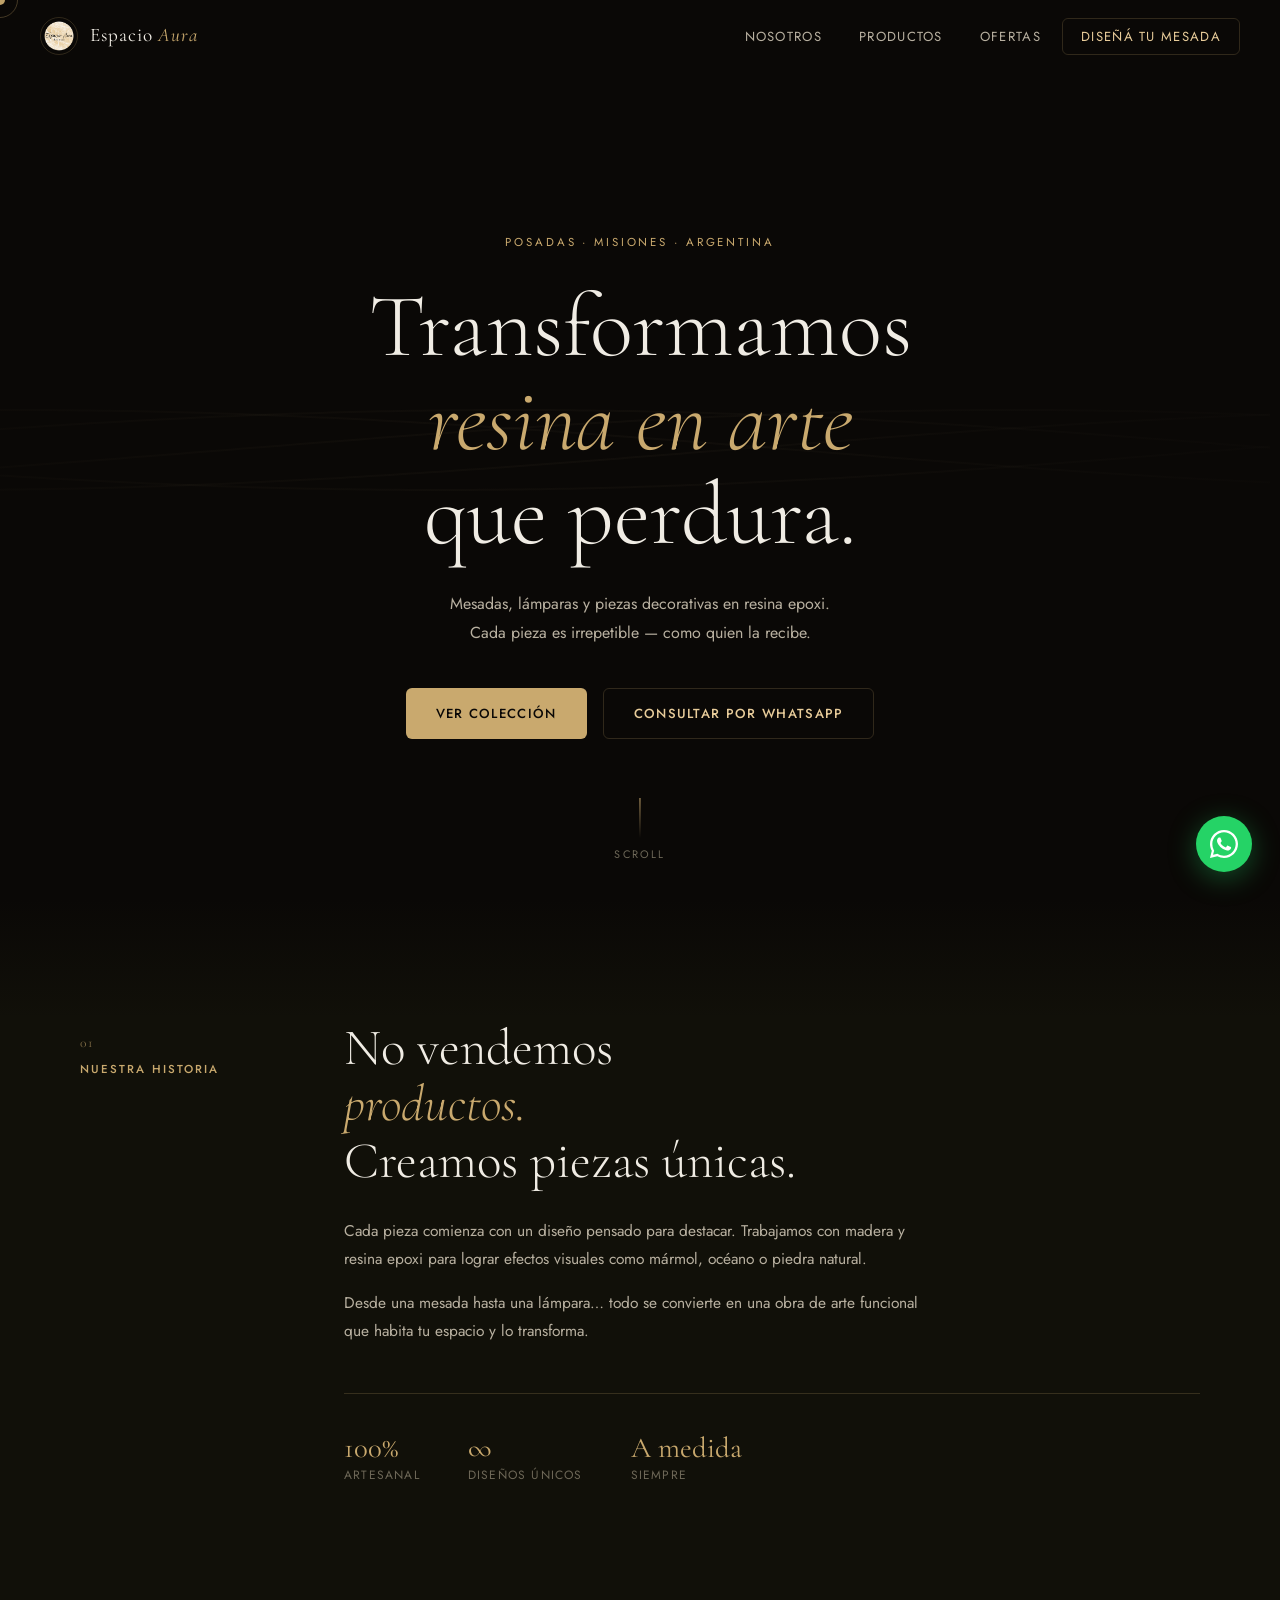
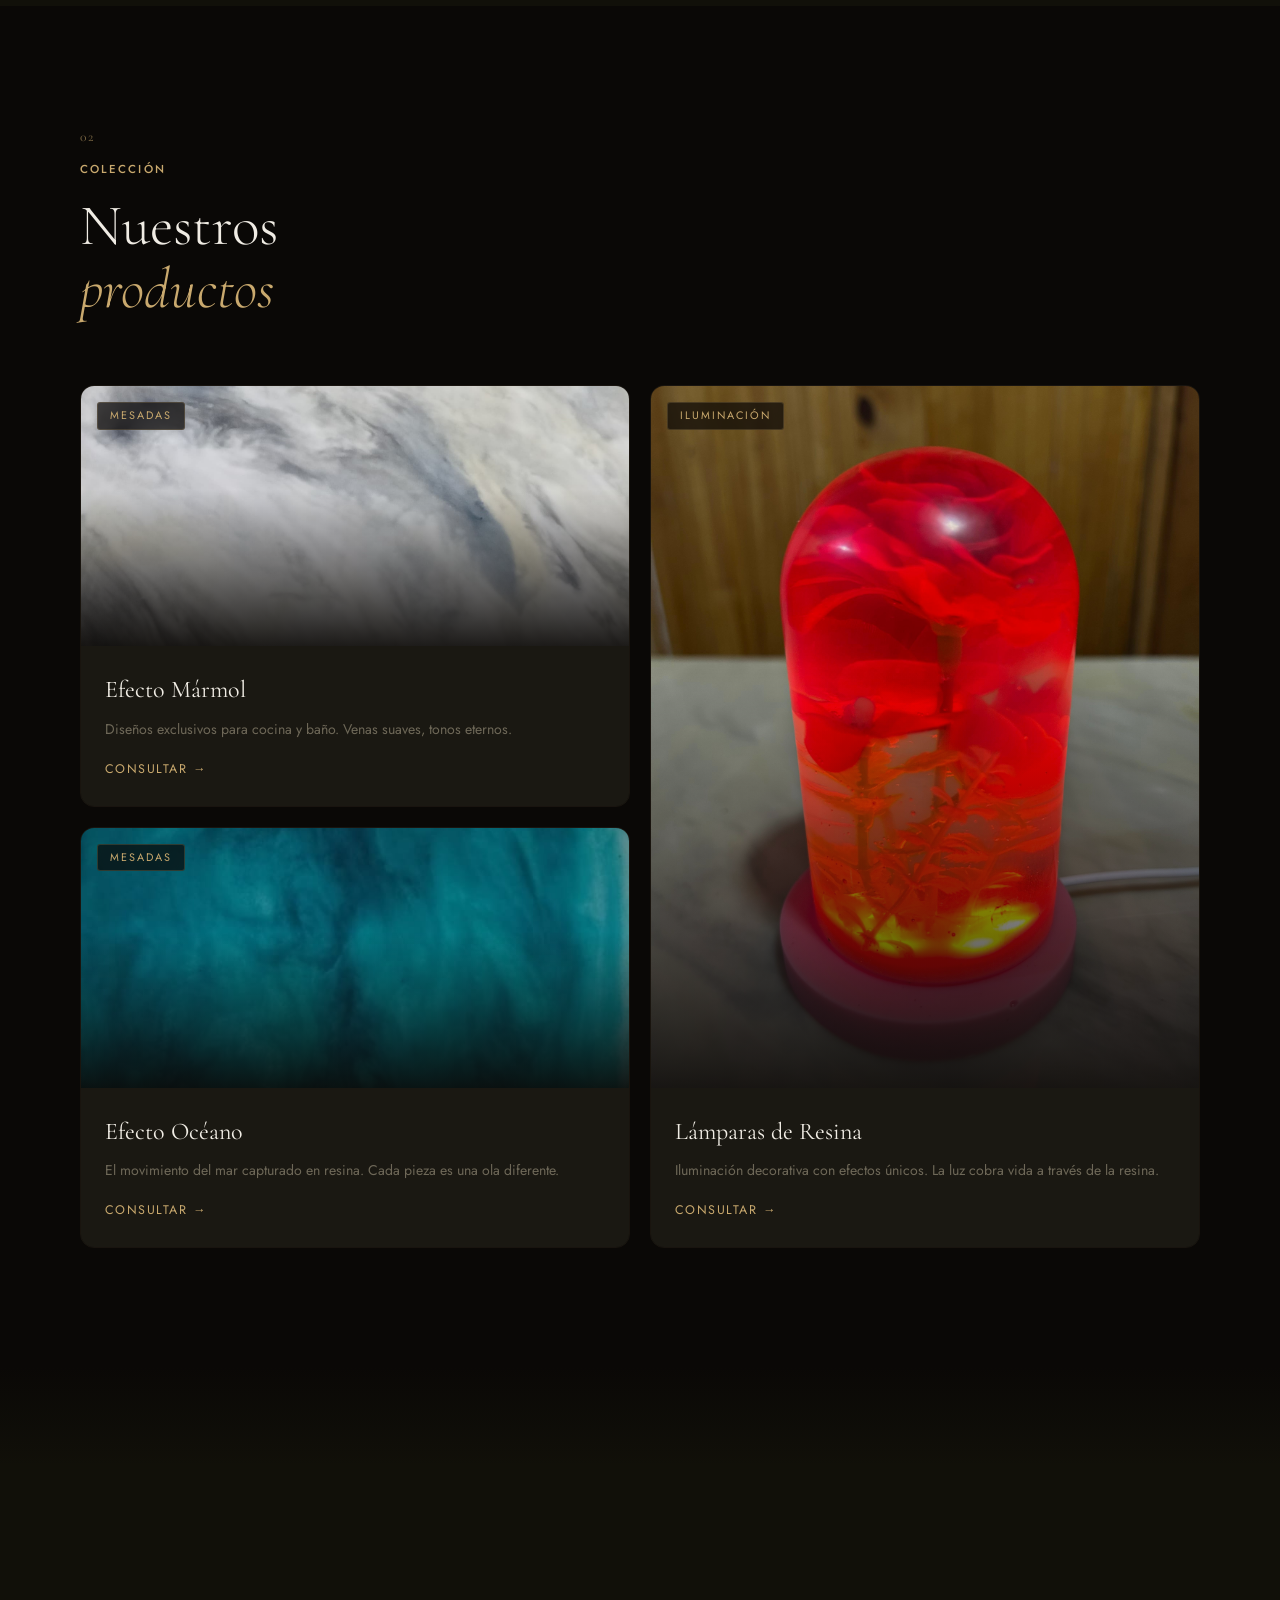
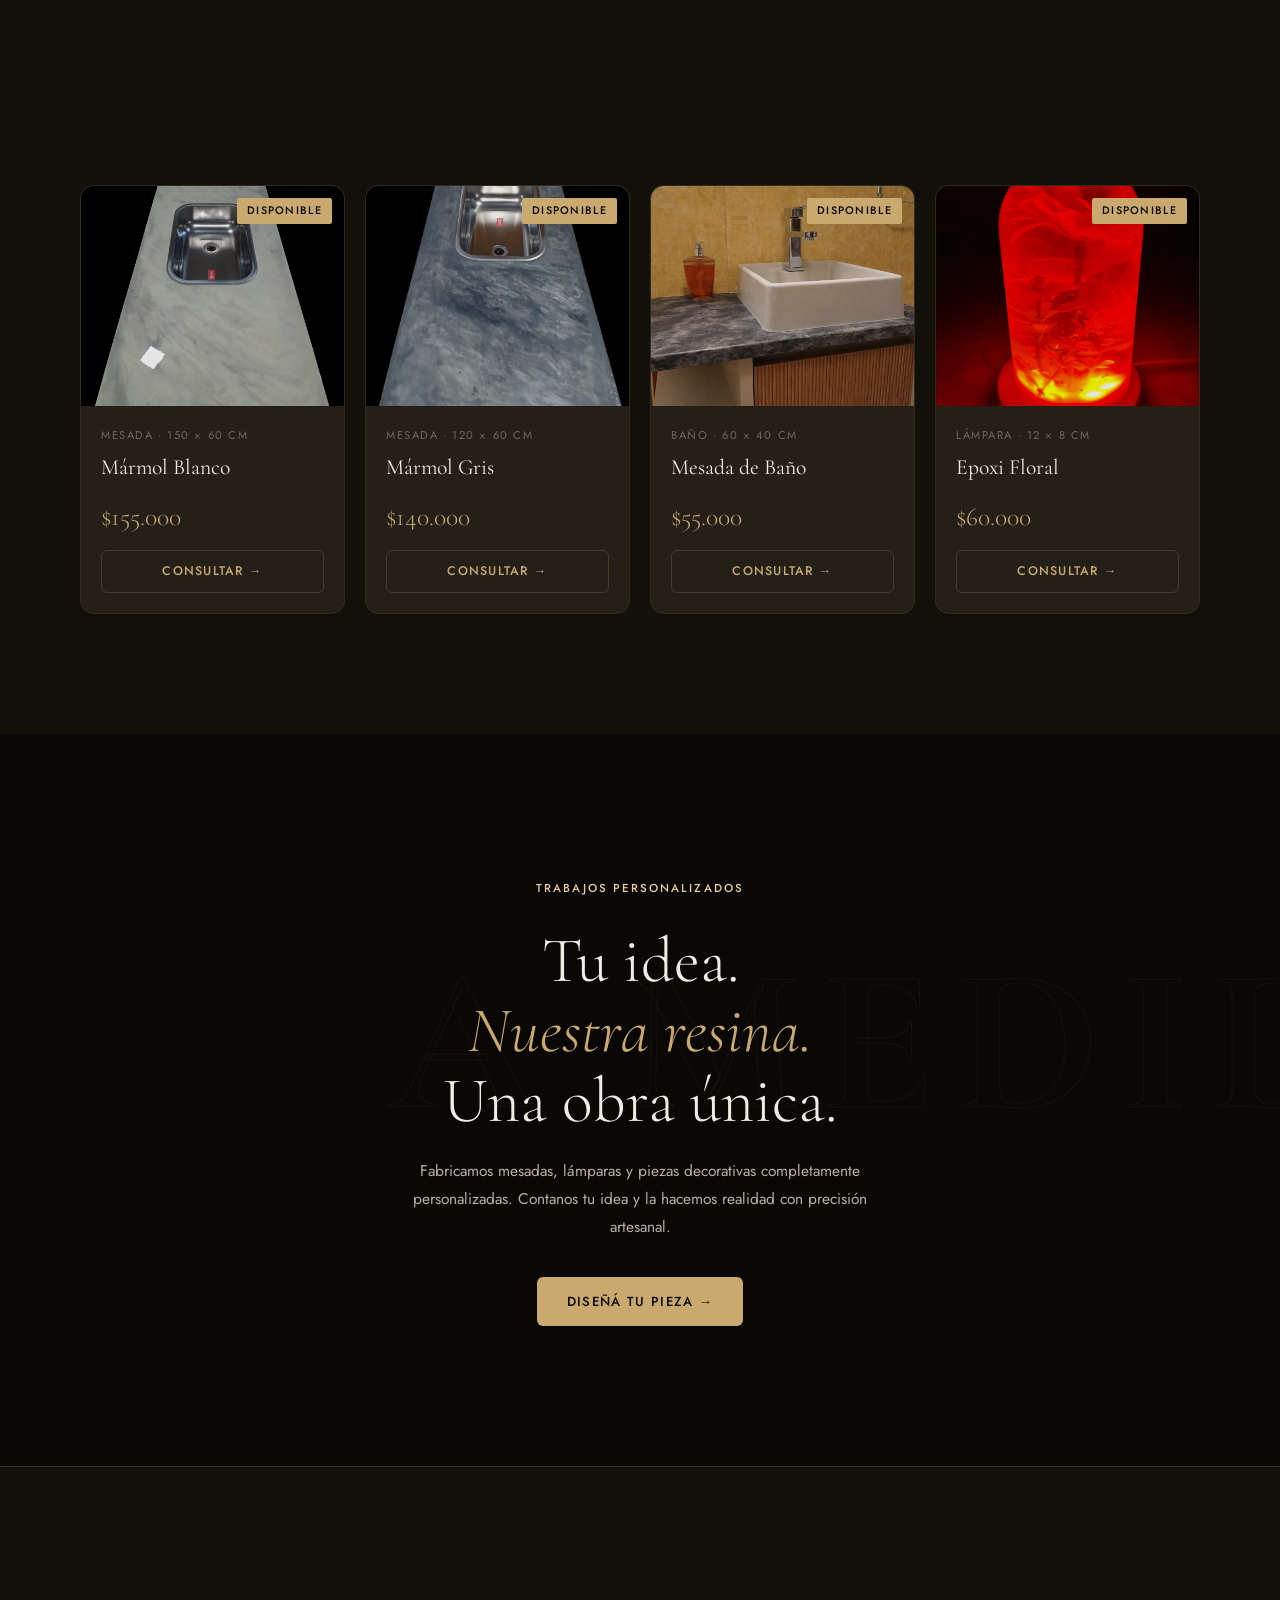
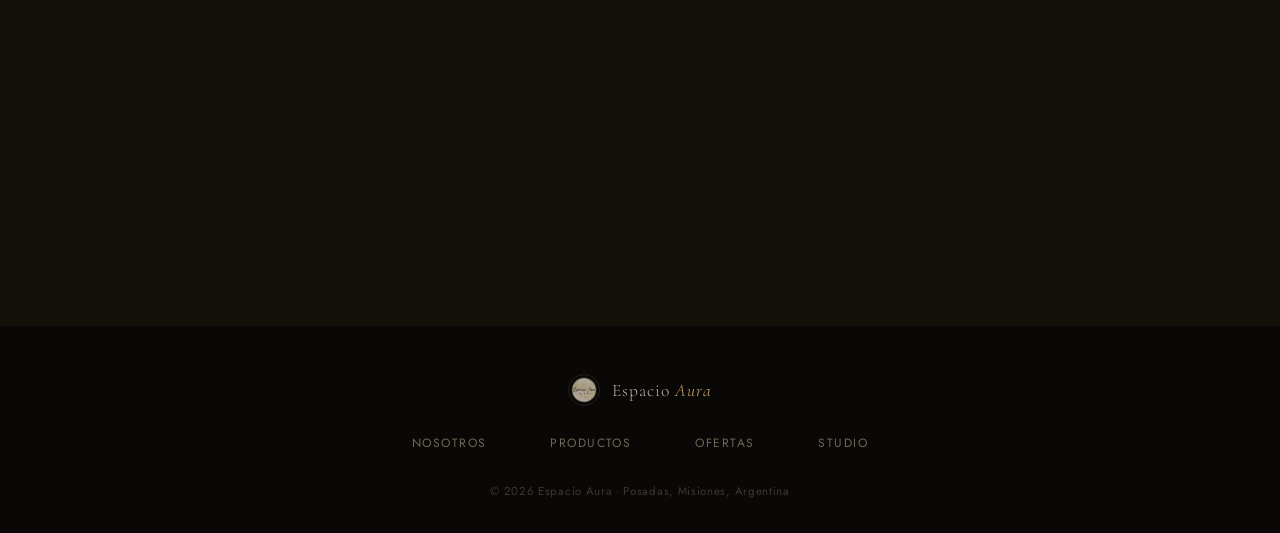
==== index.html @ 025dfa7e "Update index.html" ====
<!DOCTYPE html>
<html lang="es">
<head>
  <meta charset="UTF-8">
  <meta name="viewport" content="width=device-width, initial-scale=1.0">
  <title>Espacio Aura | Mesadas, Lámparas y Diseño en Resina Epoxi</title>
  <meta name="description" content="Fabricación de mesadas, lámparas y piezas decorativas en resina epoxi. Diseños marmolados, efecto océano y personalizados. Productos únicos para hogar y negocios.">
  <meta name="keywords" content="resina epoxi, mesadas epoxi, lámparas de resina, decoración epoxi, mesas epoxi, diseño en resina, Espacio Aura">
  <meta name="author" content="Espacio Aura">
  <meta name="robots" content="index, follow">
  <meta property="og:title" content="Espacio Aura | Diseño en Resina Epoxi">
  <meta property="og:description" content="Mesadas, lámparas y decoración en resina epoxi. Diseños únicos y personalizados.">
  <meta property="og:type" content="website">
  <meta property="og:url" content="https://grupomisiones.com.ar/resina">
  <meta property="og:image" content="https://grupomisiones.com.ar/resina/img/logo.png">

  <link rel="icon" href="img/logo.png" type="image/png">
  <link rel="stylesheet" href="styles.css">

  <link rel="preconnect" href="https://fonts.googleapis.com">
  <link rel="preconnect" href="https://fonts.gstatic.com" crossorigin>
  <link href="https://fonts.googleapis.com/css2?family=Cormorant+Garamond:ital,wght@0,300;0,400;0,600;1,300;1,400&family=Jost:wght@300;400;500&display=swap" rel="stylesheet">
</head>

<body>

  <!-- ░░ CURSOR PERSONALIZADO ░░ -->
  <div class="cursor" id="cursor"></div>
  <div class="cursor-trail" id="cursor-trail"></div>

  <!-- ░░ NAVBAR ░░ -->
  <header id="navbar">
    <div class="nav-inner">
      <a href="#inicio" class="logo-wrap">
        <img src="img/logo.png" alt="Espacio Aura Logo" class="nav-logo">
        <span class="logo-name">Espacio <em>Aura</em></span>
      </a>
      <nav>
        <a href="#historia">Nosotros</a>
        <a href="#productos">Productos</a>
        <a href="#ofertas">Ofertas</a>
        <a href="https://grupomisiones.com.ar/resina/studio.html" class="nav-cta">Diseñá tu mesada</a>
      </nav>
      <button class="hamburger" id="hamburger" aria-label="Menú">
        <span></span><span></span><span></span>
      </button>
    </div>
    <div class="mobile-menu" id="mobile-menu">
      <a href="#historia">Nosotros</a>
      <a href="#productos">Productos</a>
      <a href="#ofertas">Ofertas</a>
      <a href="https://grupomisiones.com.ar/resina/studio.html">Diseñá tu mesada</a>
    </div>
  </header>

  <main>

    <!-- ░░ HERO ░░ -->
    <section id="inicio" class="hero">
      <div class="hero-canvas" id="hero-canvas"></div>
      <div class="hero-overlay"></div>

      <div class="hero-content">
        <p class="hero-eyebrow reveal">Posadas · Misiones · Argentina</p>
        <h1 class="hero-title reveal">
          Transformamos<br>
          <em>resina en arte</em><br>
          que perdura.
        </h1>
        <p class="hero-sub reveal">
          Mesadas, lámparas y piezas decorativas en resina epoxi.<br>
          Cada pieza es irrepetible — como quien la recibe.
        </p>
        <div class="hero-actions reveal">
          <a href="#productos" class="btn btn-primary">Ver colección</a>
          <a href="https://wa.me/5493765188420?text=Hola,%20quiero%20consultar%20por%20sus%20productos%20en%20resina" target="_blank" class="btn btn-ghost">Consultar por WhatsApp</a>
        </div>
      </div>

      <div class="hero-scroll">
        <div class="scroll-line"></div>
        <span>scroll</span>
      </div>
    </section>

    <!-- ░░ HISTORIA ░░ -->
    <section id="historia" class="historia">
      <div class="container">
        <div class="historia-grid">
          <div class="historia-label reveal">
            <span class="section-num">01</span>
            <span class="section-tag">Nuestra historia</span>
          </div>
          <div class="historia-text reveal">
            <h2>No vendemos<br><em>productos.</em><br>Creamos piezas únicas.</h2>
            <p>Cada pieza comienza con un diseño pensado para destacar. Trabajamos con madera y resina epoxi para lograr efectos visuales como mármol, océano o piedra natural.</p>
            <p>Desde una mesada hasta una lámpara… todo se convierte en una obra de arte funcional que habita tu espacio y lo transforma.</p>
            <div class="historia-stats">
              <div class="hstat">
                <span class="hstat-num">100%</span>
                <span class="hstat-label">Artesanal</span>
              </div>
              <div class="hstat">
                <span class="hstat-num">∞</span>
                <span class="hstat-label">Diseños únicos</span>
              </div>
              <div class="hstat">
                <span class="hstat-num">A medida</span>
                <span class="hstat-label">Siempre</span>
              </div>
            </div>
          </div>
        </div>
      </div>
    </section>

    <!-- ░░ PRODUCTOS ░░ -->
    <section id="productos" class="productos">
      <div class="container">
        <div class="section-header reveal">
          <span class="section-num">02</span>
          <span class="section-tag">Colección</span>
          <h2>Nuestros<br><em>productos</em></h2>
        </div>

        <div class="productos-grid">

          <div class="prod-card reveal">
            <div class="prod-visual marmol">
              <div class="prod-overlay"></div>
              <div class="prod-label">Mesadas</div>
            </div>
            <div class="prod-info">
              <h3>Efecto Mármol</h3>
              <p>Diseños exclusivos para cocina y baño. Venas suaves, tonos eternos.</p>
              <a href="https://wa.me/5493765188420?text=Hola,%20quiero%20consultar%20por%20mesadas%20efecto%20mármol" target="_blank" class="prod-link">Consultar →</a>
            </div>
          </div>

          <div class="prod-card prod-card--tall reveal">
            <div class="prod-visual deco">
              <div class="prod-overlay"></div>
              <div class="prod-label">Iluminación</div>
            </div>
            <div class="prod-info">
              <h3>Lámparas de Resina</h3>
              <p>Iluminación decorativa con efectos únicos. La luz cobra vida a través de la resina.</p>
              <a href="https://wa.me/5493765188420?text=Hola,%20quiero%20consultar%20por%20lámparas%20de%20resina" target="_blank" class="prod-link">Consultar →</a>
            </div>
          </div>

          <div class="prod-card reveal">
            <div class="prod-visual oceano">
              <div class="prod-overlay"></div>
              <div class="prod-label">Mesadas</div>
            </div>
            <div class="prod-info">
              <h3>Efecto Océano</h3>
              <p>El movimiento del mar capturado en resina. Cada pieza es una ola diferente.</p>
              <a href="https://wa.me/5493765188420?text=Hola,%20quiero%20consultar%20por%20mesadas%20efecto%20océano" target="_blank" class="prod-link">Consultar →</a>
            </div>
          </div>

          

        </div>
      </div>
    </section>

    <!-- ░░ OFERTAS ░░ -->
    <section id="ofertas" class="ofertas">
      <div class="container">
        <div class="section-header reveal">
          <span class="section-num">03</span>
          <span class="section-tag">Disponibles ahora</span>
          <h2>Piezas en<br><em>oferta</em></h2>
          <p class="section-sub">Selección limitada de piezas listas para entregar.</p>
        </div>

        <div class="ofertas-grid">

          <div class="oferta-card reveal">
            <div class="oferta-img-wrap">
              <img src="img/oferta1.png" alt="Mesada Mármol Blanco 150x60">
              <div class="oferta-badge">Disponible</div>
            </div>
            <div class="oferta-info">
              <div class="oferta-meta">Mesada · 150 × 60 cm</div>
              <h3>Mármol Blanco</h3>
              <div class="oferta-precio">$155.000</div>
              <a href="https://wa.me/5493765188420?text=Hola,%20quiero%20consultar%20por%20la%20mesada%20mármol%20blanco%20150x60" target="_blank" class="btn btn-oferta">Consultar →</a>
            </div>
          </div>

          <div class="oferta-card reveal">
            <div class="oferta-img-wrap">
              <img src="img/oferta3.png" alt="Mesada Mármol Gris 120x60">
              <div class="oferta-badge">Disponible</div>
            </div>
            <div class="oferta-info">
              <div class="oferta-meta">Mesada · 120 × 60 cm</div>
              <h3>Mármol Gris</h3>
              <div class="oferta-precio">$140.000</div>
              <a href="https://wa.me/5493765188420?text=Hola,%20quiero%20consultar%20por%20la%20mesada%20mármol%20blanco%20120x60" target="_blank" class="btn btn-oferta">Consultar →</a>
            </div>
          </div>

          <div class="oferta-card reveal">
            <div class="oferta-img-wrap">
              <img src="img/baño.jpg" alt="Mesada para baño 60x40">
              <div class="oferta-badge">Disponible</div>
            </div>
            <div class="oferta-info">
              <div class="oferta-meta">Baño · 60 × 40 cm</div>
              <h3>Mesada de Baño</h3>
              <div class="oferta-precio">$55.000</div>
              <a href="https://wa.me/5493765188420?text=Hola,%20quiero%20consultar%20por%20la%20mesada%20de%20baño" target="_blank" class="btn btn-oferta">Consultar →</a>
            </div>
          </div>

          <div class="oferta-card reveal">
            <div class="oferta-img-wrap">
              <img src="img/oferta2.jpg" alt="Lámpara Epoxi Floral">
              <div class="oferta-badge">Disponible</div>
            </div>
            <div class="oferta-info">
              <div class="oferta-meta">Lámpara · 12 × 8 cm</div>
              <h3>Epoxi Floral</h3>
              <div class="oferta-precio">$60.000</div>
              <a href="https://wa.me/5493765188420?text=Hola,%20quiero%20consultar%20por%20la%20lámpara%20epoxi%20floral" target="_blank" class="btn btn-oferta">Consultar →</a>
            </div>
          </div>

        </div>
      </div>
    </section>

    <!-- ░░ CUSTOM ░░ -->
    <section class="custom-section">
      <div class="custom-inner reveal">
        <div class="custom-bg-text" aria-hidden="true">A MEDIDA</div>
        <span class="section-tag light">Trabajos personalizados</span>
        <h2>Tu idea.<br><em>Nuestra resina.</em><br>Una obra única.</h2>
        <p>Fabricamos mesadas, lámparas y piezas decorativas completamente personalizadas. Contanos tu idea y la hacemos realidad con precisión artesanal.</p>
        <a href="https://grupomisiones.com.ar/resina/studio.html" class="btn btn-primary">Diseñá tu pieza →</a>
      </div>
    </section>

    <!-- ░░ CONTACTO ░░ -->
    <section class="contacto-section">
      <div class="container">
        <div class="contacto-inner reveal">
          <div>
            <span class="section-tag">Contacto</span>
            <h2>¿Querés una<br><em>pieza única?</em></h2>
            <p>Escribinos y un especialista te asesora sin compromiso.</p>
            <p class="contacto-lugar">📍 Posadas, Misiones, Argentina</p>
          </div>
          <div class="contacto-ctas">
            <a href="https://wa.me/5493765188420?text=Hola,%20quiero%20consultar%20por%20sus%20productos%20en%20resina" target="_blank" class="btn btn-primary btn-lg">
              <svg width="20" height="20" viewBox="0 0 24 24" fill="currentColor"><path d="M17.472 14.382c-.297-.149-1.758-.867-2.03-.967-.273-.099-.471-.148-.67.15-.197.297-.767.966-.94 1.164-.173.199-.347.223-.644.075-.297-.15-1.255-.463-2.39-1.475-.883-.788-1.48-1.761-1.653-2.059-.173-.297-.018-.458.13-.606.134-.133.298-.347.446-.52.149-.174.198-.298.298-.497.099-.198.05-.371-.025-.52-.075-.149-.669-1.612-.916-2.207-.242-.579-.487-.5-.669-.51-.173-.008-.371-.01-.57-.01-.198 0-.52.074-.792.372-.272.297-1.04 1.016-1.04 2.479 0 1.462 1.065 2.875 1.213 3.074.149.198 2.096 3.2 5.077 4.487.709.306 1.262.489 1.694.625.712.227 1.36.195 1.871.118.571-.085 1.758-.719 2.006-1.413.248-.694.248-1.289.173-1.413-.074-.124-.272-.198-.57-.347z"/><path d="M12 0C5.373 0 0 5.373 0 12c0 2.137.565 4.147 1.549 5.88L0 24l6.31-1.524A11.951 11.951 0 0012 24c6.627 0 12-5.373 12-12S18.627 0 12 0zm0 22c-1.9 0-3.697-.504-5.253-1.385l-.374-.22-3.748.905.942-3.664-.243-.382A9.961 9.961 0 012 12C2 6.477 6.477 2 12 2s10 4.477 10 10-4.477 10-10 10z"/></svg>
              Escribinos por WhatsApp
            </a>
            <a href="https://grupomisiones.com.ar/resina/studio.html" class="btn btn-ghost">Diseñá tu mesada online</a>
          </div>
        </div>
      </div>
    </section>

  </main>

  <!-- ░░ FOOTER ░░ -->
  <footer>
    <div class="footer-inner">
      <div class="footer-brand">
        <img src="img/logo.png" alt="Espacio Aura">
        <span>Espacio <em>Aura</em></span>
      </div>
      <nav class="footer-nav">
        <a href="#historia">Nosotros</a>
        <a href="#productos">Productos</a>
        <a href="#ofertas">Ofertas</a>
        <a href="https://grupomisiones.com.ar/resina/studio.html">Studio</a>
      </nav>
      <p class="footer-copy">© 2026 Espacio Aura · Posadas, Misiones, Argentina</p>
    </div>
  </footer>

  <!-- ░░ WHATSAPP FAB ░░ -->
  <a class="whatsapp-fab" href="https://wa.me/5493765188420?text=Hola,%20quiero%20consultar%20por%20sus%20productos%20en%20resina" target="_blank" aria-label="WhatsApp">
    <svg viewBox="0 0 24 24" fill="currentColor" width="28" height="28"><path d="M17.472 14.382c-.297-.149-1.758-.867-2.03-.967-.273-.099-.471-.148-.67.15-.197.297-.767.966-.94 1.164-.173.199-.347.223-.644.075-.297-.15-1.255-.463-2.39-1.475-.883-.788-1.48-1.761-1.653-2.059-.173-.297-.018-.458.13-.606.134-.133.298-.347.446-.52.149-.174.198-.298.298-.497.099-.198.05-.371-.025-.52-.075-.149-.669-1.612-.916-2.207-.242-.579-.487-.5-.669-.51-.173-.008-.371-.01-.57-.01-.198 0-.52.074-.792.372-.272.297-1.04 1.016-1.04 2.479 0 1.462 1.065 2.875 1.213 3.074.149.198 2.096 3.2 5.077 4.487.709.306 1.262.489 1.694.625.712.227 1.36.195 1.871.118.571-.085 1.758-.719 2.006-1.413.248-.694.248-1.289.173-1.413-.074-.124-.272-.198-.57-.347z"/><path d="M12 0C5.373 0 0 5.373 0 12c0 2.137.565 4.147 1.549 5.88L0 24l6.31-1.524A11.951 11.951 0 0012 24c6.627 0 12-5.373 12-12S18.627 0 12 0zm0 22c-1.9 0-3.697-.504-5.253-1.385l-.374-.22-3.748.905.942-3.664-.243-.382A9.961 9.961 0 012 12C2 6.477 6.477 2 12 2s10 4.477 10 10-4.477 10-10 10z"/></svg>
    <span class="fab-tooltip">¡Consultanos!</span>
  </a>

  <script src="script.js"></script>
</body>
</html>
---- styles.css ----
/* ── VARIABLES ── */
:root {
  --negro:        #0a0806;
  --carbon:       #111009;
  --carbon-mid:   #1a1812;
  --carbon-light: #242018;
  --dorado:       #c9a96e;
  --dorado-light: #e8cc9a;
  --dorado-pale:  #f0ddb8;
  --nacar:        #e8e2d8;
  --crema:        #f5f0e8;
  --blanco:       #ffffff;
  --text-bright:  #f0ece4;
  --text-mid:     #b8b0a0;
  --text-dim:     #6e6858;
  --gold-glass:   rgba(201, 169, 110, 0.1);
  --gold-border:  rgba(201, 169, 110, 0.2);
  --shadow-gold:  0 8px 40px rgba(201,169,110,0.15);
  --shadow-dark:  0 20px 60px rgba(0,0,0,0.5);
  --radius-sm:    6px;
  --radius-md:    14px;
  --radius-lg:    24px;
  --transition:   0.4s cubic-bezier(0.4, 0, 0.2, 1);
  --font-display: 'Cormorant Garamond', Georgia, serif;
  --font-body:    'Jost', 'Segoe UI', sans-serif;
  --nav-h:        72px;
}

/* ── RESET & BASE ── */
*, *::before, *::after { box-sizing: border-box; margin: 0; padding: 0; }
html { scroll-behavior: smooth; font-size: 16px; }
body {
  font-family: var(--font-body);
  background: var(--negro);
  color: var(--text-bright);
  overflow-x: hidden;
  line-height: 1.65;
  cursor: none; /* cursor personalizado */
}
img { max-width: 100%; height: auto; display: block; }
a { text-decoration: none; color: inherit; }
ul { list-style: none; }
button { cursor: none; border: none; background: none; font-family: inherit; }

/* Touch devices: restaurar cursor */
@media (hover: none) {
  body, button { cursor: auto; }
  .cursor, .cursor-trail { display: none; }
}

/* ── SCROLLBAR ── */
::-webkit-scrollbar { width: 4px; }
::-webkit-scrollbar-track { background: var(--negro); }
::-webkit-scrollbar-thumb { background: var(--dorado); border-radius: 2px; }

/* ── SELECTION ── */
::selection { background: var(--dorado); color: var(--negro); }

/* ── CURSOR PERSONALIZADO ── */
.cursor {
  position: fixed;
  width: 10px; height: 10px;
  background: var(--dorado);
  border-radius: 50%;
  pointer-events: none;
  z-index: 9999;
  transform: translate(-50%, -50%);
  transition: width 0.2s, height 0.2s, background 0.2s;
  mix-blend-mode: difference;
}
.cursor.hovering {
  width: 36px; height: 36px;
  background: transparent;
  border: 1.5px solid var(--dorado);
  mix-blend-mode: normal;
}
.cursor-trail {
  position: fixed;
  width: 36px; height: 36px;
  border: 1px solid rgba(201,169,110,0.3);
  border-radius: 50%;
  pointer-events: none;
  z-index: 9998;
  transform: translate(-50%, -50%);
  transition: left 0.12s ease, top 0.12s ease;
}

/* ── NAVBAR ── */
#navbar {
  position: fixed;
  top: 0; left: 0; right: 0;
  z-index: 900;
  transition: background var(--transition), box-shadow var(--transition);
}
#navbar.scrolled {
  background: rgba(10, 8, 6, 0.92);
  backdrop-filter: blur(20px);
  -webkit-backdrop-filter: blur(20px);
  border-bottom: 1px solid var(--gold-border);
}
.nav-inner {
  max-width: 1280px;
  margin: 0 auto;
  padding: 0 40px;
  height: var(--nav-h);
  display: flex;
  align-items: center;
  justify-content: space-between;
}
.logo-wrap {
  display: flex;
  align-items: center;
  gap: 12px;
}
.nav-logo {
  width: 38px; height: 38px;
  border-radius: 50%;
  object-fit: cover;
  border: 1px solid var(--gold-border);
}
.logo-name {
  font-family: var(--font-display);
  font-size: 1.2rem;
  font-weight: 400;
  color: var(--text-bright);
  letter-spacing: 0.05em;
}
.logo-name em {
  font-style: italic;
  color: var(--dorado);
}
nav a {
  font-family: var(--font-body);
  font-size: 0.82rem;
  font-weight: 400;
  color: var(--text-mid);
  letter-spacing: 0.1em;
  text-transform: uppercase;
  padding: 8px 16px;
  transition: color var(--transition);
}
nav a:hover { color: var(--dorado); }
nav a.nav-cta {
  border: 1px solid var(--gold-border);
  border-radius: var(--radius-sm);
  color: var(--dorado-light);
  padding: 8px 18px;
  transition: background var(--transition), color var(--transition);
}
nav a.nav-cta:hover {
  background: var(--dorado);
  color: var(--negro);
}

/* ── HAMBURGER ── */
.hamburger {
  display: none;
  flex-direction: column;
  gap: 5px;
  padding: 8px;
}
.hamburger span {
  display: block;
  width: 22px; height: 1px;
  background: var(--dorado);
  border-radius: 1px;
  transition: var(--transition);
}
.hamburger.active span:nth-child(1) { transform: translateY(6px) rotate(45deg); }
.hamburger.active span:nth-child(2) { opacity: 0; }
.hamburger.active span:nth-child(3) { transform: translateY(-6px) rotate(-45deg); }
.mobile-menu {
  display: none;
  flex-direction: column;
  background: rgba(10,8,6,0.97);
  border-top: 1px solid var(--gold-border);
  padding: 16px 24px 28px;
  gap: 0;
}
.mobile-menu a {
  font-size: 1.1rem;
  letter-spacing: 0.06em;
  text-transform: uppercase;
  color: var(--text-mid);
  padding: 14px 0;
  border-bottom: 1px solid rgba(201,169,110,0.08);
  transition: color var(--transition);
}
.mobile-menu a:hover { color: var(--dorado); }
.mobile-menu.open { display: flex; }

/* ── CONTAINER ── */
.container {
  max-width: 1200px;
  margin: 0 auto;
  padding: 0 40px;
}

/* ── BOTONES ── */
.btn {
  display: inline-flex;
  align-items: center;
  gap: 10px;
  font-family: var(--font-body);
  font-size: 0.82rem;
  font-weight: 500;
  letter-spacing: 0.1em;
  text-transform: uppercase;
  padding: 14px 30px;
  border-radius: var(--radius-sm);
  transition: all var(--transition);
  cursor: none;
}
.btn-primary {
  background: var(--dorado);
  color: var(--negro);
}
.btn-primary:hover {
  background: var(--dorado-light);
  transform: translateY(-2px);
  box-shadow: 0 8px 30px rgba(201,169,110,0.3);
}
.btn-ghost {
  background: transparent;
  color: var(--dorado-light);
  border: 1px solid var(--gold-border);
}
.btn-ghost:hover {
  background: var(--gold-glass);
  border-color: var(--dorado);
  transform: translateY(-2px);
}
.btn-oferta {
  background: transparent;
  color: var(--dorado);
  border: 1px solid var(--gold-border);
  font-size: 0.78rem;
  padding: 10px 20px;
  width: 100%;
  justify-content: center;
  margin-top: 12px;
}
.btn-oferta:hover {
  background: var(--dorado);
  color: var(--negro);
}
.btn-lg { padding: 17px 36px; font-size: 0.88rem; }

/* ── SECTION TAGS / NUMS ── */
.section-num {
  font-family: var(--font-display);
  font-size: 0.85rem;
  color: var(--dorado);
  letter-spacing: 0.15em;
  opacity: 0.6;
  display: block;
  margin-bottom: 6px;
}
.section-tag {
  display: inline-block;
  font-size: 0.72rem;
  font-weight: 500;
  letter-spacing: 0.18em;
  text-transform: uppercase;
  color: var(--dorado);
  margin-bottom: 16px;
}
.section-tag.light {
  color: var(--dorado-light);
}
.section-header {
  margin-bottom: 64px;
}
.section-header h2 {
  font-family: var(--font-display);
  font-size: clamp(2.4rem, 4.5vw, 4rem);
  font-weight: 300;
  line-height: 1.1;
  color: var(--text-bright);
}
.section-header h2 em {
  font-style: italic;
  color: var(--dorado);
}
.section-sub {
  font-size: 0.95rem;
  color: var(--text-mid);
  margin-top: 12px;
  line-height: 1.7;
}

/* ══════════════════════════════════
   HERO
   ══════════════════════════════════ */
.hero {
  position: relative;
  min-height: 100vh;
  display: flex;
  align-items: center;
  justify-content: center;
  text-align: center;
  overflow: hidden;
  padding-top: var(--nav-h);
}
.hero-canvas {
  position: absolute;
  inset: 0;
  z-index: 0;
  /* Fondo generado por canvas JS */
}
.hero-overlay {
  position: absolute;
  inset: 0;
  background: radial-gradient(ellipse at center, rgba(10,8,6,0.3) 0%, rgba(10,8,6,0.7) 60%, rgba(10,8,6,0.95) 100%);
  z-index: 1;
}
.hero-content {
  position: relative;
  z-index: 2;
  max-width: 860px;
  padding: 0 40px;
}
.hero-eyebrow {
  font-size: 0.72rem;
  letter-spacing: 0.25em;
  text-transform: uppercase;
  color: var(--dorado);
  margin-bottom: 28px;
  opacity: 0.8;
}
.hero-title {
  font-family: var(--font-display);
  font-size: clamp(3rem, 7vw, 6.5rem);
  font-weight: 300;
  line-height: 1.05;
  color: var(--text-bright);
  margin-bottom: 28px;
}
.hero-title em {
  font-style: italic;
  color: var(--dorado);
}
.hero-sub {
  font-size: 1rem;
  color: var(--text-mid);
  line-height: 1.8;
  max-width: 560px;
  margin: 0 auto 40px;
}
.hero-actions {
  display: flex;
  gap: 16px;
  justify-content: center;
  flex-wrap: wrap;
}
.hero-scroll {
  position: absolute;
  bottom: 36px;
  left: 50%;
  transform: translateX(-50%);
  z-index: 2;
  display: flex;
  flex-direction: column;
  align-items: center;
  gap: 8px;
  font-size: 0.68rem;
  letter-spacing: 0.2em;
  text-transform: uppercase;
  color: var(--text-dim);
}
.scroll-line {
  width: 1px;
  height: 40px;
  background: linear-gradient(to bottom, var(--dorado), transparent);
  animation: scrollPulse 2s ease-in-out infinite;
}
@keyframes scrollPulse {
  0%, 100% { opacity: 0.4; transform: scaleY(1); }
  50% { opacity: 1; transform: scaleY(1.1); }
}

/* ══════════════════════════════════
   HISTORIA
   ══════════════════════════════════ */
.historia {
  padding: 120px 0;
  background: var(--carbon);
  position: relative;
  overflow: hidden;
}
.historia::before {
  content: '';
  position: absolute;
  top: -1px; left: 0; right: 0;
  height: 120px;
  background: linear-gradient(to bottom, var(--negro), transparent);
  pointer-events: none;
}
.historia-grid {
  display: grid;
  grid-template-columns: 200px 1fr;
  gap: 64px;
  align-items: start;
}
.historia-label {
  display: flex;
  flex-direction: column;
  padding-top: 12px;
}
.historia-text h2 {
  font-family: var(--font-display);
  font-size: clamp(2.2rem, 4vw, 3.6rem);
  font-weight: 300;
  line-height: 1.1;
  color: var(--text-bright);
  margin-bottom: 28px;
}
.historia-text h2 em {
  font-style: italic;
  color: var(--dorado);
}
.historia-text p {
  font-size: 0.97rem;
  color: var(--text-mid);
  line-height: 1.8;
  max-width: 600px;
  margin-bottom: 16px;
}
.historia-stats {
  display: flex;
  gap: 48px;
  margin-top: 48px;
  padding-top: 40px;
  border-top: 1px solid var(--gold-border);
}
.hstat {
  display: flex;
  flex-direction: column;
  gap: 4px;
}
.hstat-num {
  font-family: var(--font-display);
  font-size: 1.8rem;
  font-weight: 400;
  color: var(--dorado);
  line-height: 1;
}
.hstat-label {
  font-size: 0.75rem;
  letter-spacing: 0.1em;
  text-transform: uppercase;
  color: var(--text-dim);
}

/* ══════════════════════════════════
   PRODUCTOS
   ══════════════════════════════════ */
.productos {
  padding: 120px 0;
  background: var(--negro);
}
.productos-grid {
  display: grid;
  grid-template-columns: 1fr 1fr;
  grid-template-rows: auto auto;
  gap: 20px;
}
.prod-card {
  position: relative;
  border-radius: var(--radius-md);
  overflow: hidden;
  border: 1px solid rgba(201,169,110,0.08);
  display: flex;
  flex-direction: column;
  transition: border-color var(--transition), box-shadow var(--transition);
}
.prod-card:hover {
  border-color: var(--gold-border);
  box-shadow: var(--shadow-gold);
}
.prod-card--tall { grid-row: span 2; }
.prod-card--wide { grid-column: span 2; }
.prod-visual {
  position: relative;
  height: 260px;
  overflow: hidden;
}
.prod-card--tall .prod-visual { height: 100%; min-height: 400px; }
.prod-card--wide .prod-visual { height: 220px; }

/* Fondos visuales simulados con gradientes hasta que haya imágenes reales */
.marmol {
  background-image: url('img/marmol.jpg');
  background-size: cover;
  background-position: center;
  background-repeat: no-repeat;
}
.oceano {
  background-image: url('img/oceano.jpg');
  background-size: cover;
  background-position: center;
  background-repeat: no-repeat;
}

.deco {
  background-image: url('img/lampara.jpg');
  background-size: cover;
  background-position: center;
  background-repeat: no-repeat;
}
.prod-overlay {
  position: absolute;
  inset: 0;
  background: linear-gradient(to bottom, transparent 40%, rgba(10,8,6,0.9) 100%);
  transition: opacity var(--transition);
}
.prod-card:hover .prod-overlay { opacity: 0.7; }
.prod-label {
  position: absolute;
  top: 16px;
  left: 16px;
  font-size: 0.68rem;
  letter-spacing: 0.18em;
  text-transform: uppercase;
  color: var(--dorado);
  background: rgba(10,8,6,0.7);
  padding: 4px 12px;
  border-radius: 3px;
  border: 1px solid var(--gold-border);
  backdrop-filter: blur(8px);
}
.prod-info {
  padding: 24px;
  background: var(--carbon-mid);
}
.prod-info h3 {
  font-family: var(--font-display);
  font-size: 1.5rem;
  font-weight: 400;
  color: var(--text-bright);
  margin-bottom: 8px;
}
.prod-info p {
  font-size: 0.88rem;
  color: var(--text-dim);
  line-height: 1.65;
  margin-bottom: 14px;
}
.prod-link {
  font-size: 0.78rem;
  letter-spacing: 0.12em;
  text-transform: uppercase;
  color: var(--dorado);
  transition: color var(--transition), letter-spacing var(--transition);
}
.prod-link:hover { color: var(--dorado-light); letter-spacing: 0.2em; }

/* ══════════════════════════════════
   OFERTAS
   ══════════════════════════════════ */
.ofertas {
  padding: 120px 0;
  background: var(--carbon);
  position: relative;
}
.ofertas::before {
  content: '';
  position: absolute;
  top: -1px; left: 0; right: 0;
  height: 100px;
  background: linear-gradient(to bottom, var(--negro), transparent);
  pointer-events: none;
}
.ofertas-grid {
  display: grid;
  grid-template-columns: repeat(4, 1fr);
  gap: 20px;
}
.oferta-card {
  background: var(--carbon-light);
  border-radius: var(--radius-md);
  overflow: hidden;
  border: 1px solid rgba(201,169,110,0.08);
  display: flex;
  flex-direction: column;
  transition: transform var(--transition), box-shadow var(--transition), border-color var(--transition);
}
.oferta-card:hover {
  transform: translateY(-8px);
  box-shadow: var(--shadow-gold);
  border-color: var(--gold-border);
}
.oferta-img-wrap {
  position: relative;
  overflow: hidden;
  height: 220px;
  background: var(--carbon-mid);
}
.oferta-img-wrap img {
  width: 100%;
  height: 100%;
  object-fit: cover;
  transition: transform 0.6s ease;
  filter: brightness(0.9);
}
.oferta-card:hover .oferta-img-wrap img {
  transform: scale(1.05);
  filter: brightness(1);
}
.oferta-badge {
  position: absolute;
  top: 12px;
  right: 12px;
  font-size: 0.68rem;
  letter-spacing: 0.12em;
  text-transform: uppercase;
  background: var(--dorado);
  color: var(--negro);
  padding: 4px 10px;
  border-radius: 2px;
  font-weight: 500;
}
.oferta-info {
  padding: 20px;
  display: flex;
  flex-direction: column;
  flex: 1;
}
.oferta-meta {
  font-size: 0.7rem;
  letter-spacing: 0.14em;
  text-transform: uppercase;
  color: var(--text-dim);
  margin-bottom: 6px;
}
.oferta-info h3 {
  font-family: var(--font-display);
  font-size: 1.35rem;
  font-weight: 400;
  color: var(--text-bright);
  margin-bottom: 10px;
}
.oferta-precio {
  font-family: var(--font-display);
  font-size: 1.6rem;
  font-weight: 300;
  color: var(--dorado);
  margin-top: auto;
}

/* ══════════════════════════════════
   CUSTOM / A MEDIDA
   ══════════════════════════════════ */
.custom-section {
  padding: 140px 0;
  background: var(--negro);
  display: flex;
  align-items: center;
  justify-content: center;
  text-align: center;
  position: relative;
  overflow: hidden;
}
.custom-bg-text {
  position: absolute;
  font-family: var(--font-display);
  font-size: clamp(6rem, 16vw, 18rem);
  font-weight: 700;
  color: transparent;
  -webkit-text-stroke: 1px rgba(201,169,110,0.06);
  letter-spacing: 0.1em;
  user-select: none;
  pointer-events: none;
  white-space: nowrap;
  z-index: 0;
}
.custom-inner {
  position: relative;
  z-index: 1;
  max-width: 700px;
  padding: 0 40px;
}
.custom-inner h2 {
  font-family: var(--font-display);
  font-size: clamp(2.5rem, 5vw, 4.5rem);
  font-weight: 300;
  line-height: 1.1;
  color: var(--text-bright);
  margin: 12px 0 20px;
}
.custom-inner h2 em {
  font-style: italic;
  color: var(--dorado);
}
.custom-inner p {
  font-size: 0.97rem;
  color: var(--text-mid);
  line-height: 1.8;
  max-width: 500px;
  margin: 0 auto 36px;
}

/* ══════════════════════════════════
   CONTACTO
   ══════════════════════════════════ */
.contacto-section {
  padding: 100px 0;
  background: var(--carbon);
  border-top: 1px solid var(--gold-border);
}
.contacto-inner {
  display: grid;
  grid-template-columns: 1fr 1fr;
  gap: 80px;
  align-items: center;
}
.contacto-inner h2 {
  font-family: var(--font-display);
  font-size: clamp(2rem, 4vw, 3.2rem);
  font-weight: 300;
  line-height: 1.1;
  color: var(--text-bright);
  margin: 10px 0 16px;
}
.contacto-inner h2 em {
  font-style: italic;
  color: var(--dorado);
}
.contacto-inner p {
  font-size: 0.95rem;
  color: var(--text-mid);
  line-height: 1.75;
  margin-bottom: 10px;
}
.contacto-lugar {
  font-size: 0.82rem;
  letter-spacing: 0.06em;
  color: var(--text-dim);
  margin-top: 16px !important;
}
.contacto-ctas {
  display: flex;
  flex-direction: column;
  gap: 14px;
}

/* ══════════════════════════════════
   FOOTER
   ══════════════════════════════════ */
footer {
  background: var(--negro);
  border-top: 1px solid rgba(201,169,110,0.08);
  padding: 48px 40px 32px;
}
.footer-inner {
  max-width: 1200px;
  margin: 0 auto;
  display: flex;
  flex-direction: column;
  align-items: center;
  gap: 20px;
  text-align: center;
}
.footer-brand {
  display: flex;
  align-items: center;
  gap: 12px;
}
.footer-brand img {
  width: 32px; height: 32px;
  border-radius: 50%;
  object-fit: cover;
  opacity: 0.7;
  border: 1px solid var(--gold-border);
}
.footer-brand span {
  font-family: var(--font-display);
  font-size: 1.1rem;
  font-weight: 300;
  color: var(--text-mid);
  letter-spacing: 0.06em;
}
.footer-brand em { font-style: italic; color: var(--dorado); }
.footer-nav {
  display: flex;
  gap: 32px;
  flex-wrap: wrap;
  justify-content: center;
}
.footer-nav a {
  font-size: 0.75rem;
  letter-spacing: 0.12em;
  text-transform: uppercase;
  color: var(--text-dim);
  transition: color var(--transition);
}
.footer-nav a:hover { color: var(--dorado); }
.footer-copy {
  font-size: 0.72rem;
  color: var(--text-dim);
  opacity: 0.5;
  letter-spacing: 0.06em;
}

/* ══════════════════════════════════
   WHATSAPP FAB
   ══════════════════════════════════ */
.whatsapp-fab {
  position: fixed;
  bottom: 28px;
  right: 28px;
  z-index: 800;
  width: 56px; height: 56px;
  background: #25d366;
  color: var(--blanco);
  border-radius: 50%;
  display: flex;
  align-items: center;
  justify-content: center;
  box-shadow: 0 6px 28px rgba(37,211,102,0.35);
  transition: transform var(--transition), box-shadow var(--transition);
}
.whatsapp-fab:hover {
  transform: scale(1.1) translateY(-3px);
  box-shadow: 0 12px 36px rgba(37,211,102,0.5);
}
.fab-tooltip {
  position: absolute;
  right: 68px;
  background: var(--carbon-mid);
  color: var(--text-bright);
  font-size: 0.78rem;
  padding: 6px 14px;
  border-radius: var(--radius-sm);
  white-space: nowrap;
  opacity: 0;
  transform: translateX(10px);
  transition: all var(--transition);
  pointer-events: none;
  border: 1px solid var(--gold-border);
}
.whatsapp-fab:hover .fab-tooltip { opacity: 1; transform: translateX(0); }

/* ══════════════════════════════════
   REVEAL ANIMATIONS
   ══════════════════════════════════ */
.reveal {
  opacity: 0;
  transform: translateY(28px);
  transition: opacity 0.8s cubic-bezier(0.4,0,0.2,1), transform 0.8s cubic-bezier(0.4,0,0.2,1);
}
.reveal.visible { opacity: 1; transform: translateY(0); }

/* Stagger */
.hero-content .reveal:nth-child(1) { transition-delay: 0.1s; }
.hero-content .reveal:nth-child(2) { transition-delay: 0.25s; }
.hero-content .reveal:nth-child(3) { transition-delay: 0.4s; }
.hero-content .reveal:nth-child(4) { transition-delay: 0.55s; }
.productos-grid .reveal:nth-child(1) { transition-delay: 0.05s; }
.productos-grid .reveal:nth-child(2) { transition-delay: 0.15s; }
.productos-grid .reveal:nth-child(3) { transition-delay: 0.25s; }
.productos-grid .reveal:nth-child(4) { transition-delay: 0.35s; }
.ofertas-grid .reveal:nth-child(1) { transition-delay: 0.05s; }
.ofertas-grid .reveal:nth-child(2) { transition-delay: 0.12s; }
.ofertas-grid .reveal:nth-child(3) { transition-delay: 0.19s; }
.ofertas-grid .reveal:nth-child(4) { transition-delay: 0.26s; }

/* ══════════════════════════════════
   RESPONSIVE
   ══════════════════════════════════ */
@media (max-width: 1024px) {
  .ofertas-grid { grid-template-columns: 1fr 1fr; }
  .productos-grid { grid-template-columns: 1fr; }
  .prod-card--tall, .prod-card--wide { grid-column: auto; grid-row: auto; }
  .historia-grid { grid-template-columns: 1fr; gap: 32px; }
  .historia-label { flex-direction: row; align-items: center; gap: 12px; }
  .contacto-inner { grid-template-columns: 1fr; gap: 48px; }
}

@media (max-width: 768px) {
  nav { display: none; }
  .hamburger { display: flex; }
  .container { padding: 0 20px; }
  .nav-inner { padding: 0 20px; }

  .hero-title { font-size: 2.6rem; }
  .historia, .productos, .ofertas, .custom-section, .contacto-section { padding: 80px 0; }
  .ofertas-grid { grid-template-columns: 1fr 1fr; }
  .historia-stats { gap: 28px; flex-wrap: wrap; }
}

@media (max-width: 520px) {
  .ofertas-grid { grid-template-columns: 1fr; max-width: 380px; margin: 0 auto; }
  .hero-actions { flex-direction: column; align-items: center; }
  .footer-nav { gap: 20px; }
}
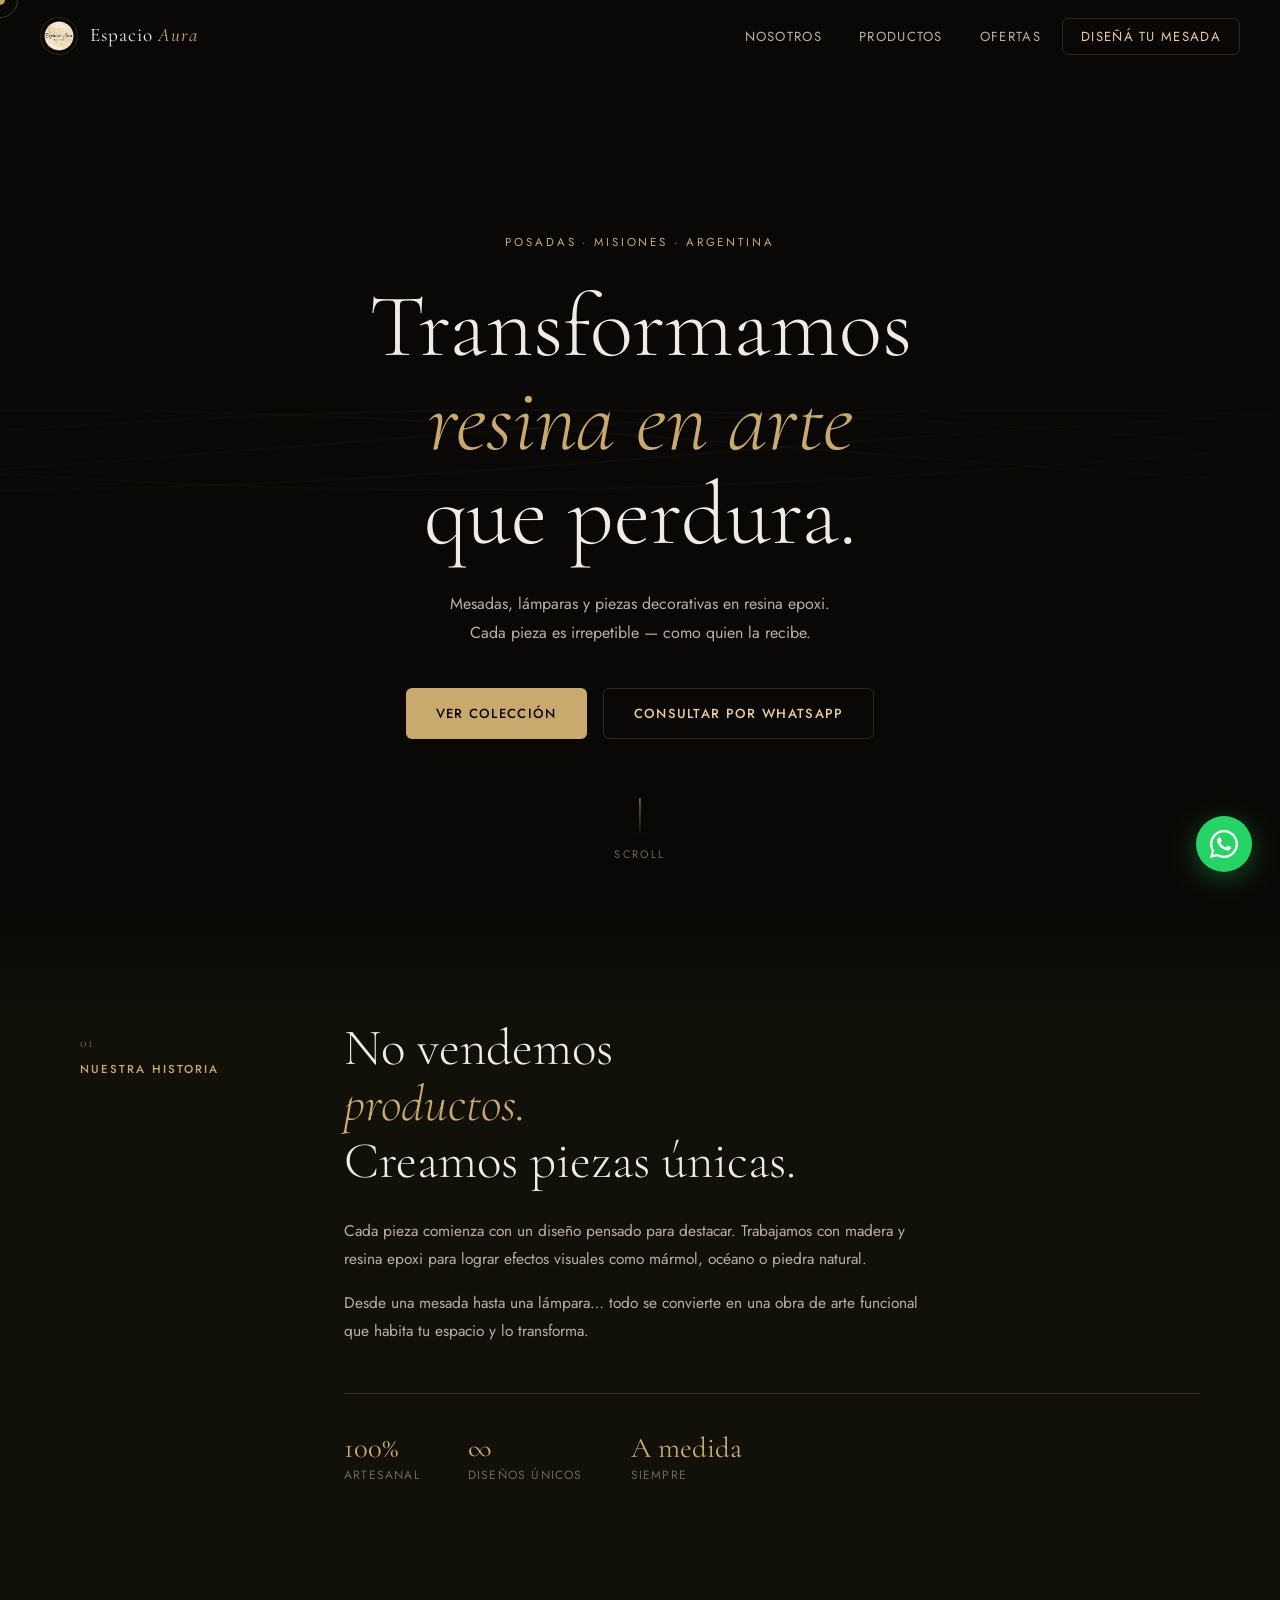
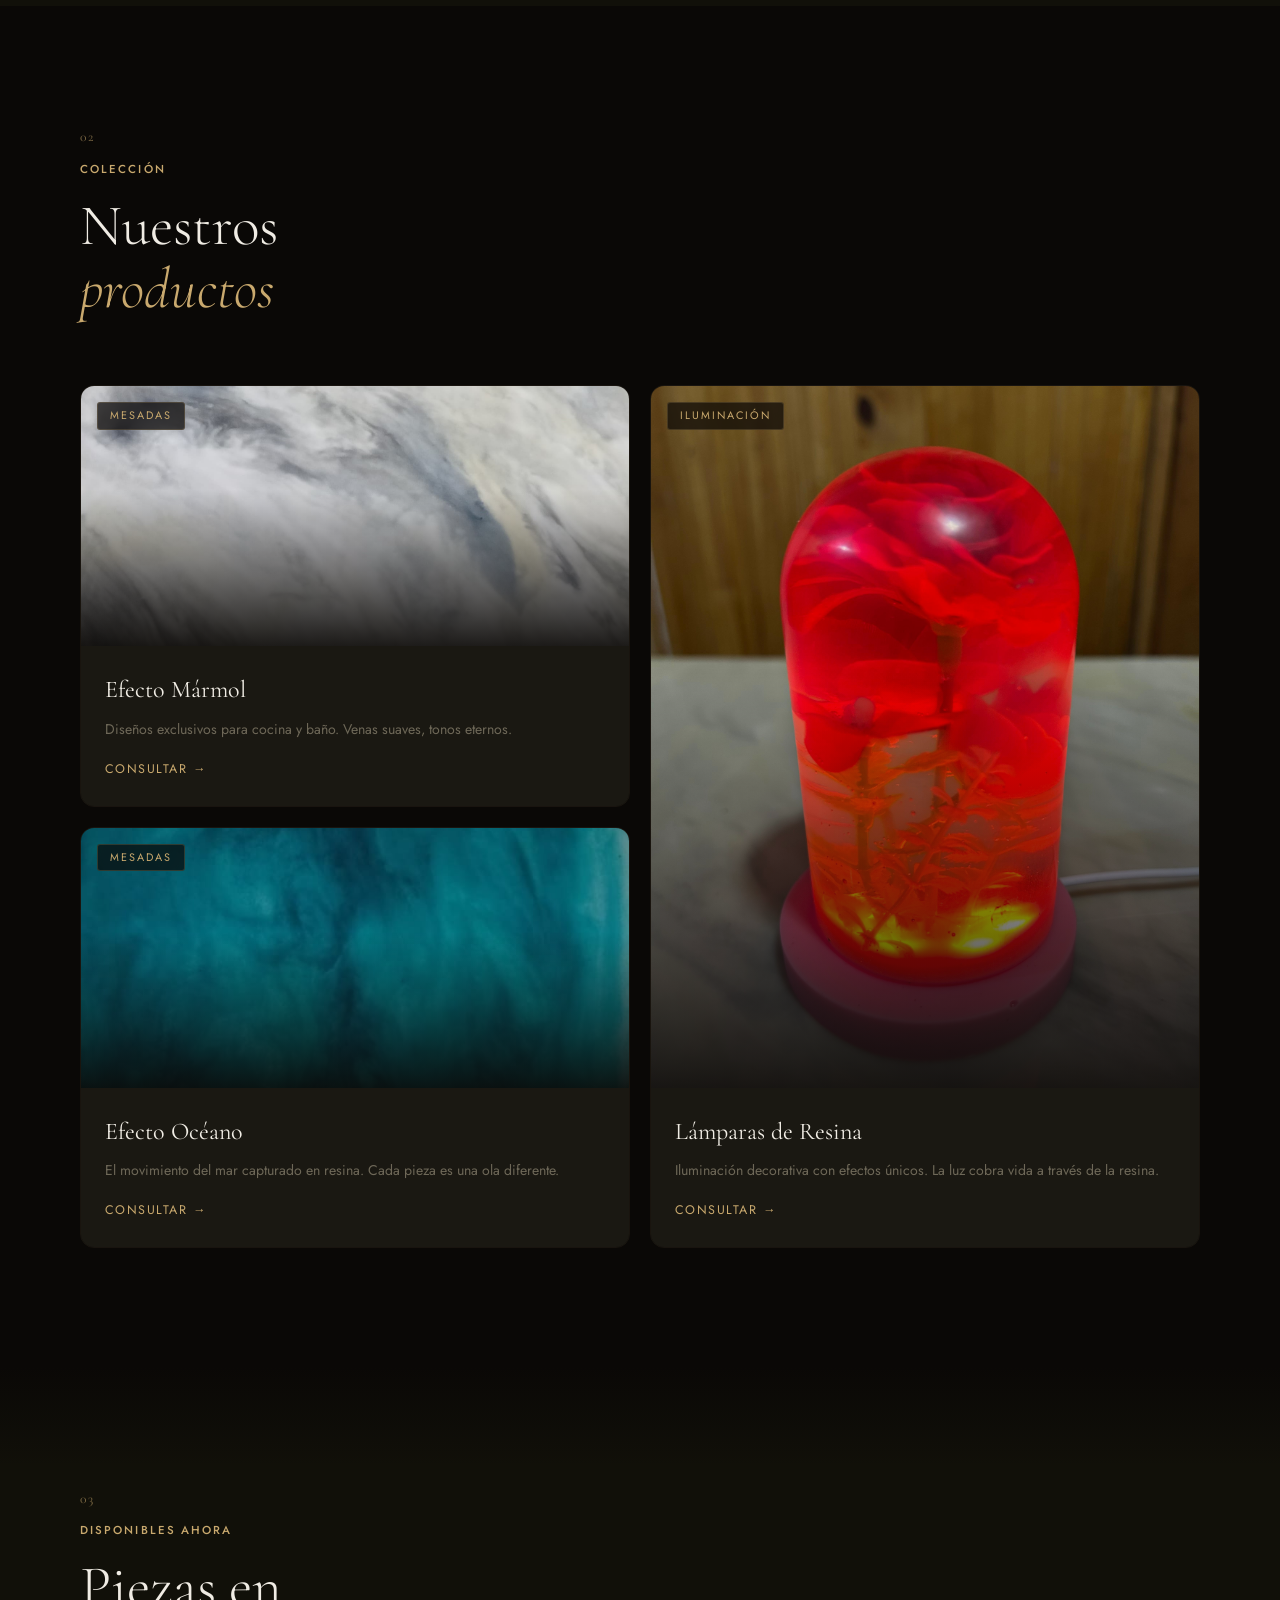
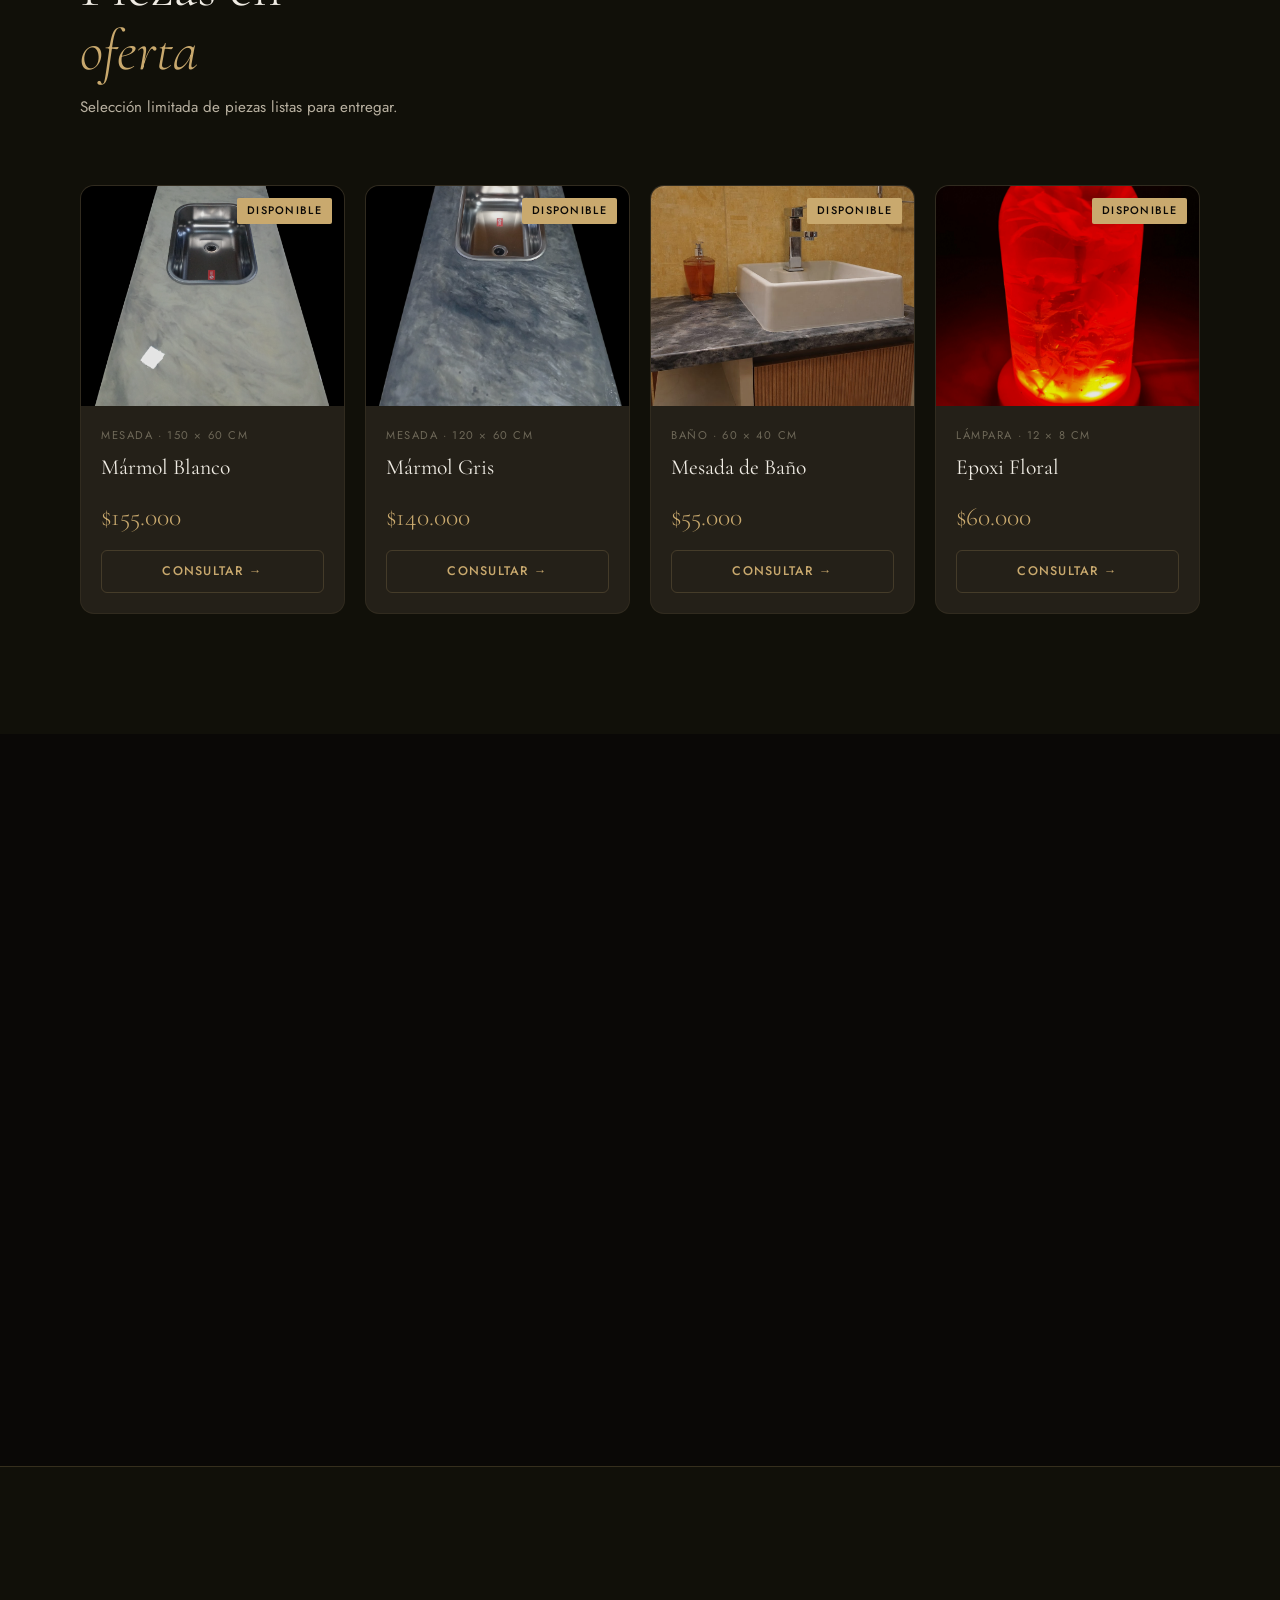
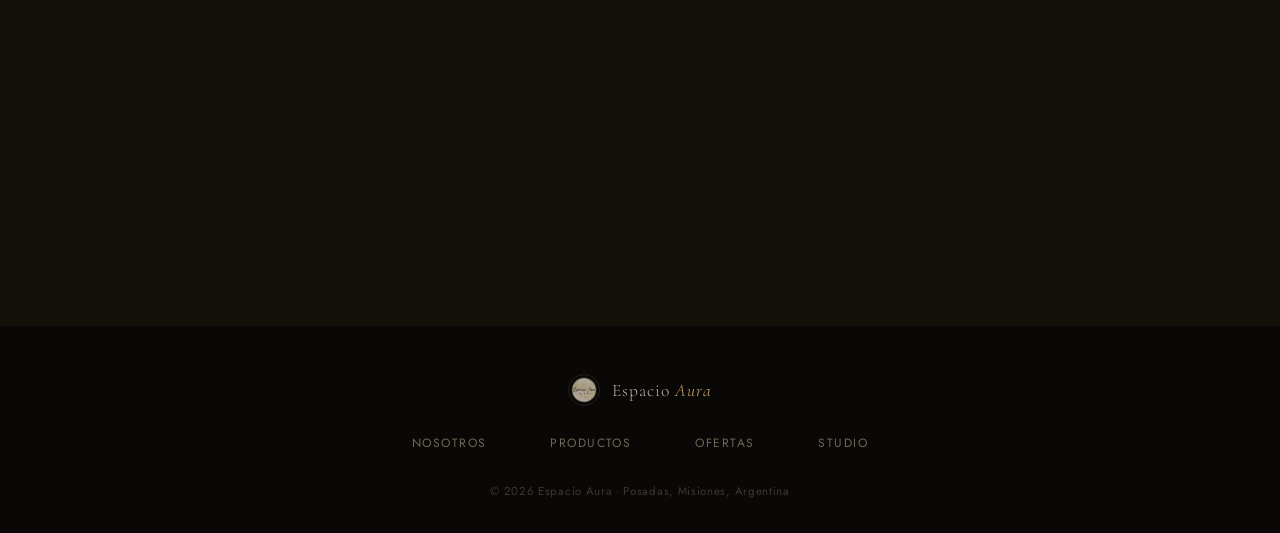
==== commit c0f94a97: "Add files via upload" ====
--- a/index.html
+++ b/index.html
@@ -294,4 +294,4 @@
 
   <script src="script.js"></script>
 </body>
-</html>
+</html>
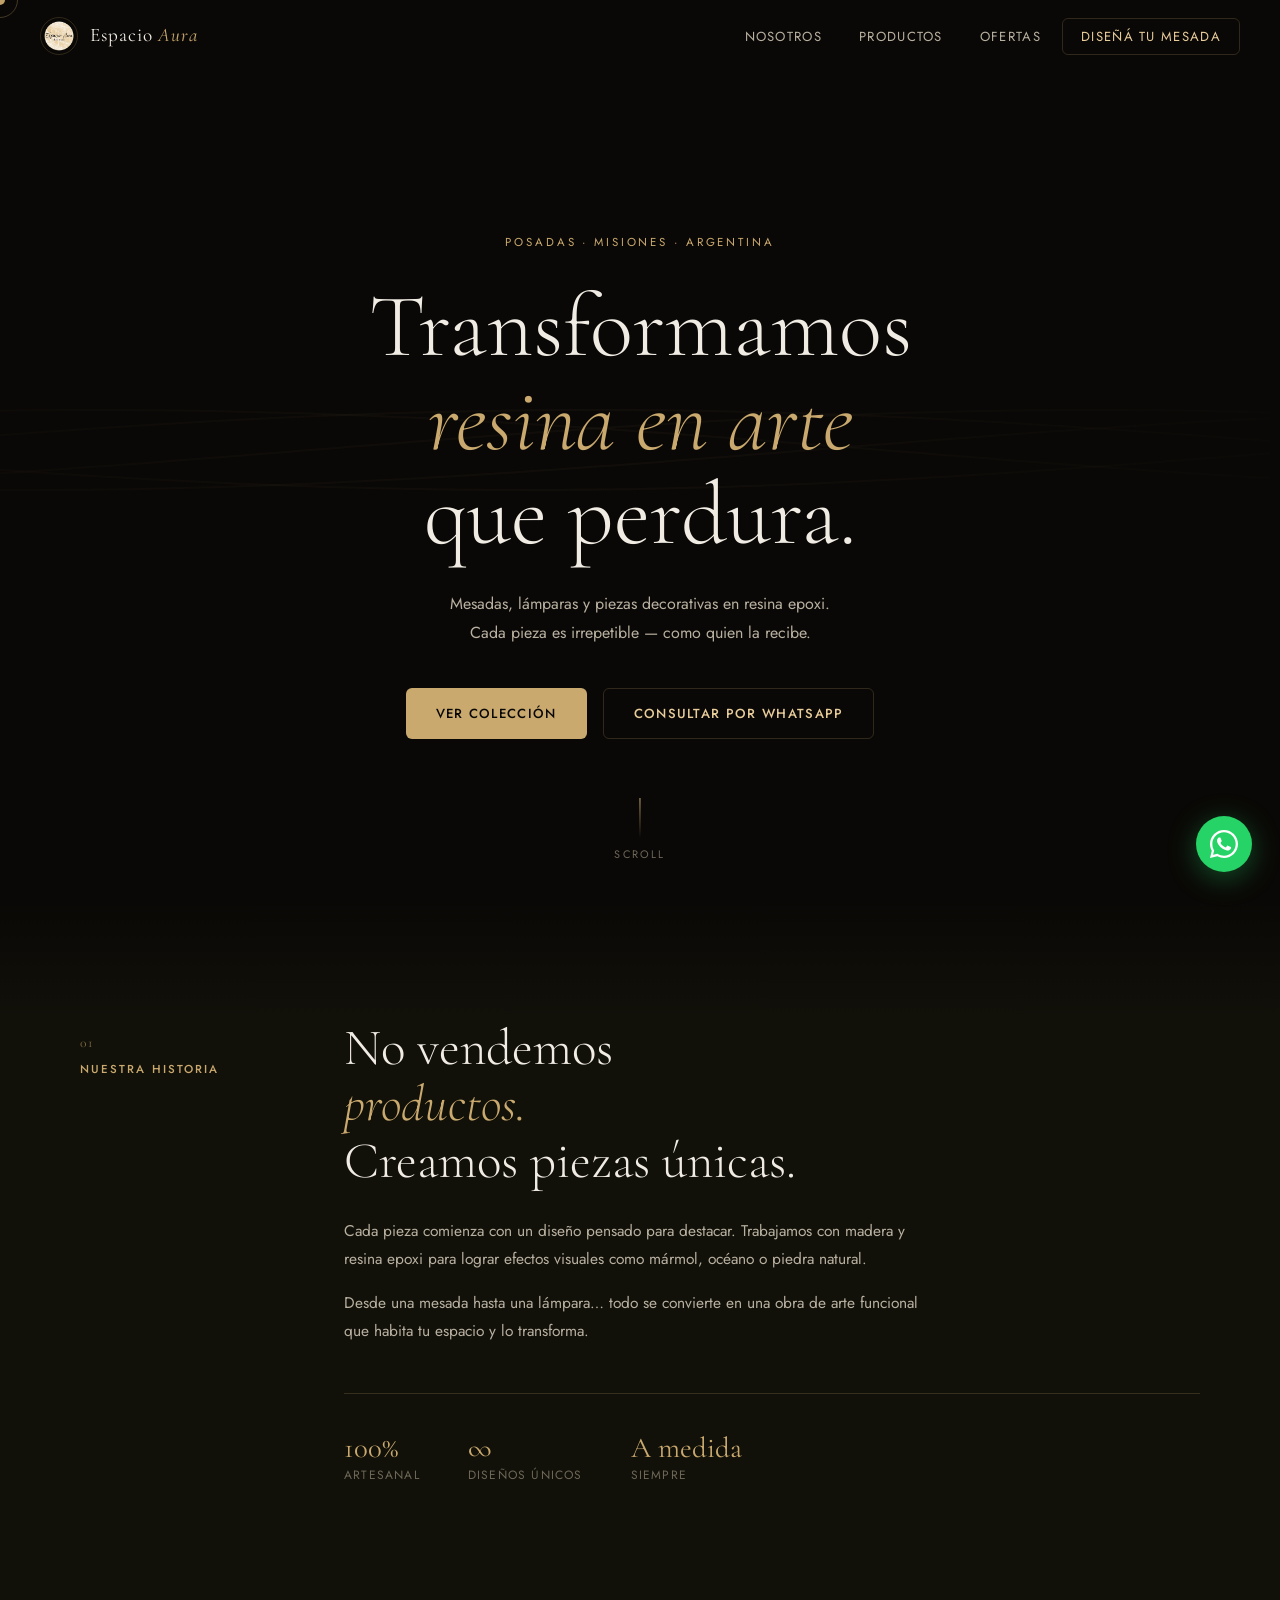
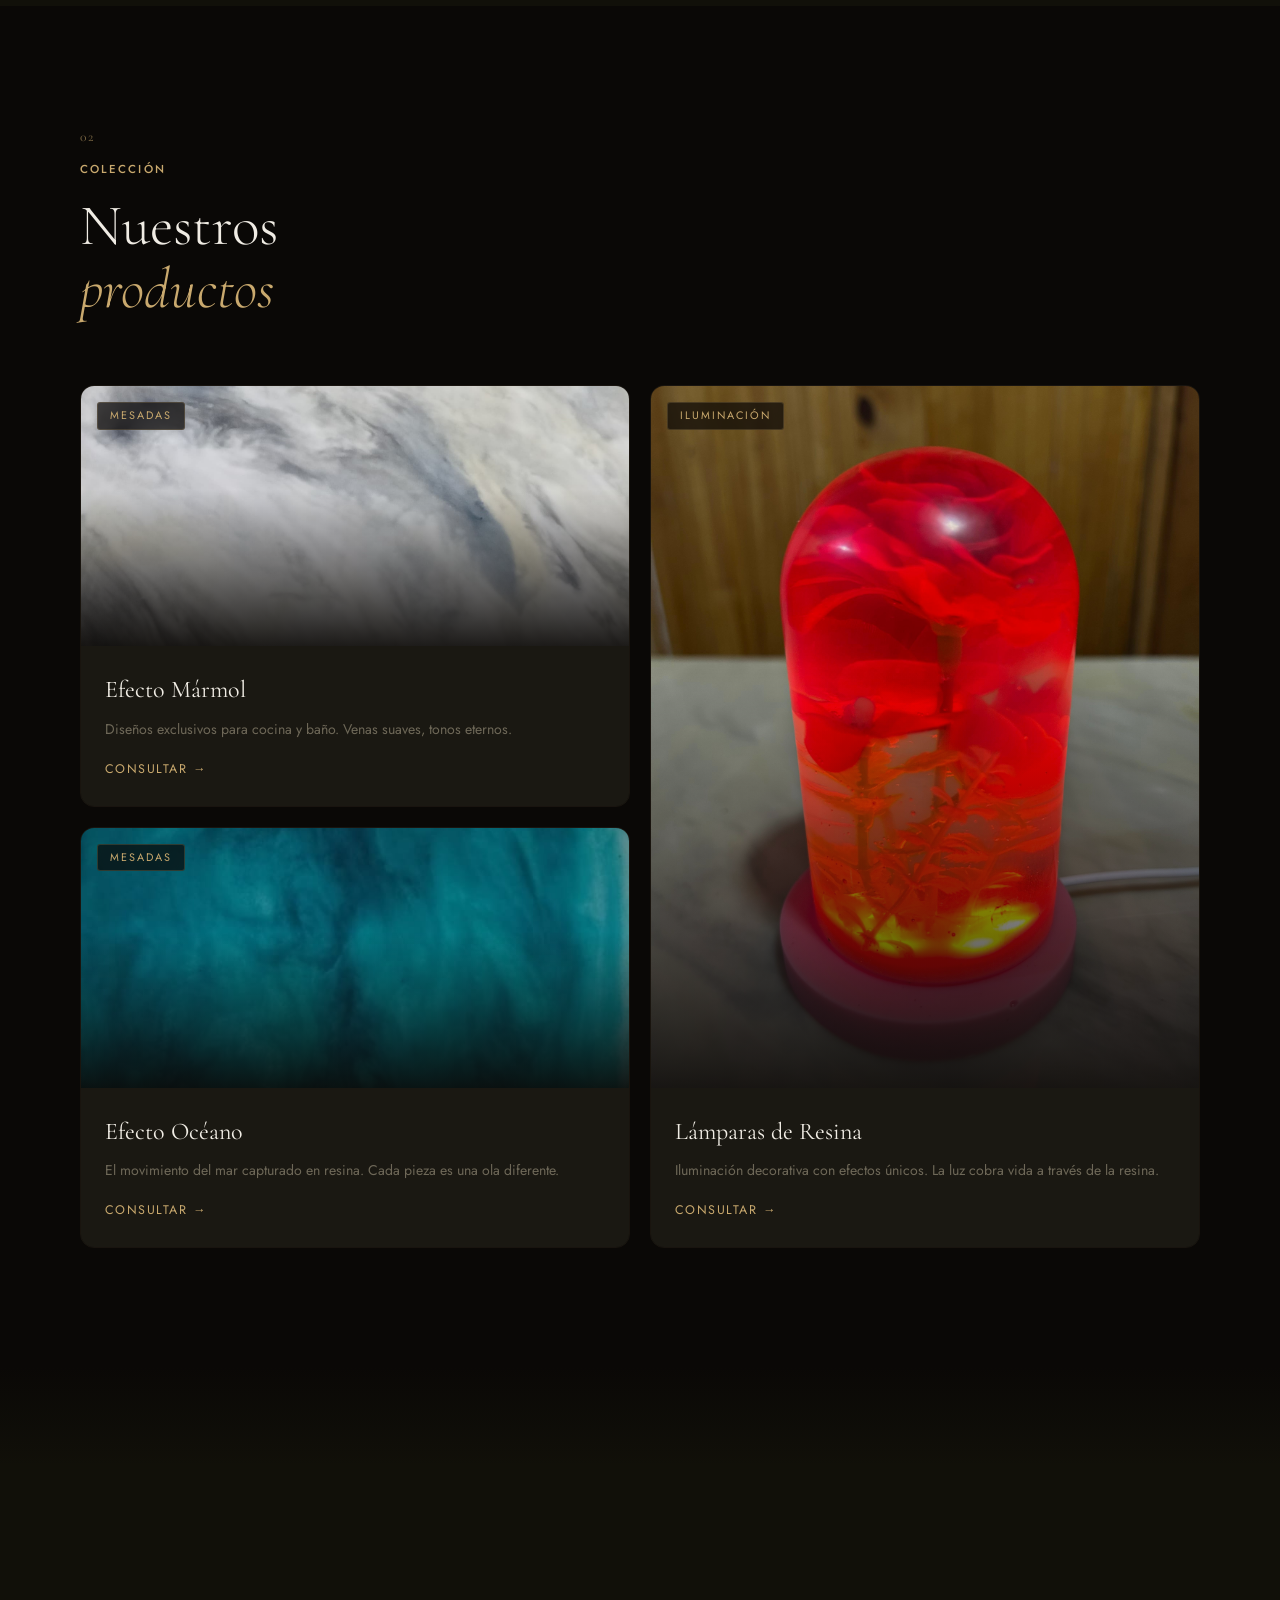
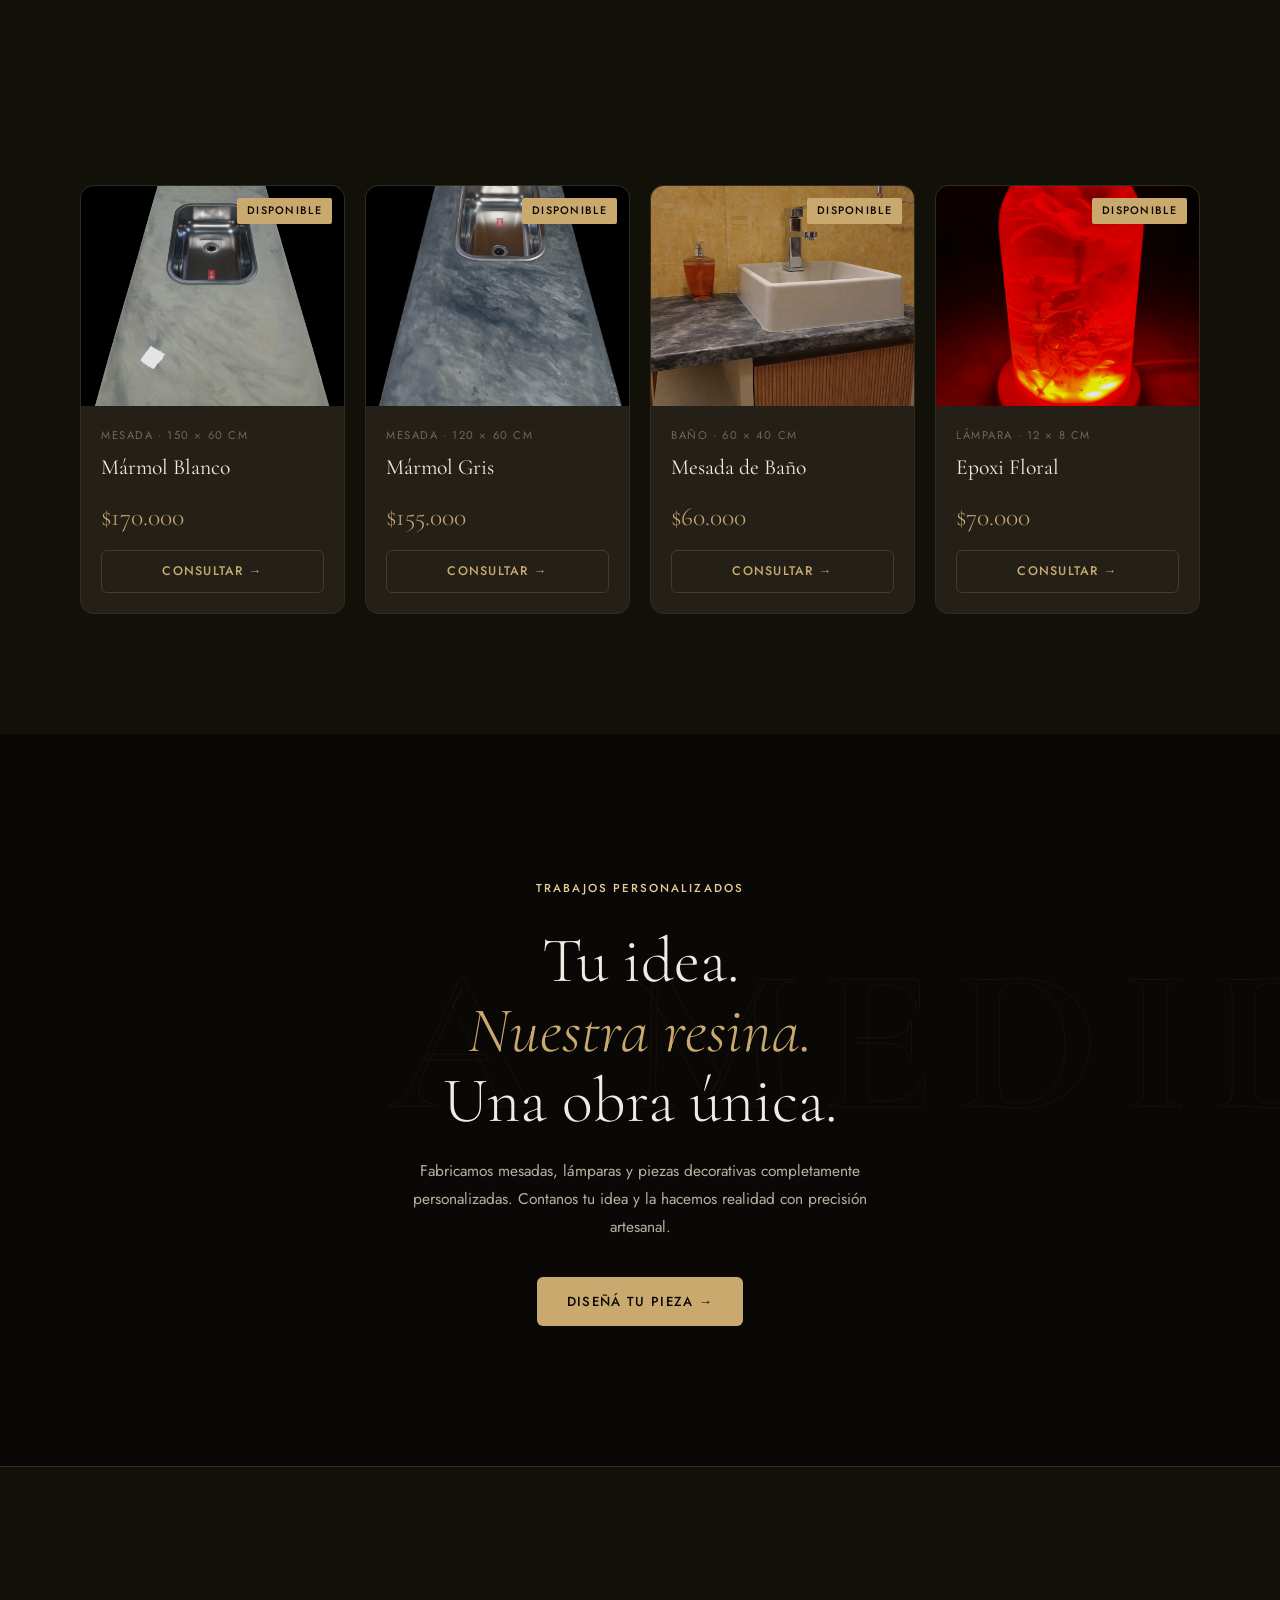
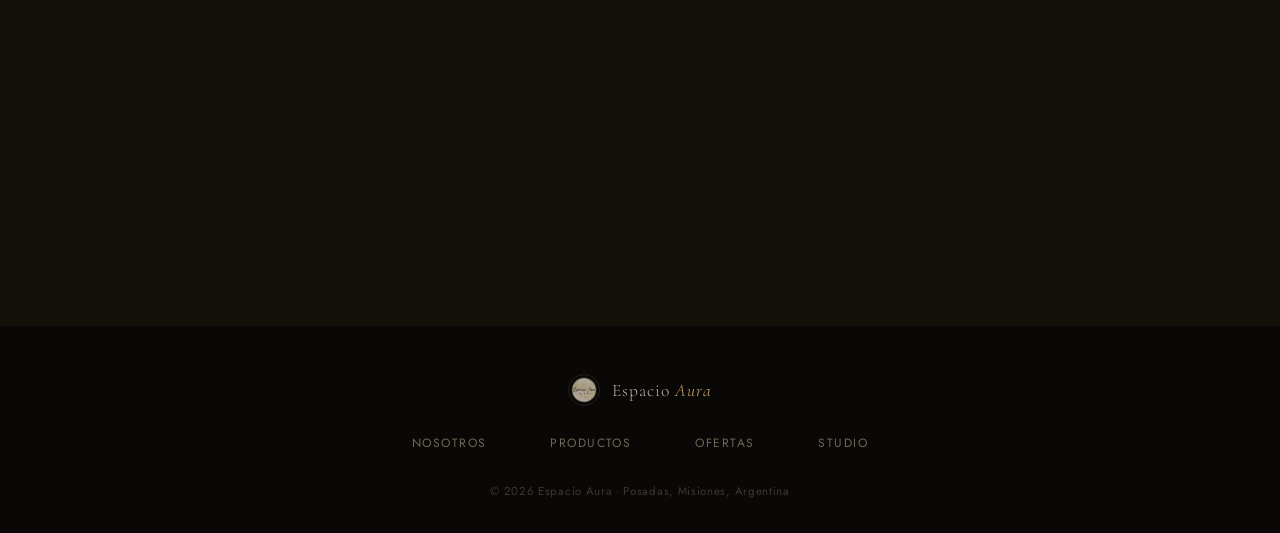
==== commit 8d81ee1b: "Update index.html" ====
--- a/index.html
+++ b/index.html
@@ -187,7 +187,7 @@
             <div class="oferta-info">
               <div class="oferta-meta">Mesada · 150 × 60 cm</div>
               <h3>Mármol Blanco</h3>
-              <div class="oferta-precio">$155.000</div>
+              <div class="oferta-precio">$170.000</div>
               <a href="https://wa.me/5493765188420?text=Hola,%20quiero%20consultar%20por%20la%20mesada%20mármol%20blanco%20150x60" target="_blank" class="btn btn-oferta">Consultar →</a>
             </div>
           </div>
@@ -200,7 +200,7 @@
             <div class="oferta-info">
               <div class="oferta-meta">Mesada · 120 × 60 cm</div>
               <h3>Mármol Gris</h3>
-              <div class="oferta-precio">$140.000</div>
+              <div class="oferta-precio">$155.000</div>
               <a href="https://wa.me/5493765188420?text=Hola,%20quiero%20consultar%20por%20la%20mesada%20mármol%20blanco%20120x60" target="_blank" class="btn btn-oferta">Consultar →</a>
             </div>
           </div>
@@ -213,7 +213,7 @@
             <div class="oferta-info">
               <div class="oferta-meta">Baño · 60 × 40 cm</div>
               <h3>Mesada de Baño</h3>
-              <div class="oferta-precio">$55.000</div>
+              <div class="oferta-precio">$60.000</div>
               <a href="https://wa.me/5493765188420?text=Hola,%20quiero%20consultar%20por%20la%20mesada%20de%20baño" target="_blank" class="btn btn-oferta">Consultar →</a>
             </div>
           </div>
@@ -226,7 +226,7 @@
             <div class="oferta-info">
               <div class="oferta-meta">Lámpara · 12 × 8 cm</div>
               <h3>Epoxi Floral</h3>
-              <div class="oferta-precio">$60.000</div>
+              <div class="oferta-precio">$70.000</div>
               <a href="https://wa.me/5493765188420?text=Hola,%20quiero%20consultar%20por%20la%20lámpara%20epoxi%20floral" target="_blank" class="btn btn-oferta">Consultar →</a>
             </div>
           </div>
@@ -294,4 +294,4 @@
 
   <script src="script.js"></script>
 </body>
-</html>+</html>
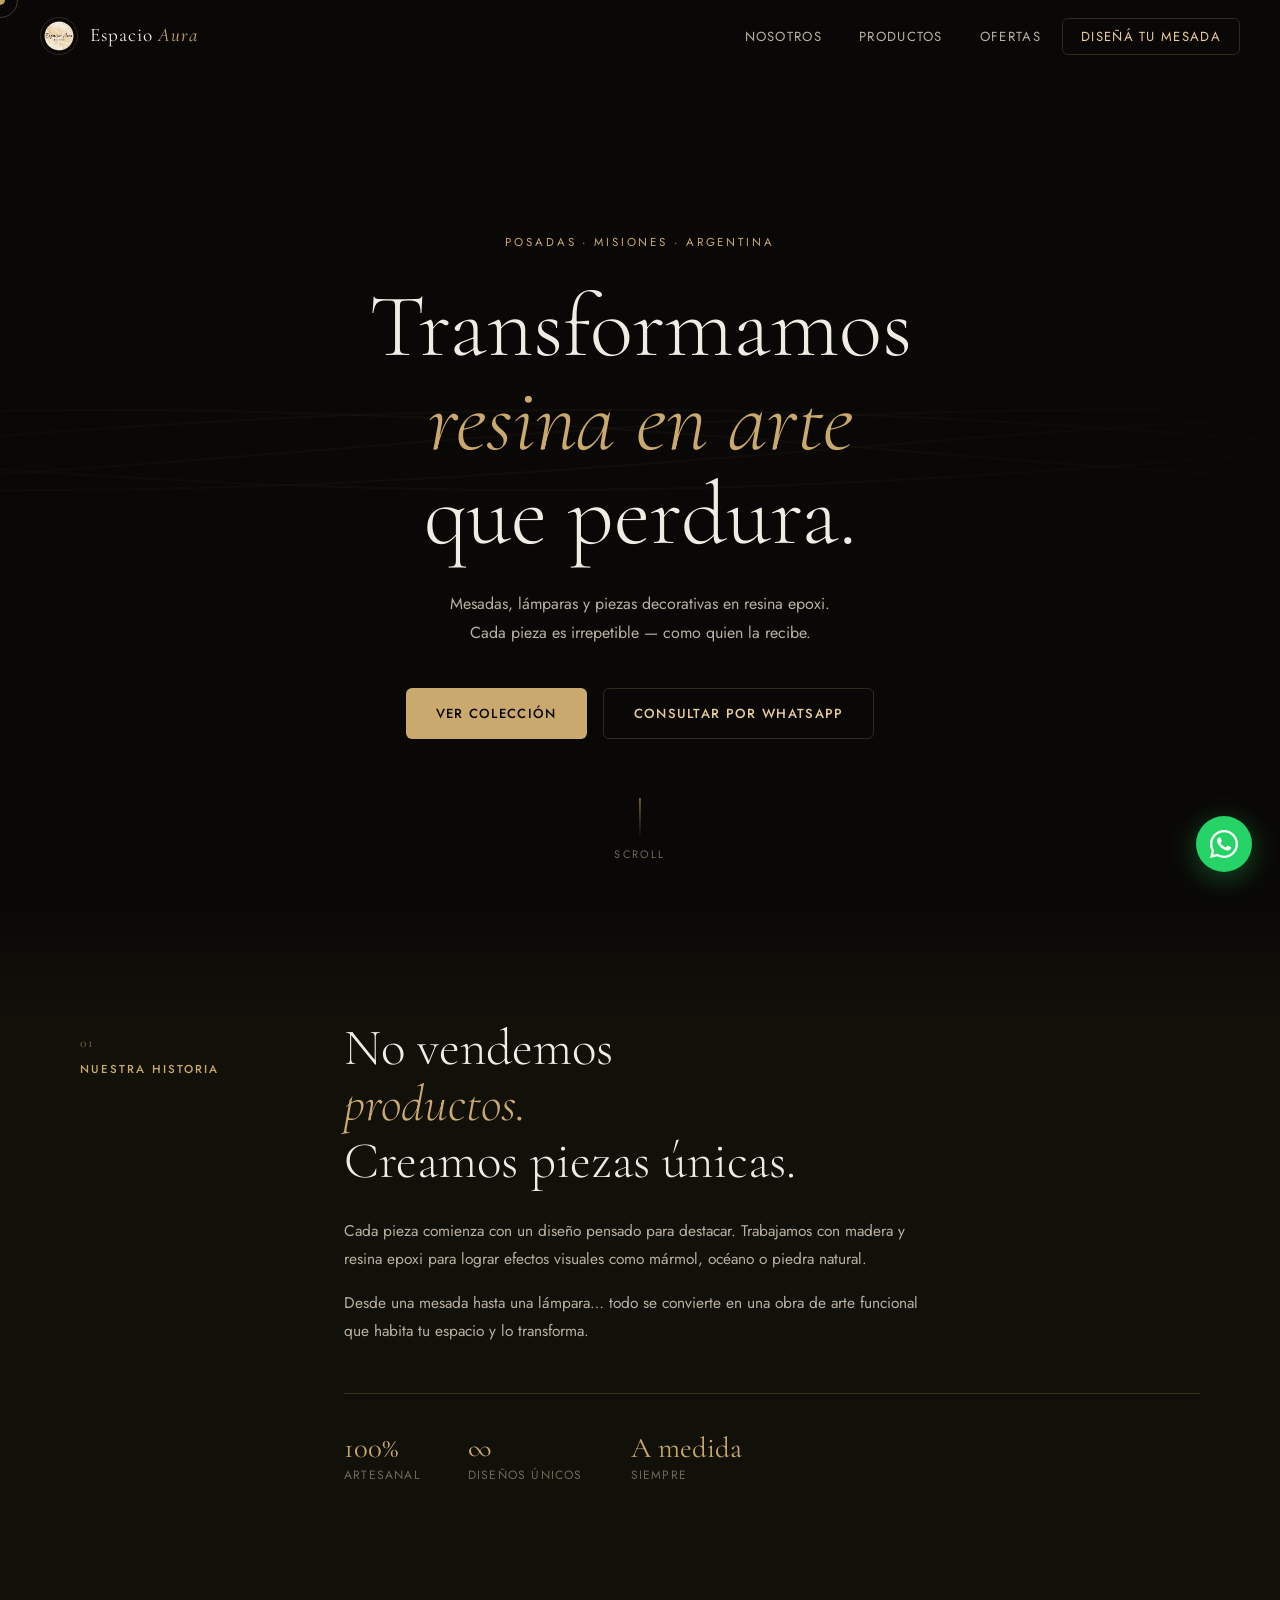
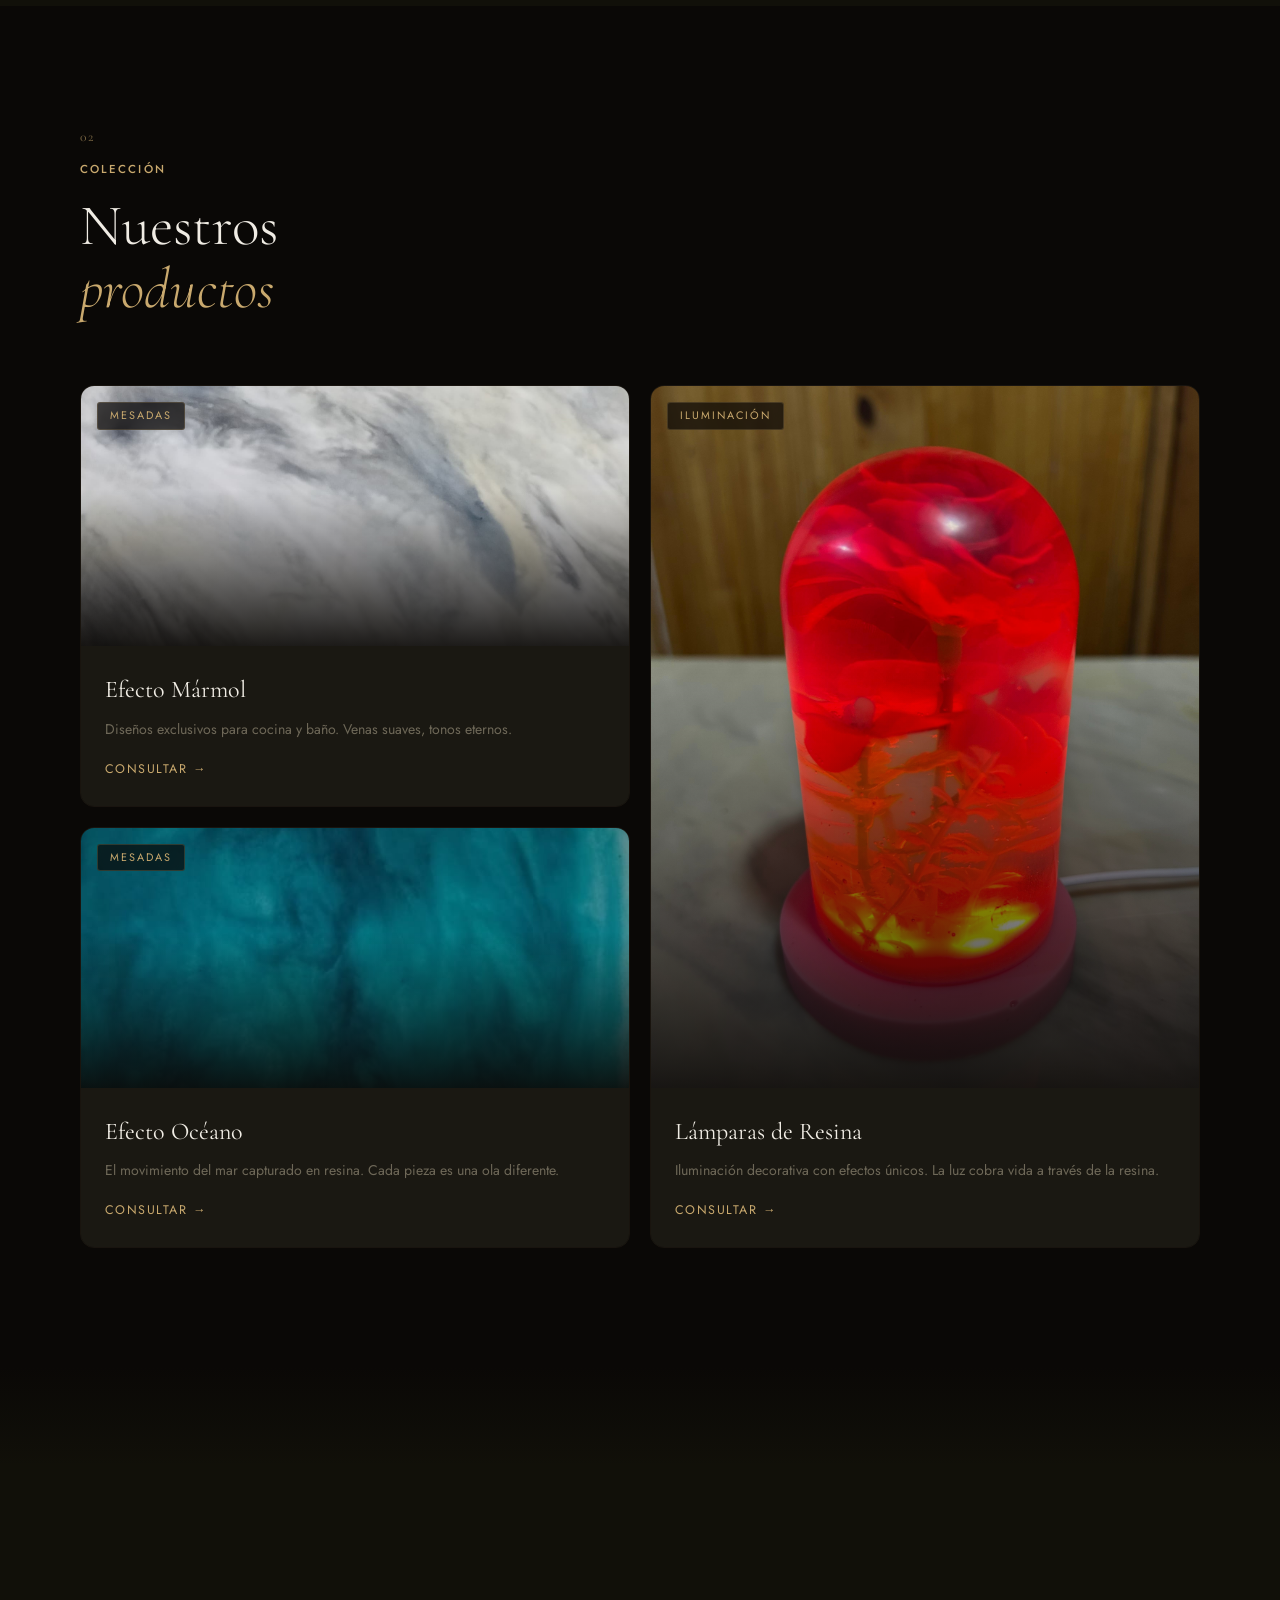
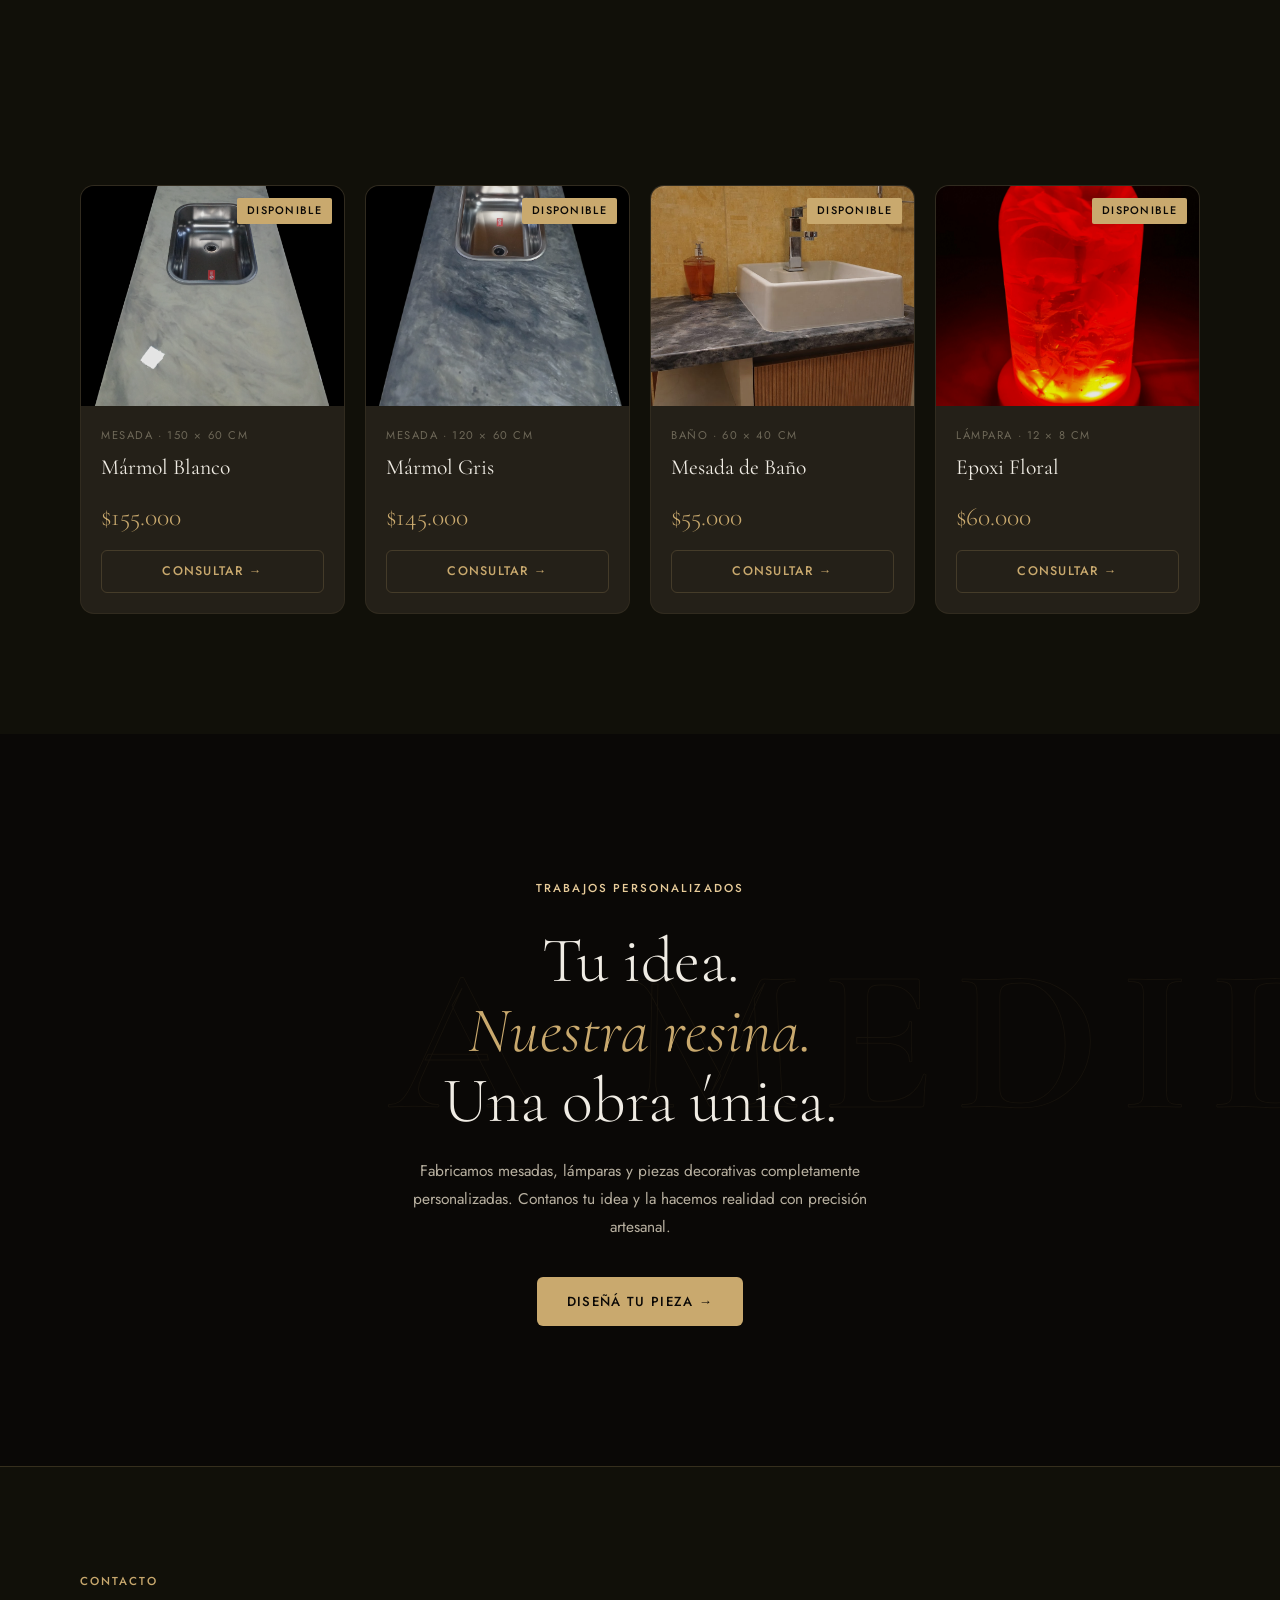
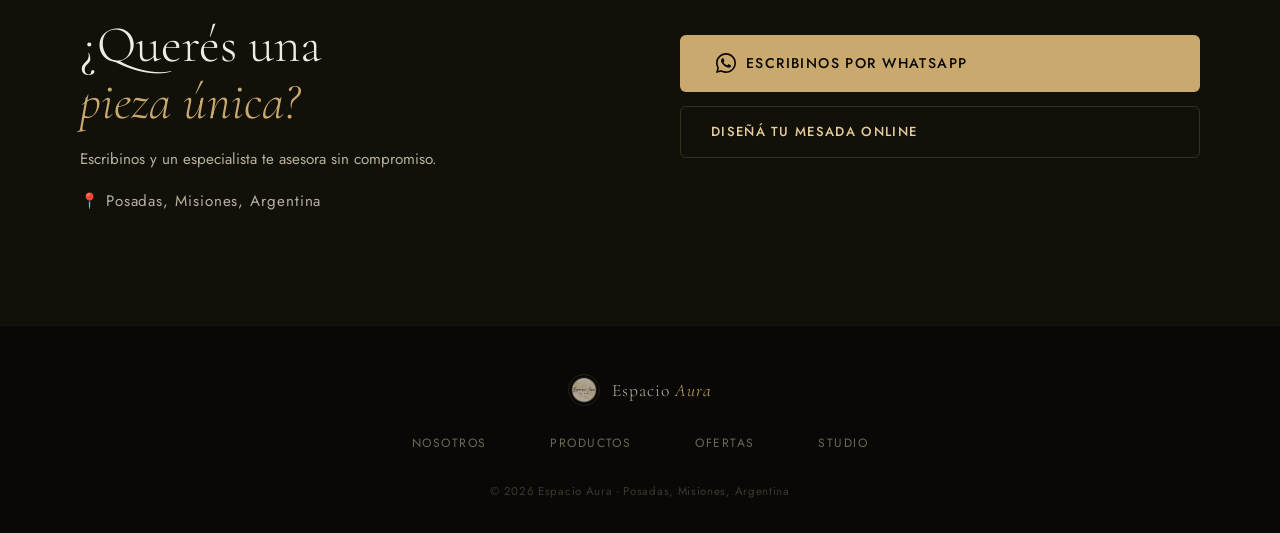
==== commit a5d416b3: "Update index.html" ====
--- a/index.html
+++ b/index.html
@@ -73,7 +73,7 @@
         </p>
         <div class="hero-actions reveal">
           <a href="#productos" class="btn btn-primary">Ver colección</a>
-          <a href="https://wa.me/5493765188420?text=Hola,%20quiero%20consultar%20por%20sus%20productos%20en%20resina" target="_blank" class="btn btn-ghost">Consultar por WhatsApp</a>
+          <a href="https://wa.me/5493794884299?text=Hola,%20quiero%20consultar%20por%20sus%20productos%20en%20resina" target="_blank" class="btn btn-ghost">Consultar por WhatsApp</a>
         </div>
       </div>
 
@@ -133,7 +133,7 @@
             <div class="prod-info">
               <h3>Efecto Mármol</h3>
               <p>Diseños exclusivos para cocina y baño. Venas suaves, tonos eternos.</p>
-              <a href="https://wa.me/5493765188420?text=Hola,%20quiero%20consultar%20por%20mesadas%20efecto%20mármol" target="_blank" class="prod-link">Consultar →</a>
+              <a href="https://wa.me/5493794884299?text=Hola,%20quiero%20consultar%20por%20mesadas%20efecto%20mármol" target="_blank" class="prod-link">Consultar →</a>
             </div>
           </div>
 
@@ -145,7 +145,7 @@
             <div class="prod-info">
               <h3>Lámparas de Resina</h3>
               <p>Iluminación decorativa con efectos únicos. La luz cobra vida a través de la resina.</p>
-              <a href="https://wa.me/5493765188420?text=Hola,%20quiero%20consultar%20por%20lámparas%20de%20resina" target="_blank" class="prod-link">Consultar →</a>
+              <a href="https://wa.me/5493794884299?text=Hola,%20quiero%20consultar%20por%20lámparas%20de%20resina" target="_blank" class="prod-link">Consultar →</a>
             </div>
           </div>
 
@@ -157,7 +157,7 @@
             <div class="prod-info">
               <h3>Efecto Océano</h3>
               <p>El movimiento del mar capturado en resina. Cada pieza es una ola diferente.</p>
-              <a href="https://wa.me/5493765188420?text=Hola,%20quiero%20consultar%20por%20mesadas%20efecto%20océano" target="_blank" class="prod-link">Consultar →</a>
+              <a href="https://wa.me/5493794884299?text=Hola,%20quiero%20consultar%20por%20mesadas%20efecto%20océano" target="_blank" class="prod-link">Consultar →</a>
             </div>
           </div>
 
@@ -187,8 +187,8 @@
             <div class="oferta-info">
               <div class="oferta-meta">Mesada · 150 × 60 cm</div>
               <h3>Mármol Blanco</h3>
-              <div class="oferta-precio">$170.000</div>
-              <a href="https://wa.me/5493765188420?text=Hola,%20quiero%20consultar%20por%20la%20mesada%20mármol%20blanco%20150x60" target="_blank" class="btn btn-oferta">Consultar →</a>
+              <div class="oferta-precio">$155.000</div>
+              <a href="https://wa.me/5493794884299?text=Hola,%20quiero%20consultar%20por%20la%20mesada%20mármol%20blanco%20150x60" target="_blank" class="btn btn-oferta">Consultar →</a>
             </div>
           </div>
 
@@ -200,8 +200,8 @@
             <div class="oferta-info">
               <div class="oferta-meta">Mesada · 120 × 60 cm</div>
               <h3>Mármol Gris</h3>
-              <div class="oferta-precio">$155.000</div>
-              <a href="https://wa.me/5493765188420?text=Hola,%20quiero%20consultar%20por%20la%20mesada%20mármol%20blanco%20120x60" target="_blank" class="btn btn-oferta">Consultar →</a>
+              <div class="oferta-precio">$145.000</div>
+              <a href="https://wa.me/5493794884299?text=Hola,%20quiero%20consultar%20por%20la%20mesada%20mármol%20blanco%20120x60" target="_blank" class="btn btn-oferta">Consultar →</a>
             </div>
           </div>
 
@@ -213,8 +213,8 @@
             <div class="oferta-info">
               <div class="oferta-meta">Baño · 60 × 40 cm</div>
               <h3>Mesada de Baño</h3>
-              <div class="oferta-precio">$60.000</div>
-              <a href="https://wa.me/5493765188420?text=Hola,%20quiero%20consultar%20por%20la%20mesada%20de%20baño" target="_blank" class="btn btn-oferta">Consultar →</a>
+              <div class="oferta-precio">$55.000</div>
+              <a href="https://wa.me/5493794884299?text=Hola,%20quiero%20consultar%20por%20la%20mesada%20de%20baño" target="_blank" class="btn btn-oferta">Consultar →</a>
             </div>
           </div>
 
@@ -226,8 +226,8 @@
             <div class="oferta-info">
               <div class="oferta-meta">Lámpara · 12 × 8 cm</div>
               <h3>Epoxi Floral</h3>
-              <div class="oferta-precio">$70.000</div>
-              <a href="https://wa.me/5493765188420?text=Hola,%20quiero%20consultar%20por%20la%20lámpara%20epoxi%20floral" target="_blank" class="btn btn-oferta">Consultar →</a>
+              <div class="oferta-precio">$60.000</div>
+              <a href="https://wa.me/5493794884299?text=Hola,%20quiero%20consultar%20por%20la%20lámpara%20epoxi%20floral" target="_blank" class="btn btn-oferta">Consultar →</a>
             </div>
           </div>
 
@@ -257,7 +257,7 @@
             <p class="contacto-lugar">📍 Posadas, Misiones, Argentina</p>
           </div>
           <div class="contacto-ctas">
-            <a href="https://wa.me/5493765188420?text=Hola,%20quiero%20consultar%20por%20sus%20productos%20en%20resina" target="_blank" class="btn btn-primary btn-lg">
+            <a href="https://wa.me/5493794884299?text=Hola,%20quiero%20consultar%20por%20sus%20productos%20en%20resina" target="_blank" class="btn btn-primary btn-lg">
               <svg width="20" height="20" viewBox="0 0 24 24" fill="currentColor"><path d="M17.472 14.382c-.297-.149-1.758-.867-2.03-.967-.273-.099-.471-.148-.67.15-.197.297-.767.966-.94 1.164-.173.199-.347.223-.644.075-.297-.15-1.255-.463-2.39-1.475-.883-.788-1.48-1.761-1.653-2.059-.173-.297-.018-.458.13-.606.134-.133.298-.347.446-.52.149-.174.198-.298.298-.497.099-.198.05-.371-.025-.52-.075-.149-.669-1.612-.916-2.207-.242-.579-.487-.5-.669-.51-.173-.008-.371-.01-.57-.01-.198 0-.52.074-.792.372-.272.297-1.04 1.016-1.04 2.479 0 1.462 1.065 2.875 1.213 3.074.149.198 2.096 3.2 5.077 4.487.709.306 1.262.489 1.694.625.712.227 1.36.195 1.871.118.571-.085 1.758-.719 2.006-1.413.248-.694.248-1.289.173-1.413-.074-.124-.272-.198-.57-.347z"/><path d="M12 0C5.373 0 0 5.373 0 12c0 2.137.565 4.147 1.549 5.88L0 24l6.31-1.524A11.951 11.951 0 0012 24c6.627 0 12-5.373 12-12S18.627 0 12 0zm0 22c-1.9 0-3.697-.504-5.253-1.385l-.374-.22-3.748.905.942-3.664-.243-.382A9.961 9.961 0 012 12C2 6.477 6.477 2 12 2s10 4.477 10 10-4.477 10-10 10z"/></svg>
               Escribinos por WhatsApp
             </a>
@@ -287,7 +287,7 @@
   </footer>
 
   <!-- ░░ WHATSAPP FAB ░░ -->
-  <a class="whatsapp-fab" href="https://wa.me/5493765188420?text=Hola,%20quiero%20consultar%20por%20sus%20productos%20en%20resina" target="_blank" aria-label="WhatsApp">
+  <a class="whatsapp-fab" href="https://wa.me/5493794884299?text=Hola,%20quiero%20consultar%20por%20sus%20productos%20en%20resina" target="_blank" aria-label="WhatsApp">
     <svg viewBox="0 0 24 24" fill="currentColor" width="28" height="28"><path d="M17.472 14.382c-.297-.149-1.758-.867-2.03-.967-.273-.099-.471-.148-.67.15-.197.297-.767.966-.94 1.164-.173.199-.347.223-.644.075-.297-.15-1.255-.463-2.39-1.475-.883-.788-1.48-1.761-1.653-2.059-.173-.297-.018-.458.13-.606.134-.133.298-.347.446-.52.149-.174.198-.298.298-.497.099-.198.05-.371-.025-.52-.075-.149-.669-1.612-.916-2.207-.242-.579-.487-.5-.669-.51-.173-.008-.371-.01-.57-.01-.198 0-.52.074-.792.372-.272.297-1.04 1.016-1.04 2.479 0 1.462 1.065 2.875 1.213 3.074.149.198 2.096 3.2 5.077 4.487.709.306 1.262.489 1.694.625.712.227 1.36.195 1.871.118.571-.085 1.758-.719 2.006-1.413.248-.694.248-1.289.173-1.413-.074-.124-.272-.198-.57-.347z"/><path d="M12 0C5.373 0 0 5.373 0 12c0 2.137.565 4.147 1.549 5.88L0 24l6.31-1.524A11.951 11.951 0 0012 24c6.627 0 12-5.373 12-12S18.627 0 12 0zm0 22c-1.9 0-3.697-.504-5.253-1.385l-.374-.22-3.748.905.942-3.664-.243-.382A9.961 9.961 0 012 12C2 6.477 6.477 2 12 2s10 4.477 10 10-4.477 10-10 10z"/></svg>
     <span class="fab-tooltip">¡Consultanos!</span>
   </a>
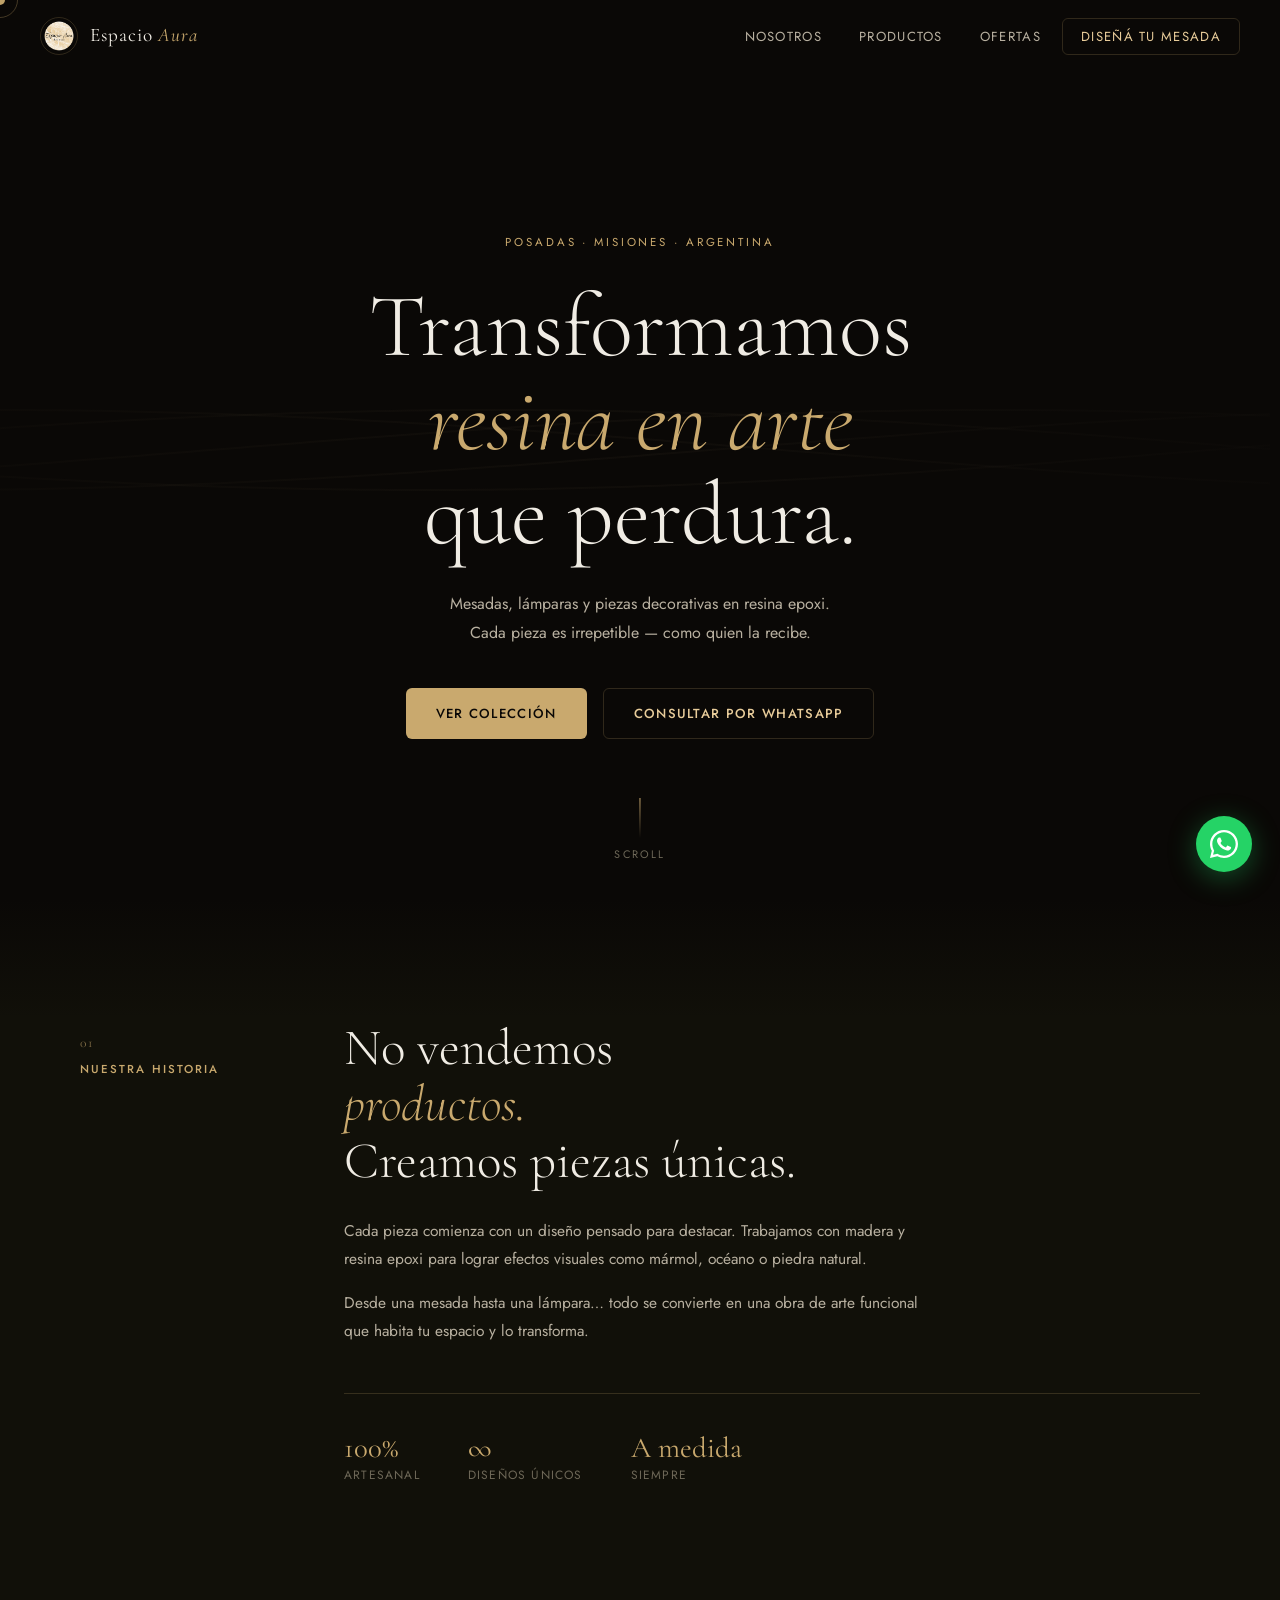
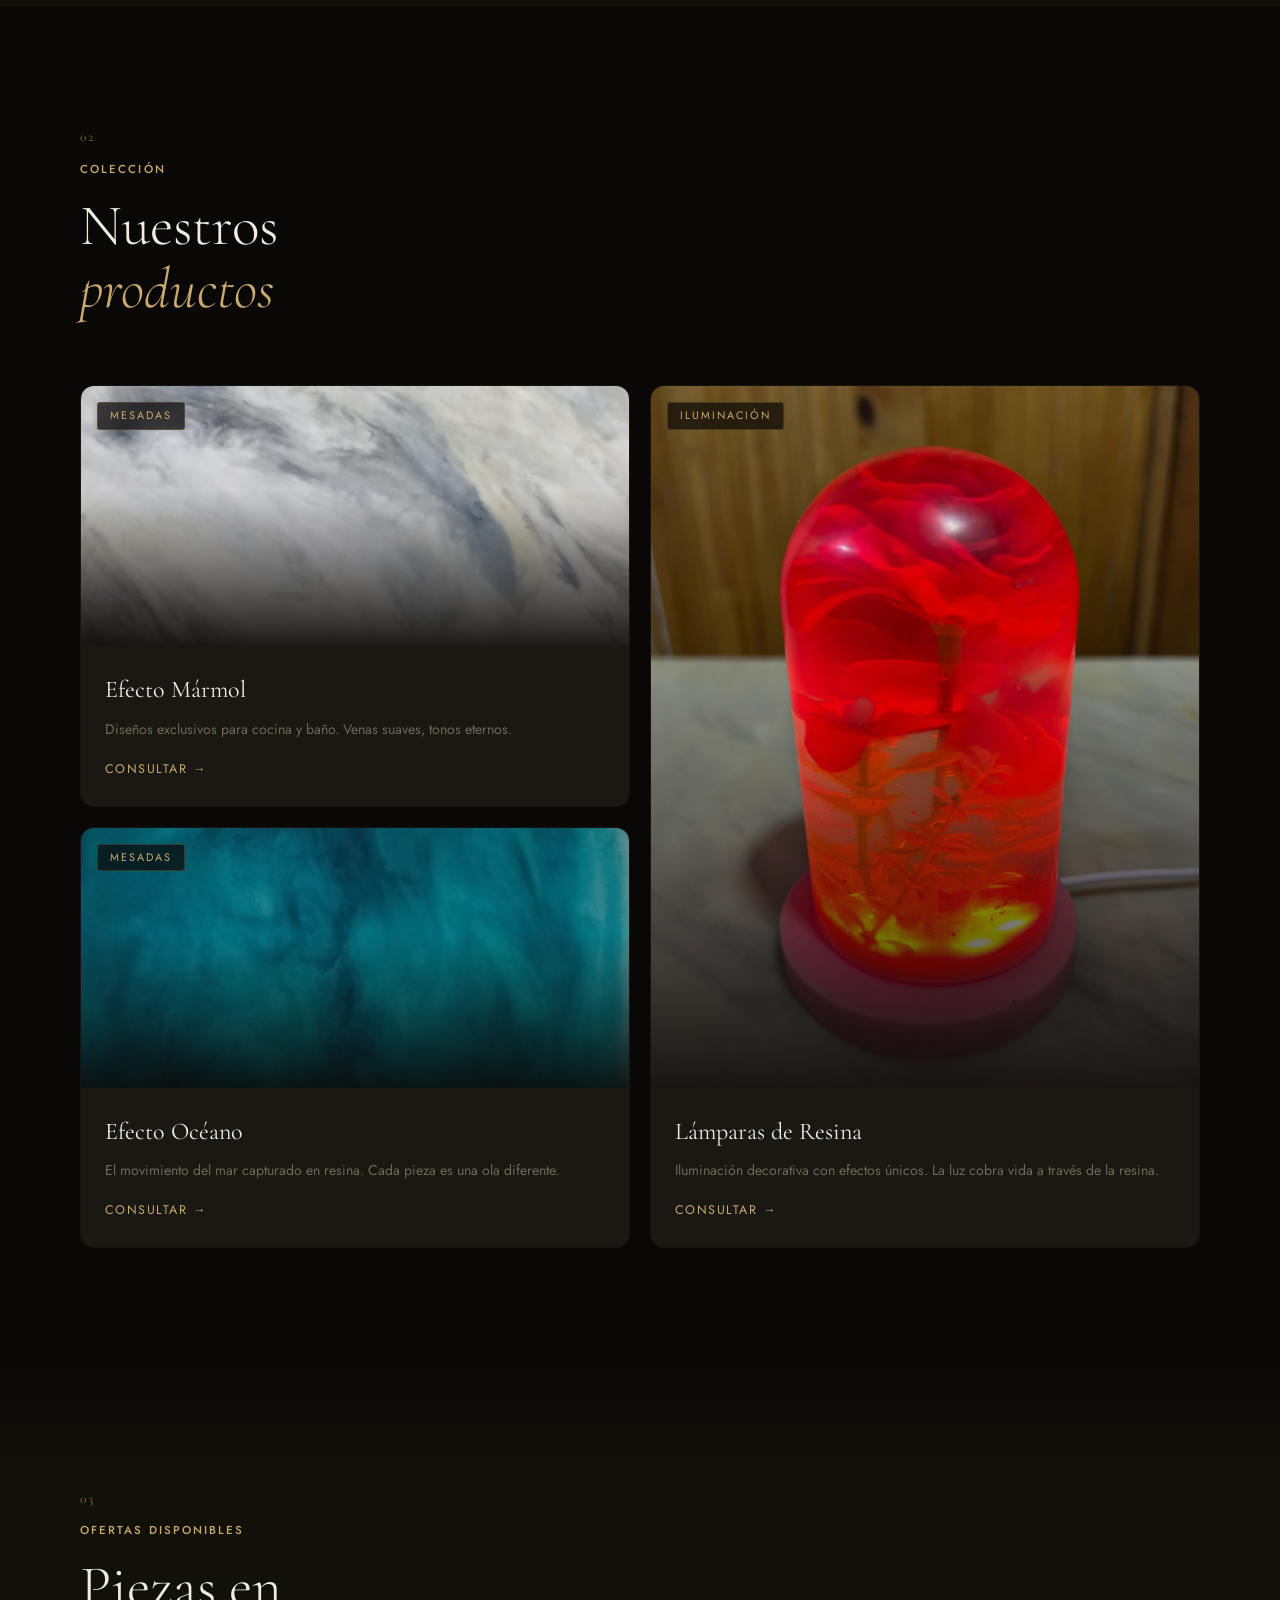
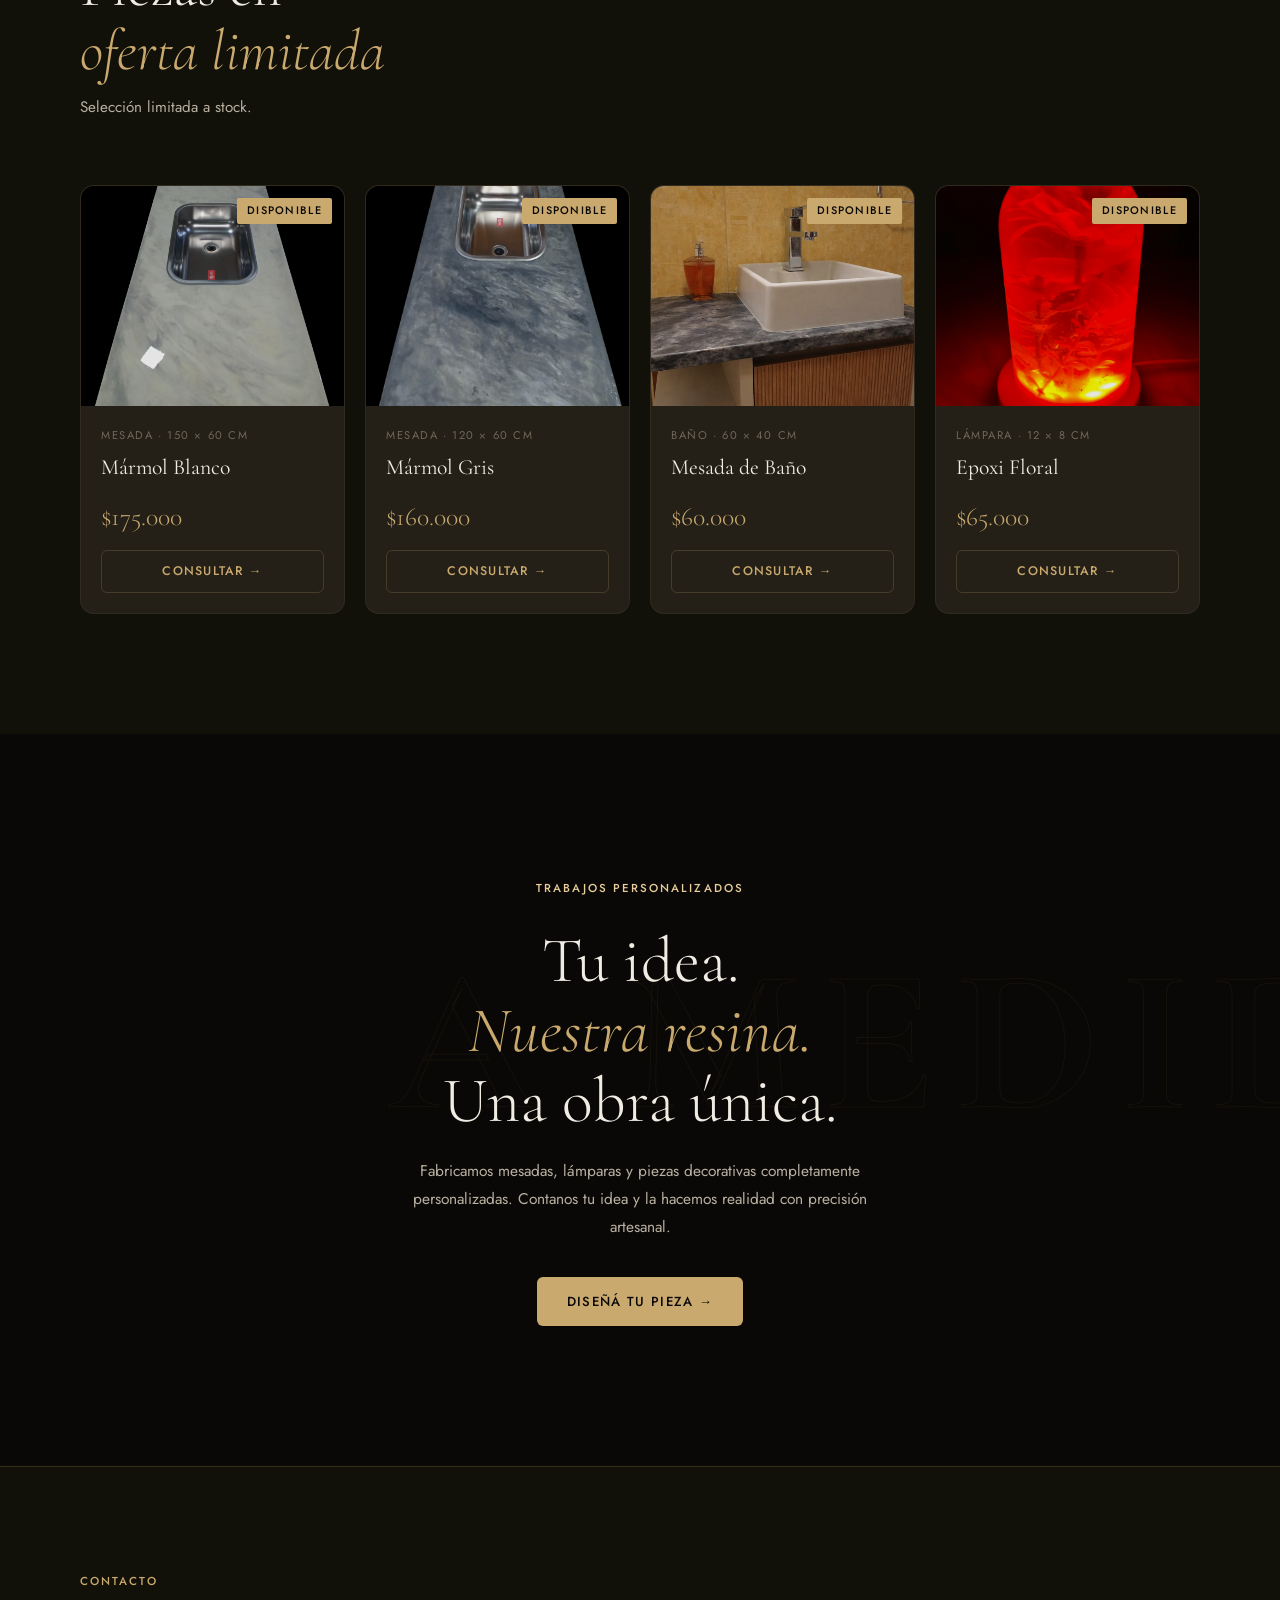
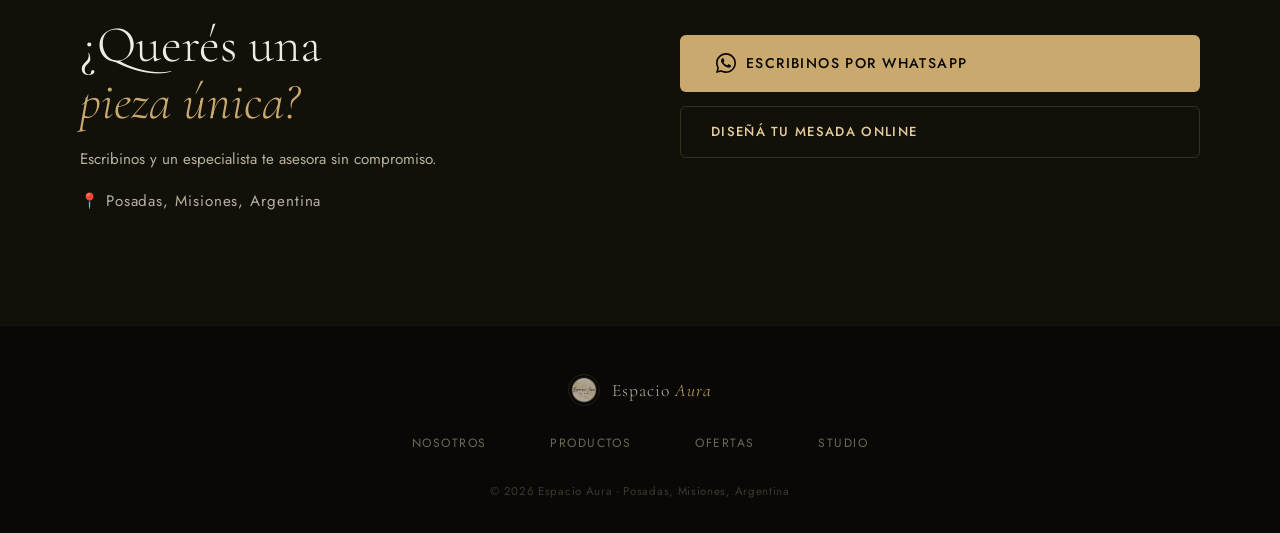
==== commit 827b71b2: "Update index.html" ====
--- a/index.html
+++ b/index.html
@@ -172,9 +172,9 @@
       <div class="container">
         <div class="section-header reveal">
           <span class="section-num">03</span>
-          <span class="section-tag">Disponibles ahora</span>
-          <h2>Piezas en<br><em>oferta</em></h2>
-          <p class="section-sub">Selección limitada de piezas listas para entregar.</p>
+          <span class="section-tag">OFERTAS DISPONIBLES</span>
+          <h2>Piezas en<br><em>oferta limitada</em></h2>
+          <p class="section-sub">Selección limitada a stock.</p>
         </div>
 
         <div class="ofertas-grid">
@@ -187,7 +187,7 @@
             <div class="oferta-info">
               <div class="oferta-meta">Mesada · 150 × 60 cm</div>
               <h3>Mármol Blanco</h3>
-              <div class="oferta-precio">$155.000</div>
+              <div class="oferta-precio">$175.000</div>
               <a href="https://wa.me/5493794884299?text=Hola,%20quiero%20consultar%20por%20la%20mesada%20mármol%20blanco%20150x60" target="_blank" class="btn btn-oferta">Consultar →</a>
             </div>
           </div>
@@ -200,7 +200,7 @@
             <div class="oferta-info">
               <div class="oferta-meta">Mesada · 120 × 60 cm</div>
               <h3>Mármol Gris</h3>
-              <div class="oferta-precio">$145.000</div>
+              <div class="oferta-precio">$160.000</div>
               <a href="https://wa.me/5493794884299?text=Hola,%20quiero%20consultar%20por%20la%20mesada%20mármol%20blanco%20120x60" target="_blank" class="btn btn-oferta">Consultar →</a>
             </div>
           </div>
@@ -213,7 +213,7 @@
             <div class="oferta-info">
               <div class="oferta-meta">Baño · 60 × 40 cm</div>
               <h3>Mesada de Baño</h3>
-              <div class="oferta-precio">$55.000</div>
+              <div class="oferta-precio">$60.000</div>
               <a href="https://wa.me/5493794884299?text=Hola,%20quiero%20consultar%20por%20la%20mesada%20de%20baño" target="_blank" class="btn btn-oferta">Consultar →</a>
             </div>
           </div>
@@ -226,7 +226,7 @@
             <div class="oferta-info">
               <div class="oferta-meta">Lámpara · 12 × 8 cm</div>
               <h3>Epoxi Floral</h3>
-              <div class="oferta-precio">$60.000</div>
+              <div class="oferta-precio">$65.000</div>
               <a href="https://wa.me/5493794884299?text=Hola,%20quiero%20consultar%20por%20la%20lámpara%20epoxi%20floral" target="_blank" class="btn btn-oferta">Consultar →</a>
             </div>
           </div>
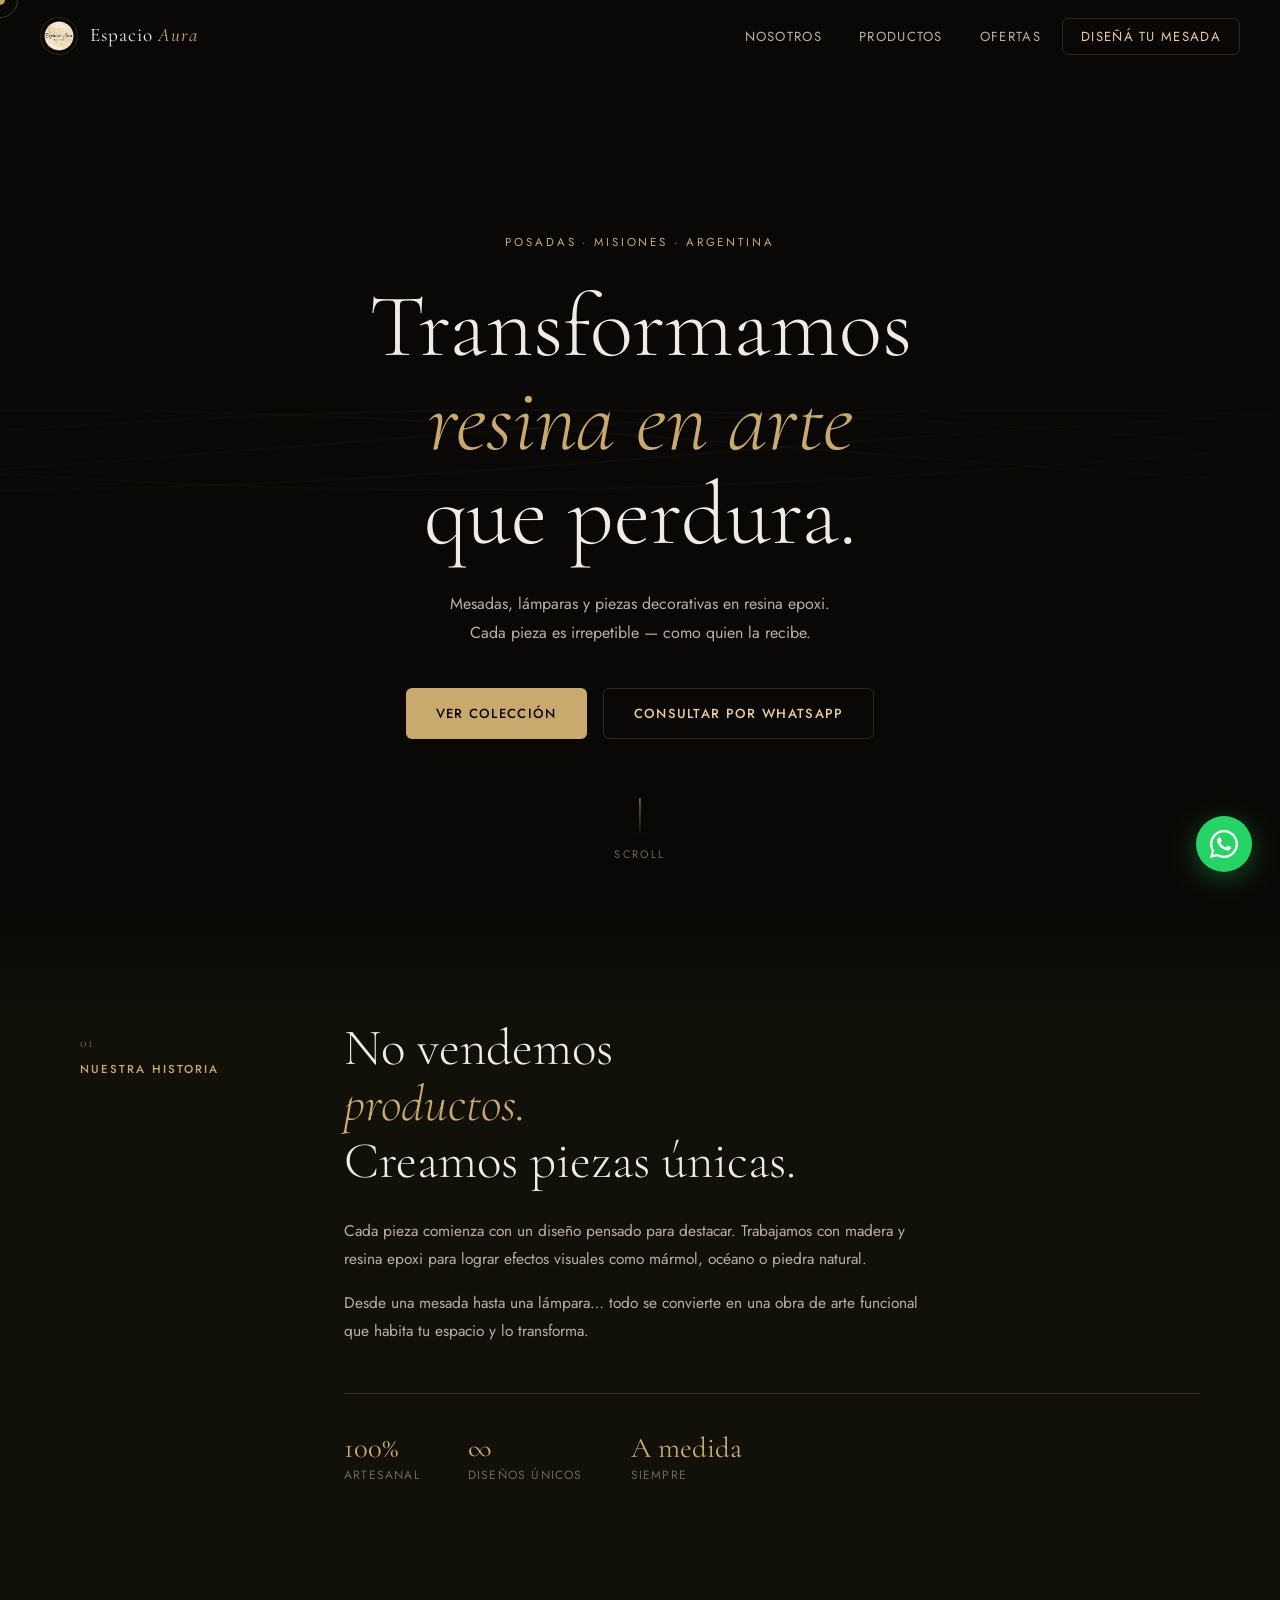
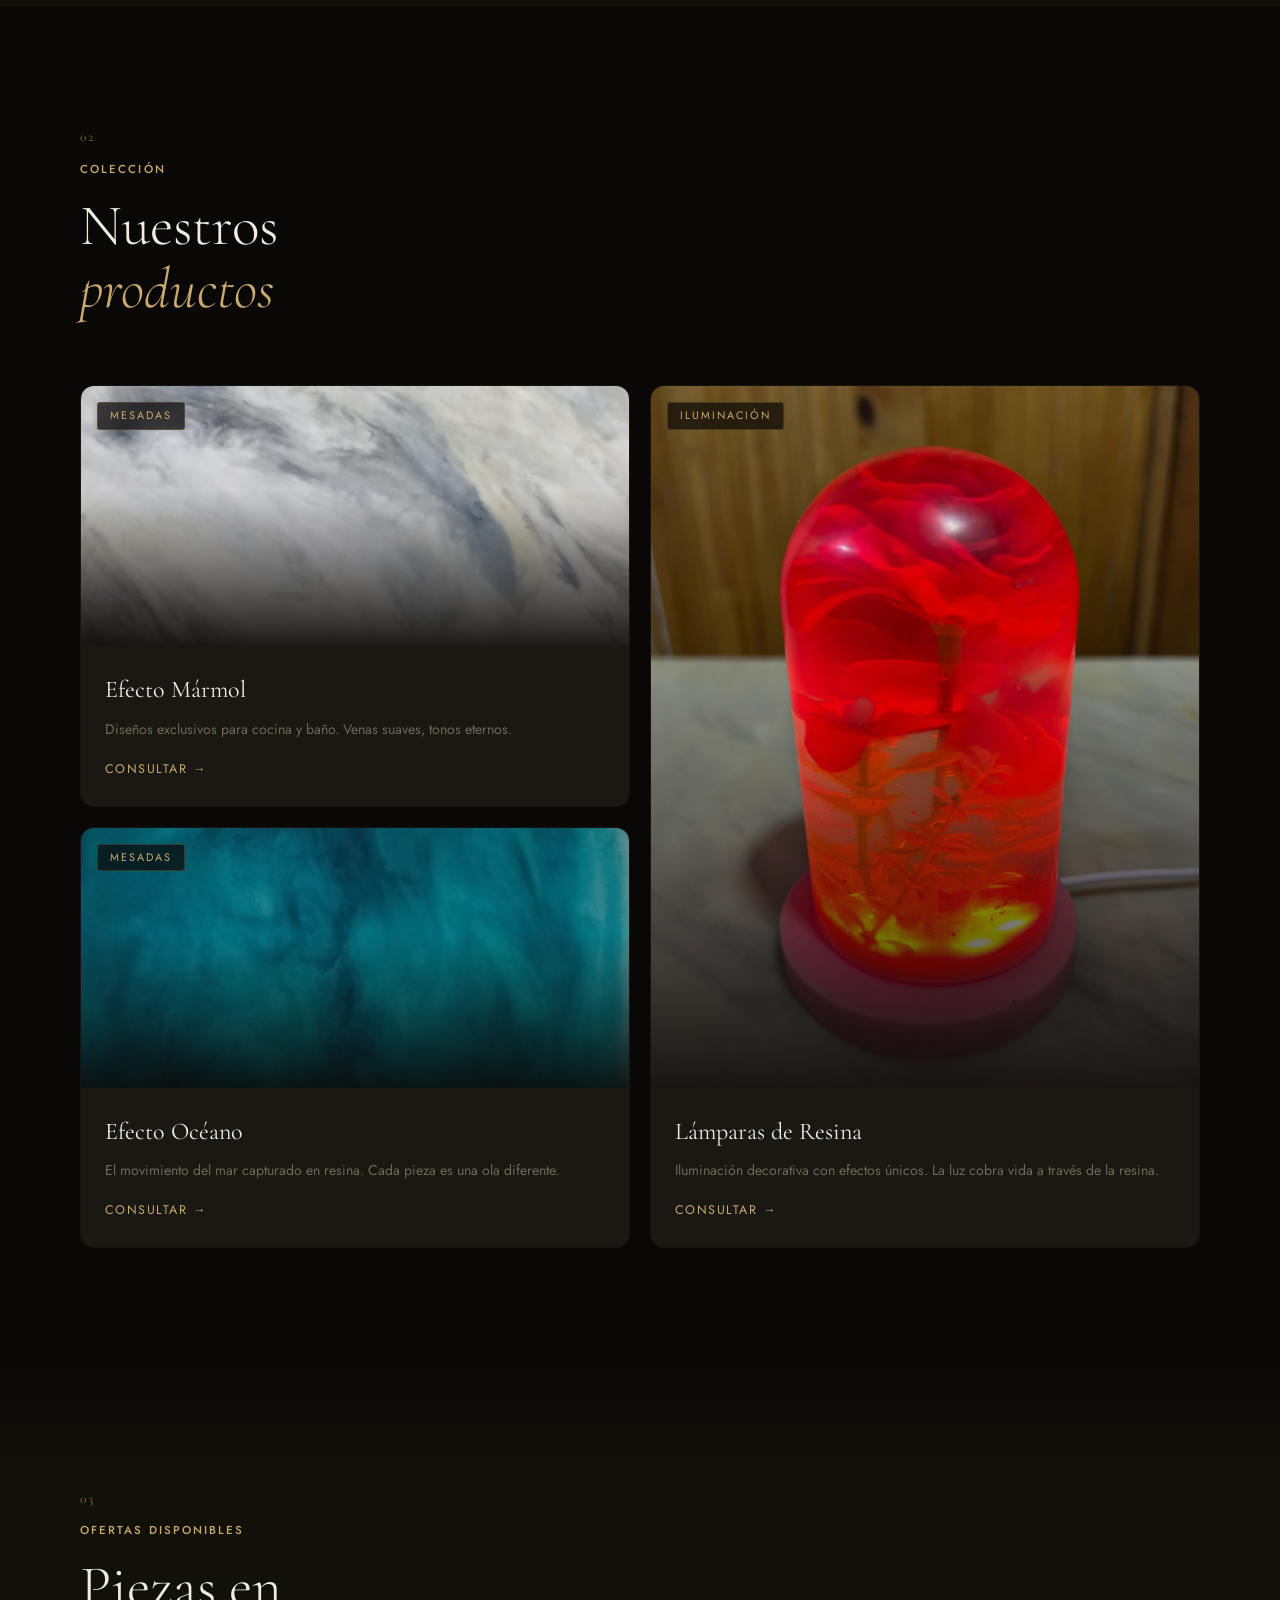
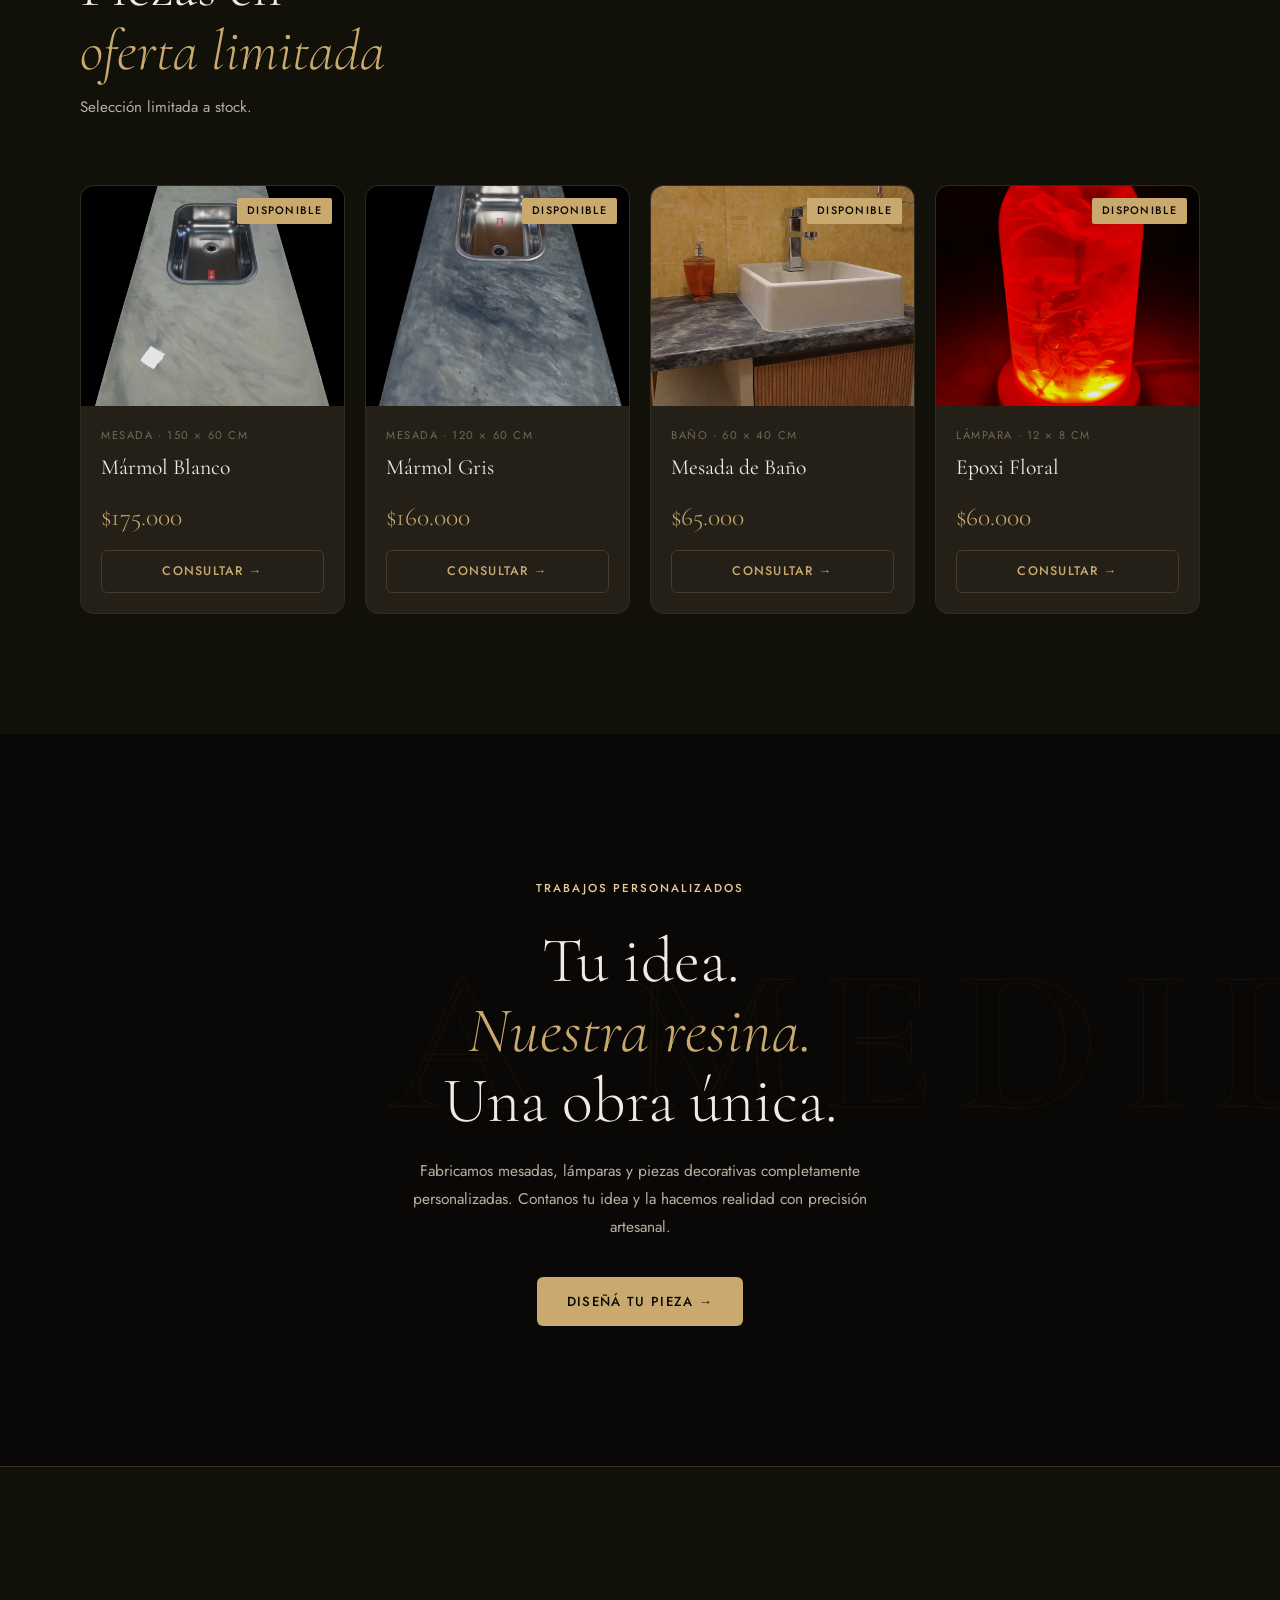
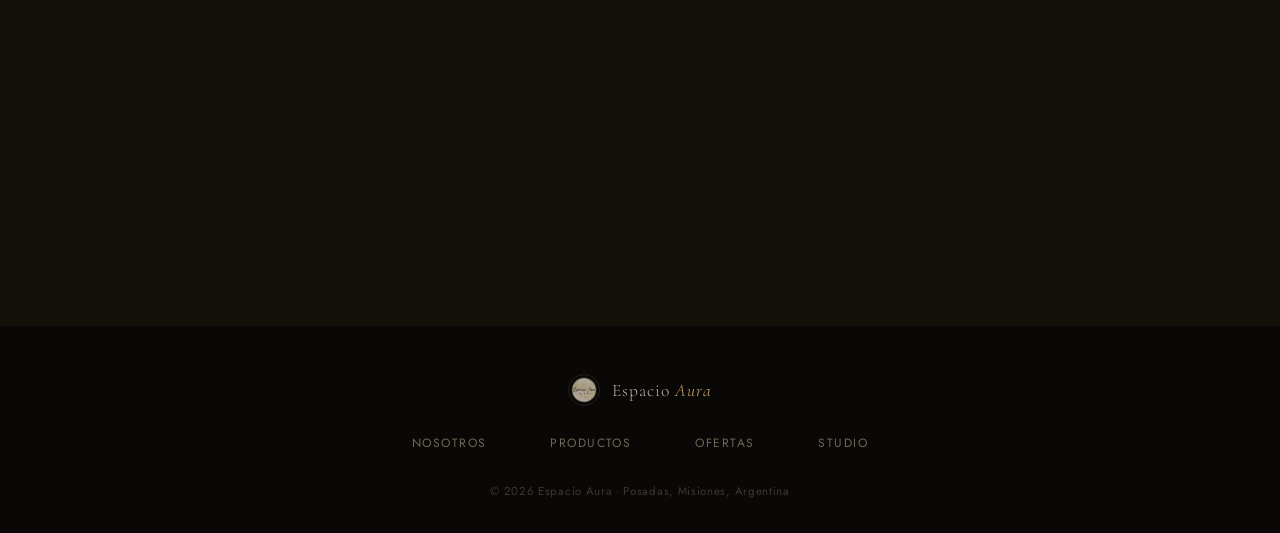
==== commit 229693a7: "Update index.html" ====
--- a/index.html
+++ b/index.html
@@ -213,7 +213,7 @@
             <div class="oferta-info">
               <div class="oferta-meta">Baño · 60 × 40 cm</div>
               <h3>Mesada de Baño</h3>
-              <div class="oferta-precio">$60.000</div>
+              <div class="oferta-precio">$65.000</div>
               <a href="https://wa.me/5493794884299?text=Hola,%20quiero%20consultar%20por%20la%20mesada%20de%20baño" target="_blank" class="btn btn-oferta">Consultar →</a>
             </div>
           </div>
@@ -226,7 +226,7 @@
             <div class="oferta-info">
               <div class="oferta-meta">Lámpara · 12 × 8 cm</div>
               <h3>Epoxi Floral</h3>
-              <div class="oferta-precio">$65.000</div>
+              <div class="oferta-precio">$60.000</div>
               <a href="https://wa.me/5493794884299?text=Hola,%20quiero%20consultar%20por%20la%20lámpara%20epoxi%20floral" target="_blank" class="btn btn-oferta">Consultar →</a>
             </div>
           </div>
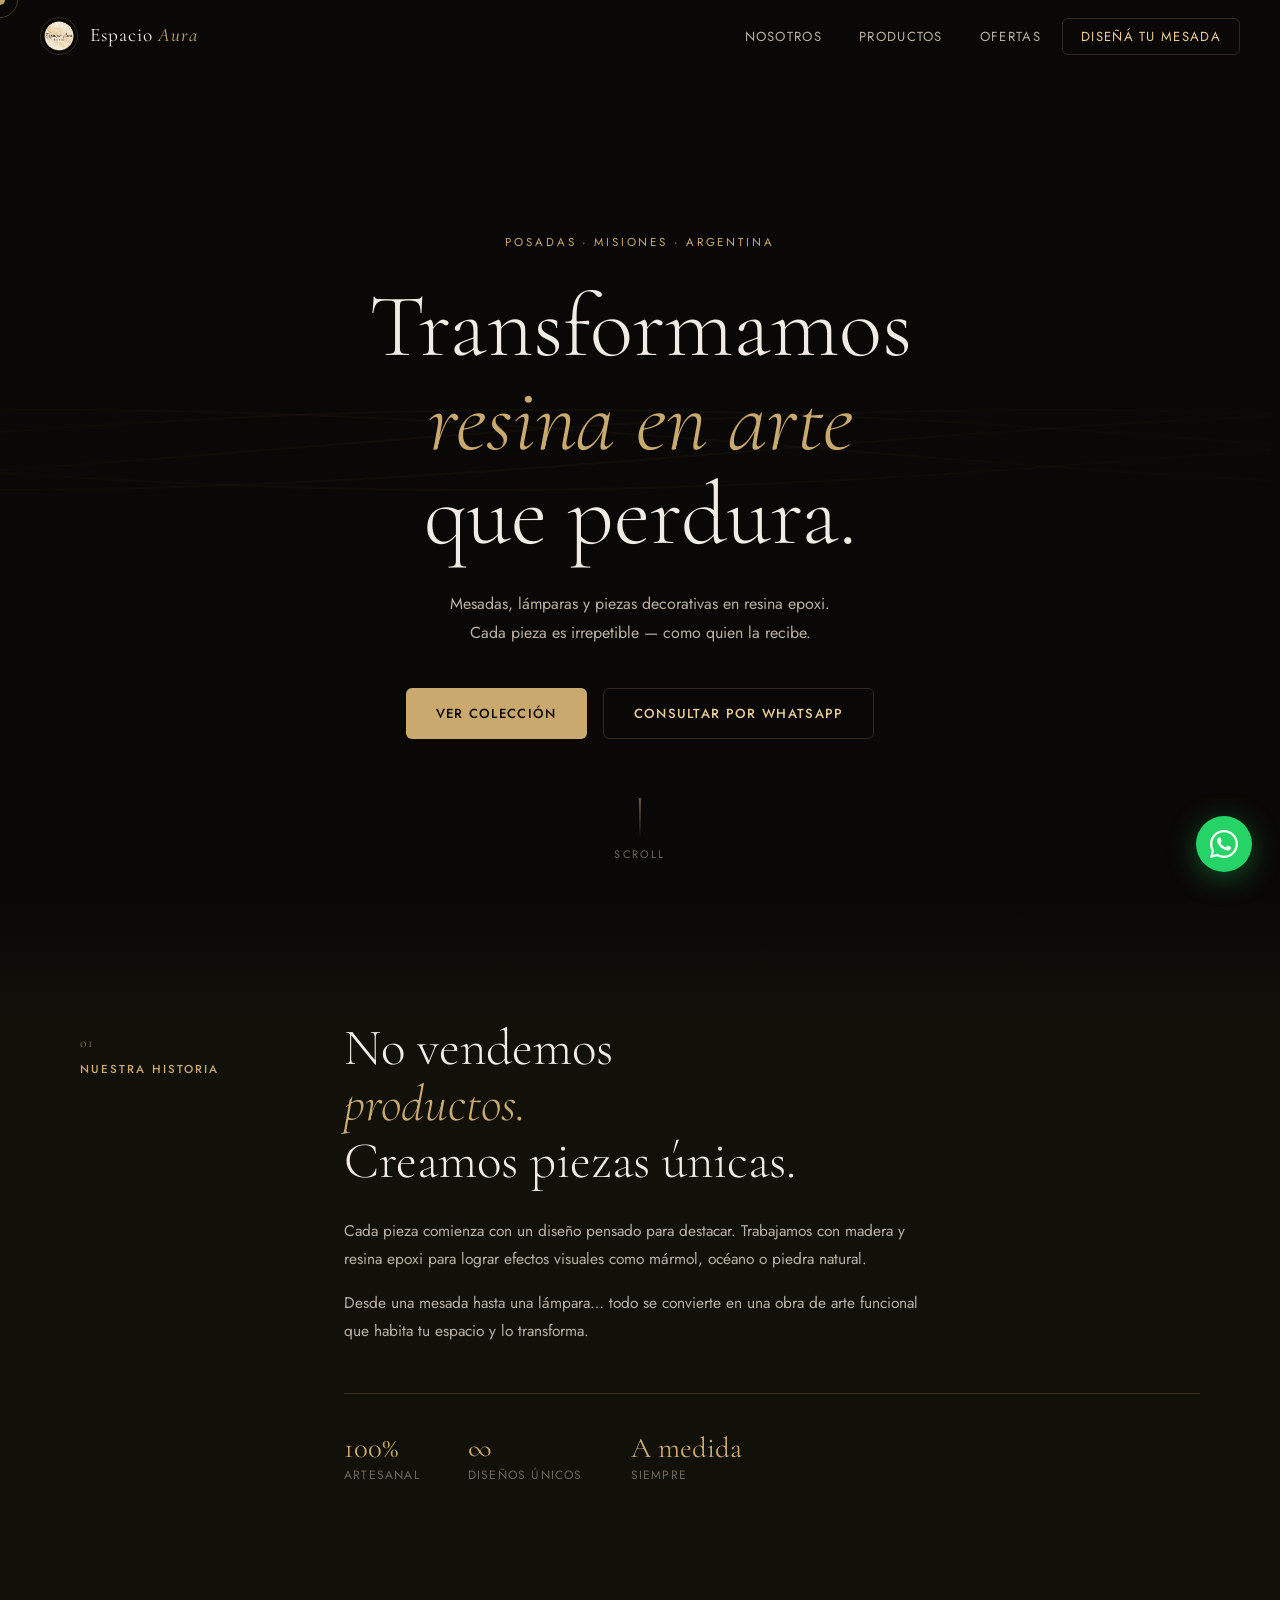
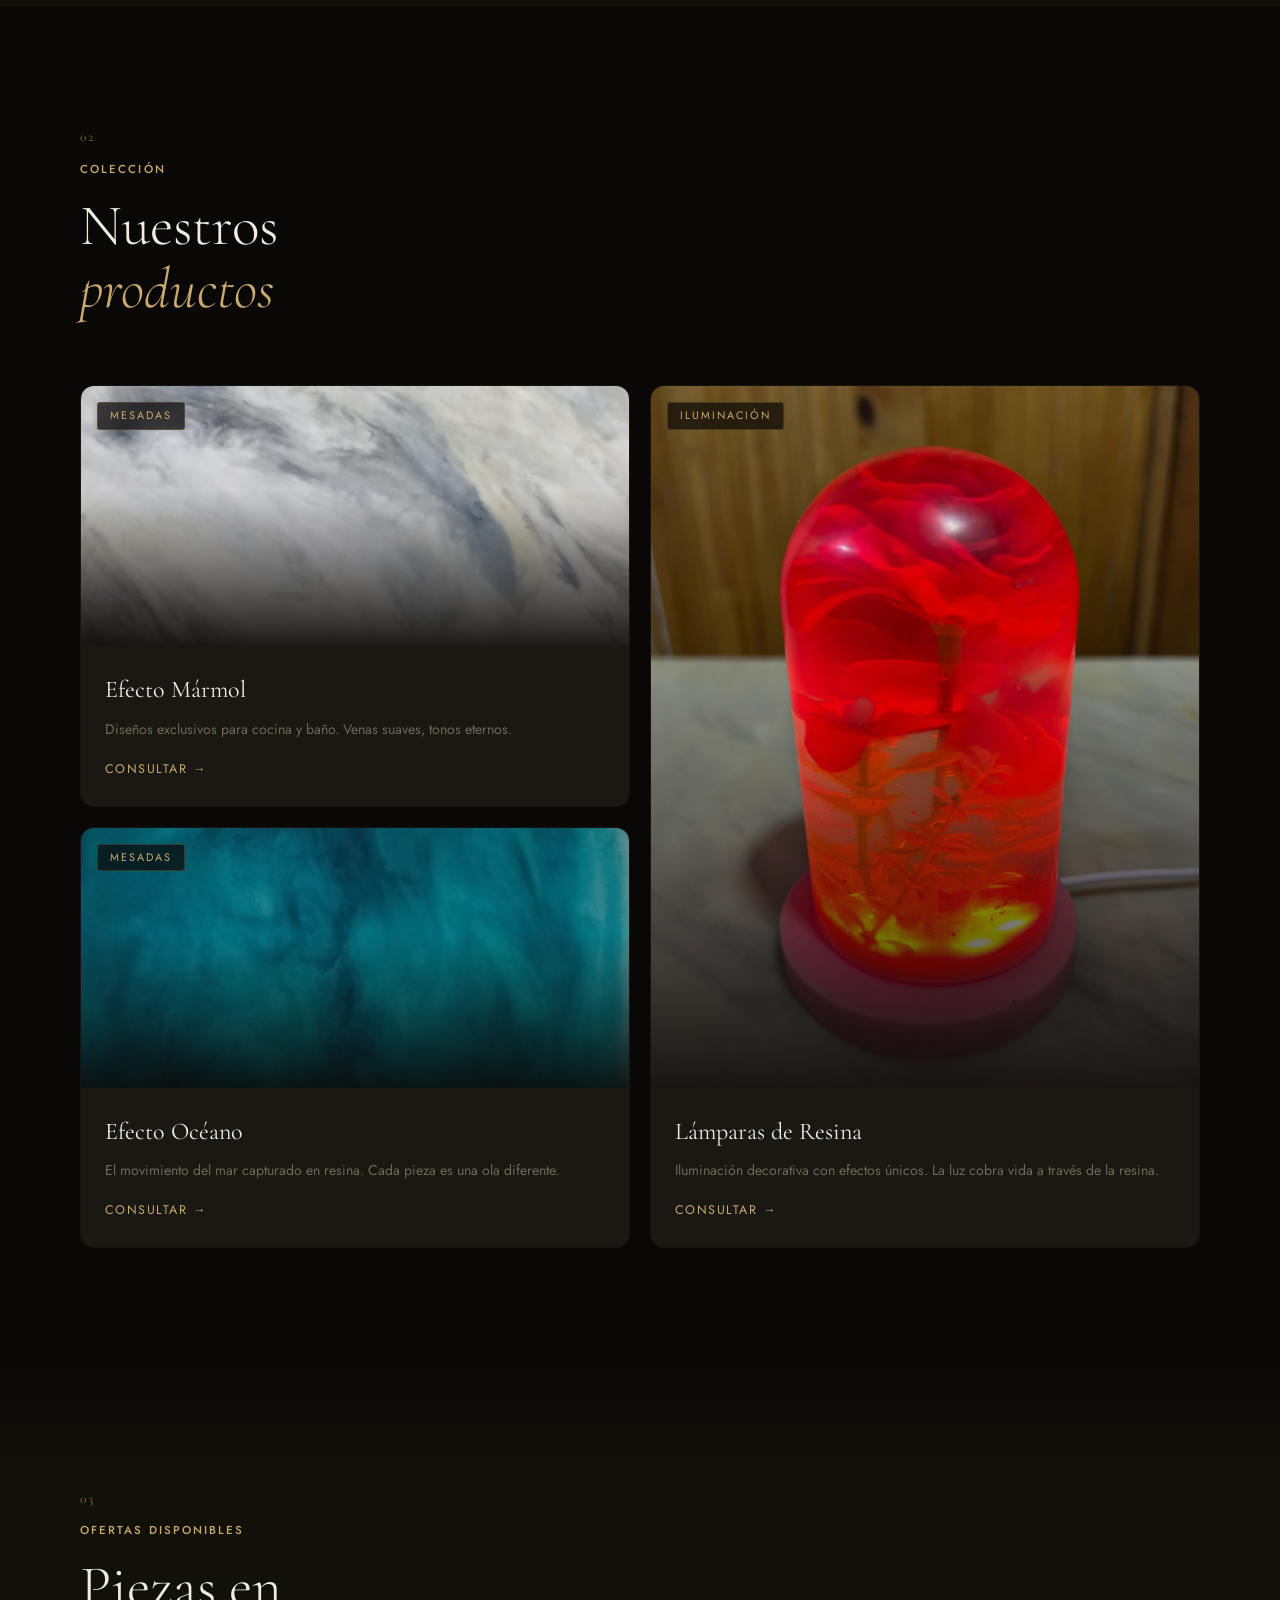
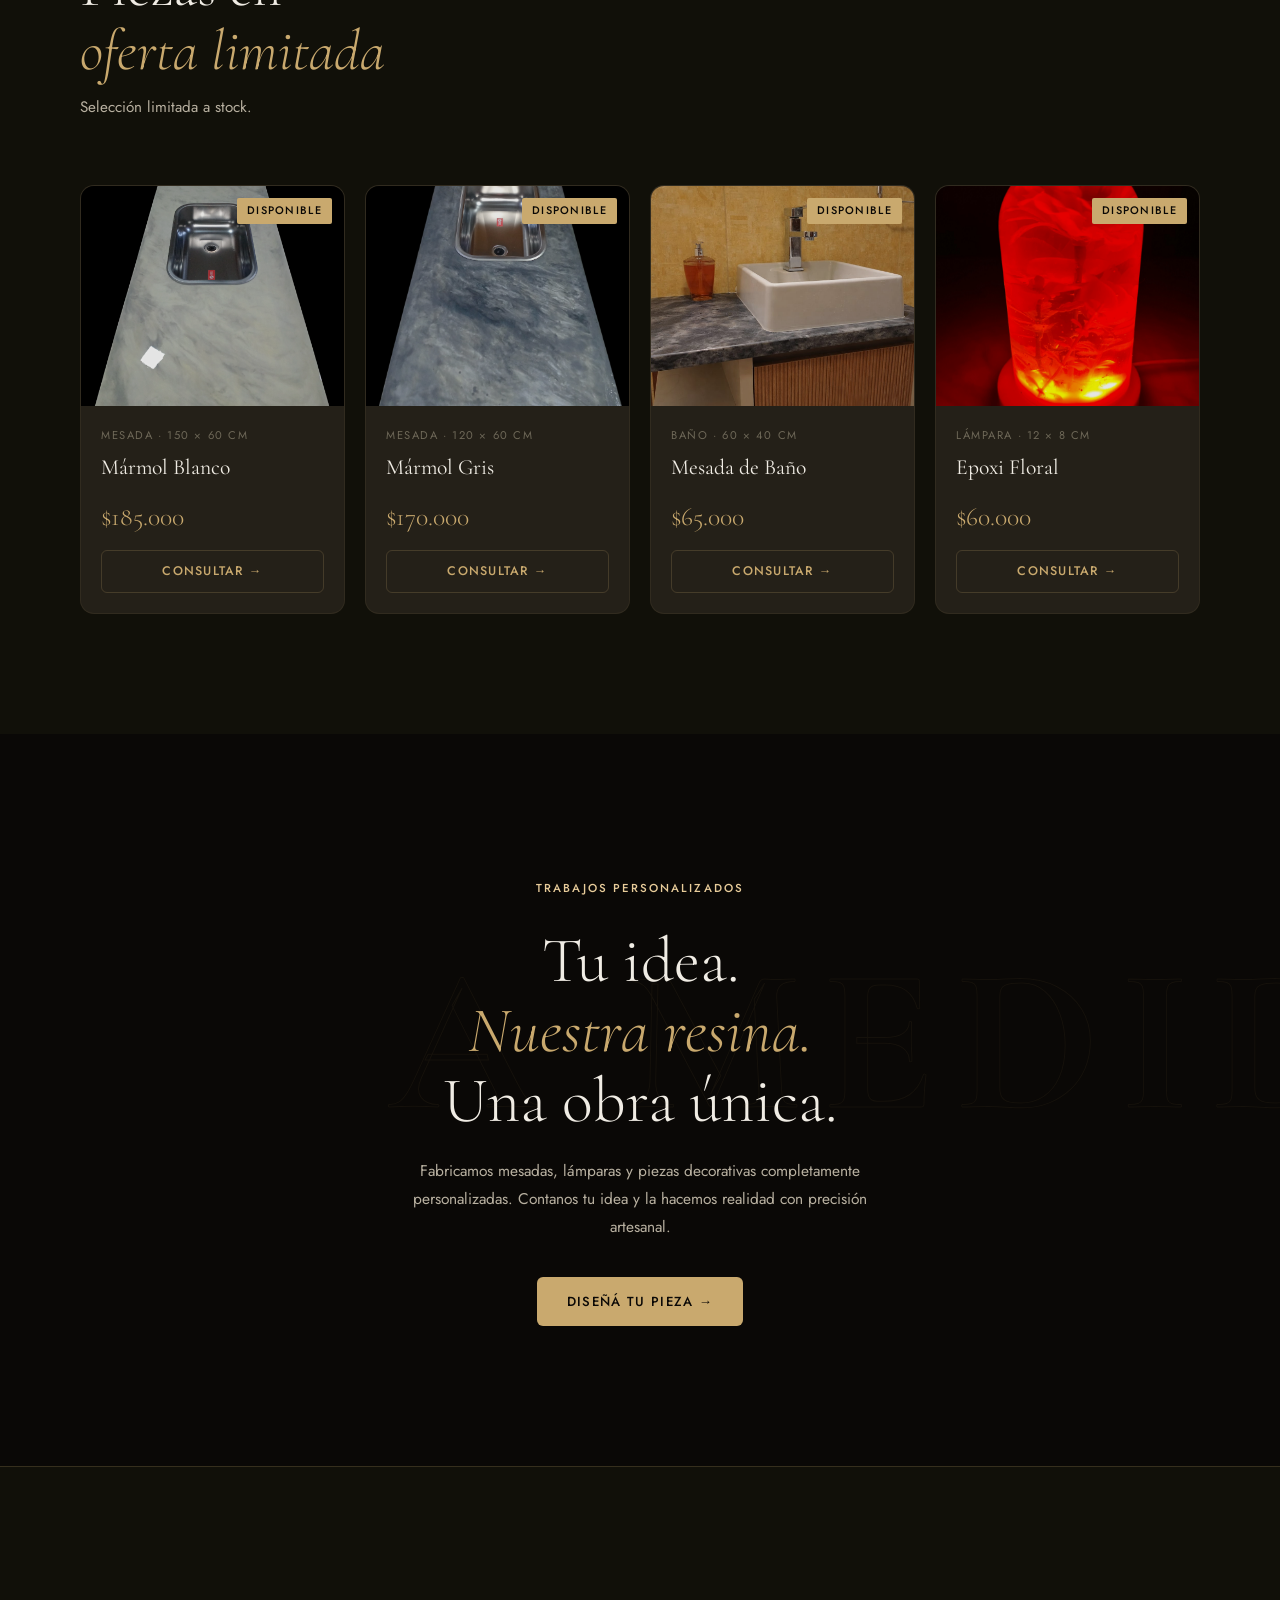
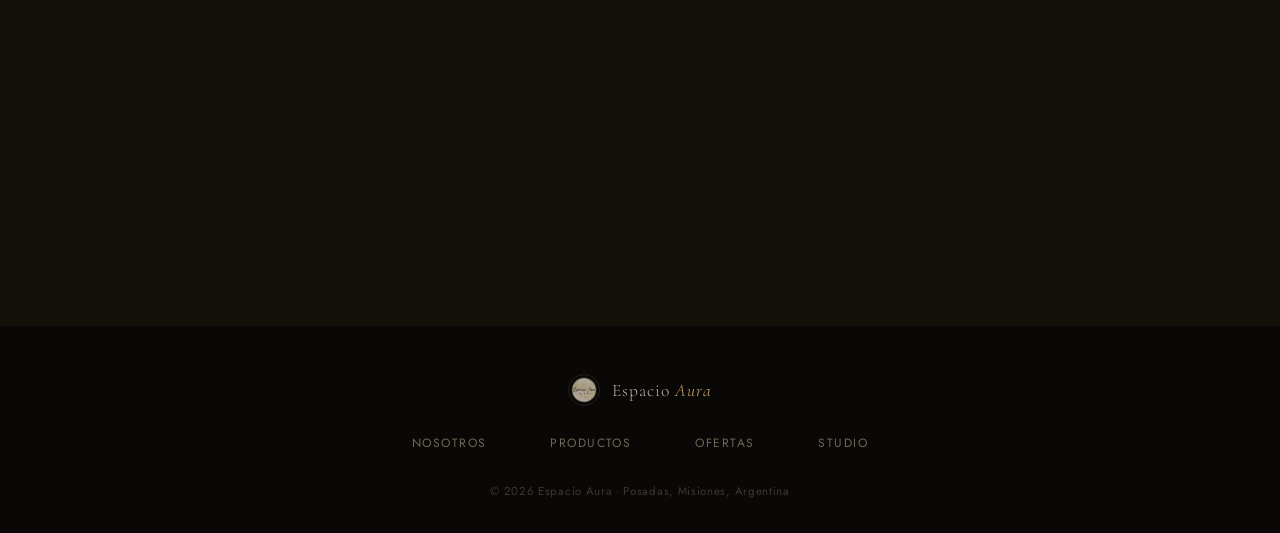
==== commit 498f5cc8: "Update index.html" ====
--- a/index.html
+++ b/index.html
@@ -187,7 +187,7 @@
             <div class="oferta-info">
               <div class="oferta-meta">Mesada · 150 × 60 cm</div>
               <h3>Mármol Blanco</h3>
-              <div class="oferta-precio">$175.000</div>
+              <div class="oferta-precio">$185.000</div>
               <a href="https://wa.me/5493794884299?text=Hola,%20quiero%20consultar%20por%20la%20mesada%20mármol%20blanco%20150x60" target="_blank" class="btn btn-oferta">Consultar →</a>
             </div>
           </div>
@@ -200,7 +200,7 @@
             <div class="oferta-info">
               <div class="oferta-meta">Mesada · 120 × 60 cm</div>
               <h3>Mármol Gris</h3>
-              <div class="oferta-precio">$160.000</div>
+              <div class="oferta-precio">$170.000</div>
               <a href="https://wa.me/5493794884299?text=Hola,%20quiero%20consultar%20por%20la%20mesada%20mármol%20blanco%20120x60" target="_blank" class="btn btn-oferta">Consultar →</a>
             </div>
           </div>
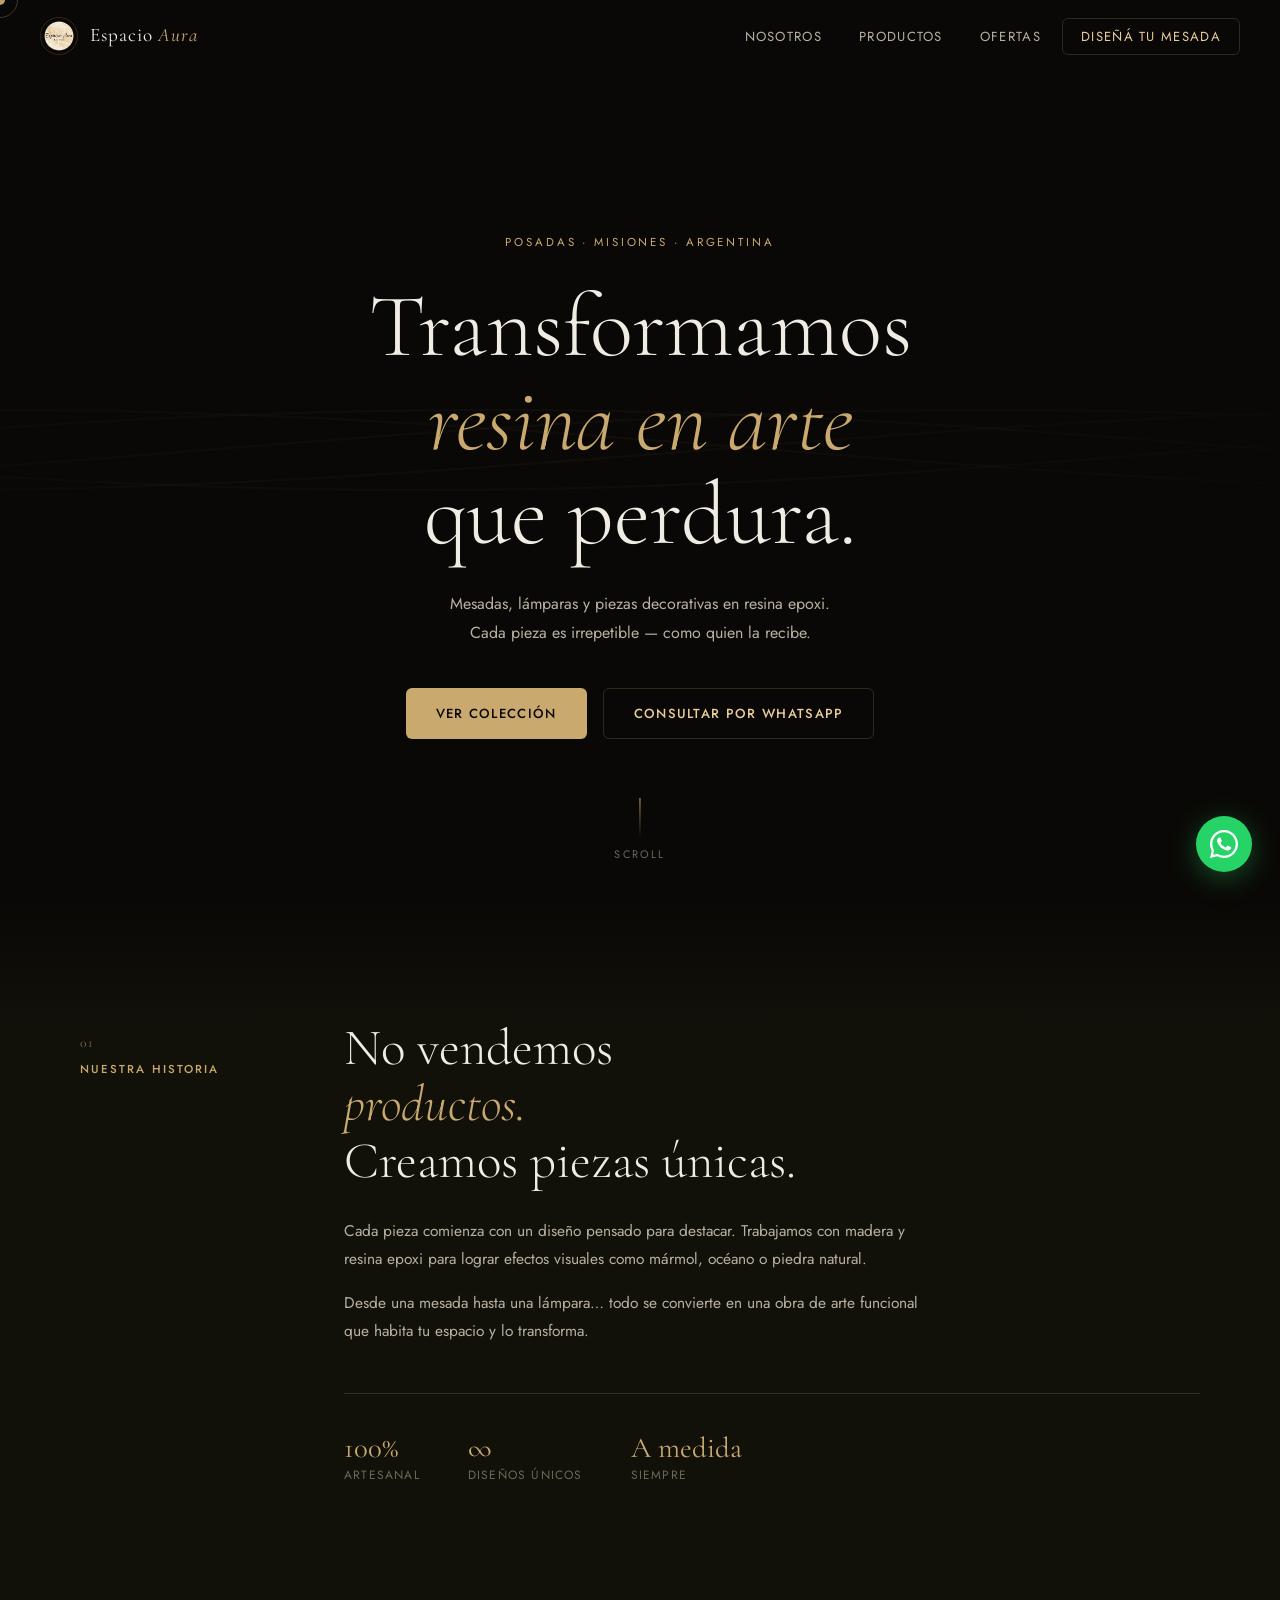
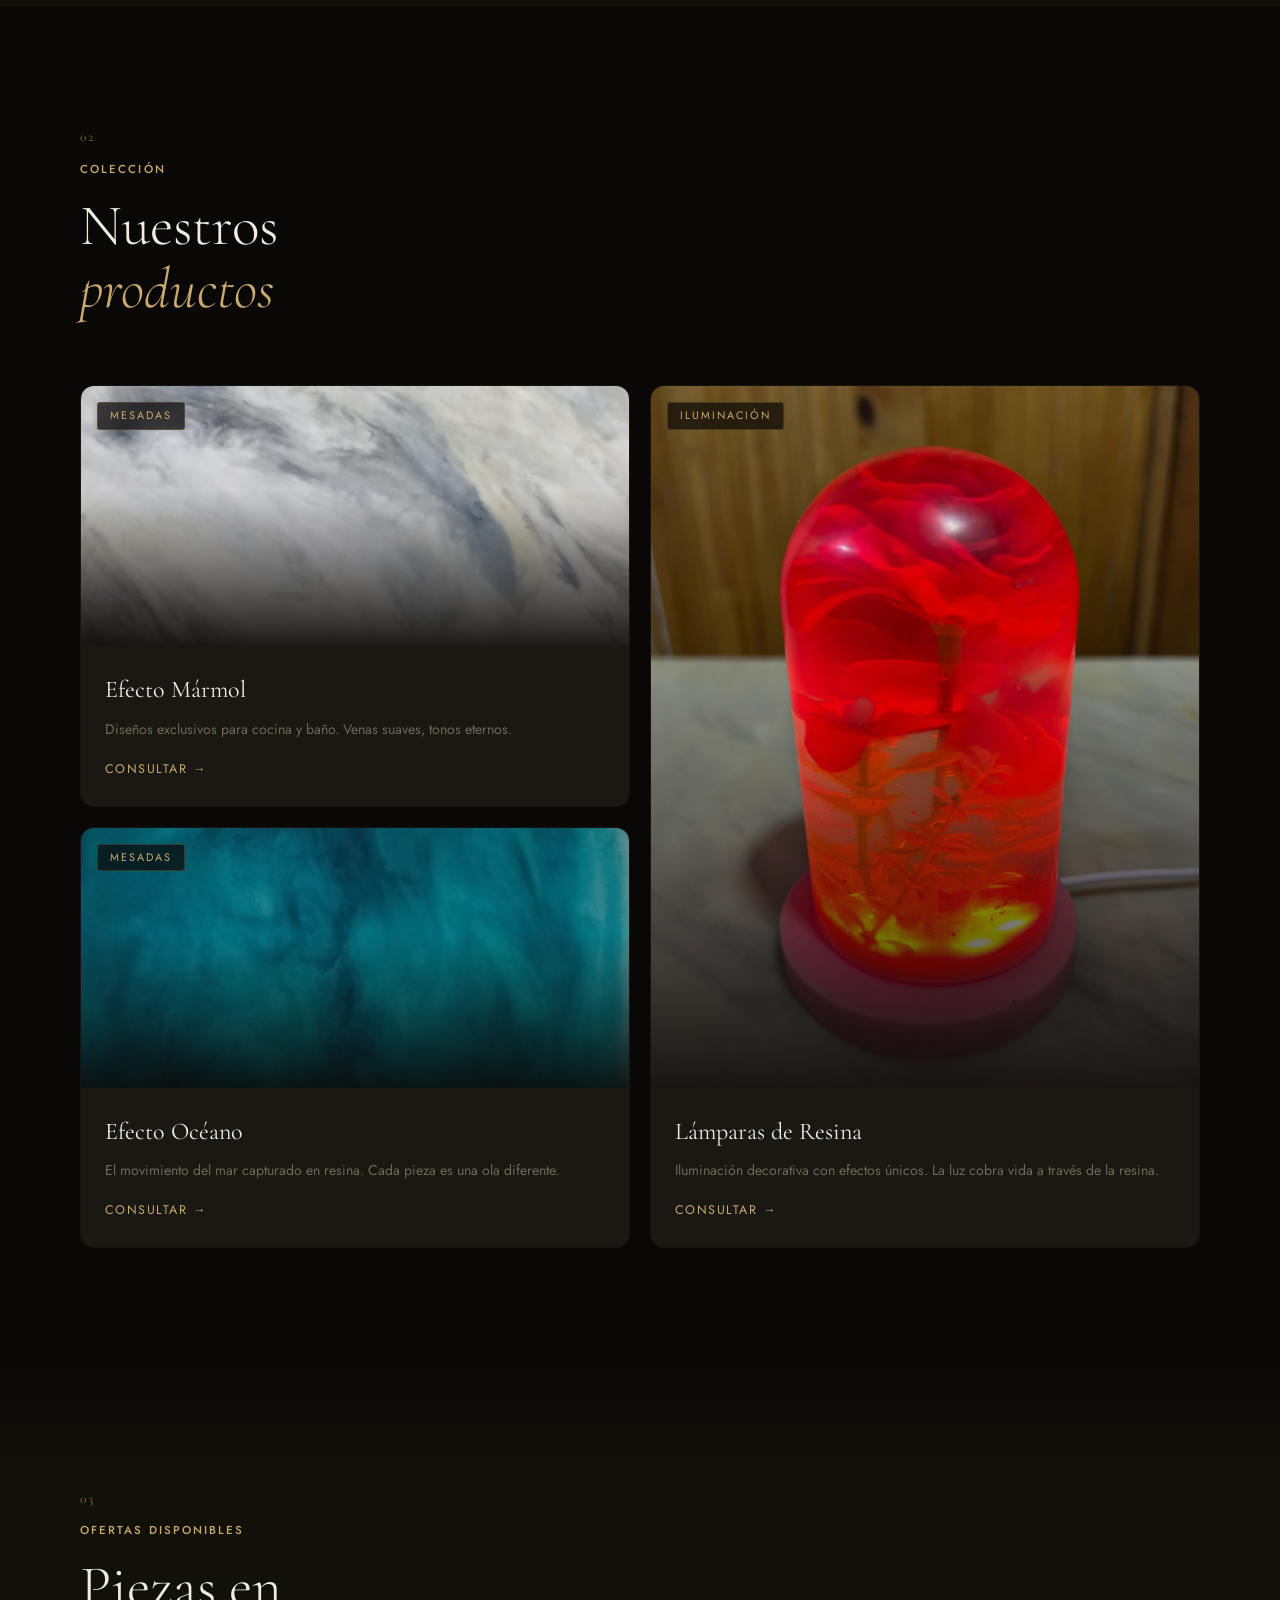
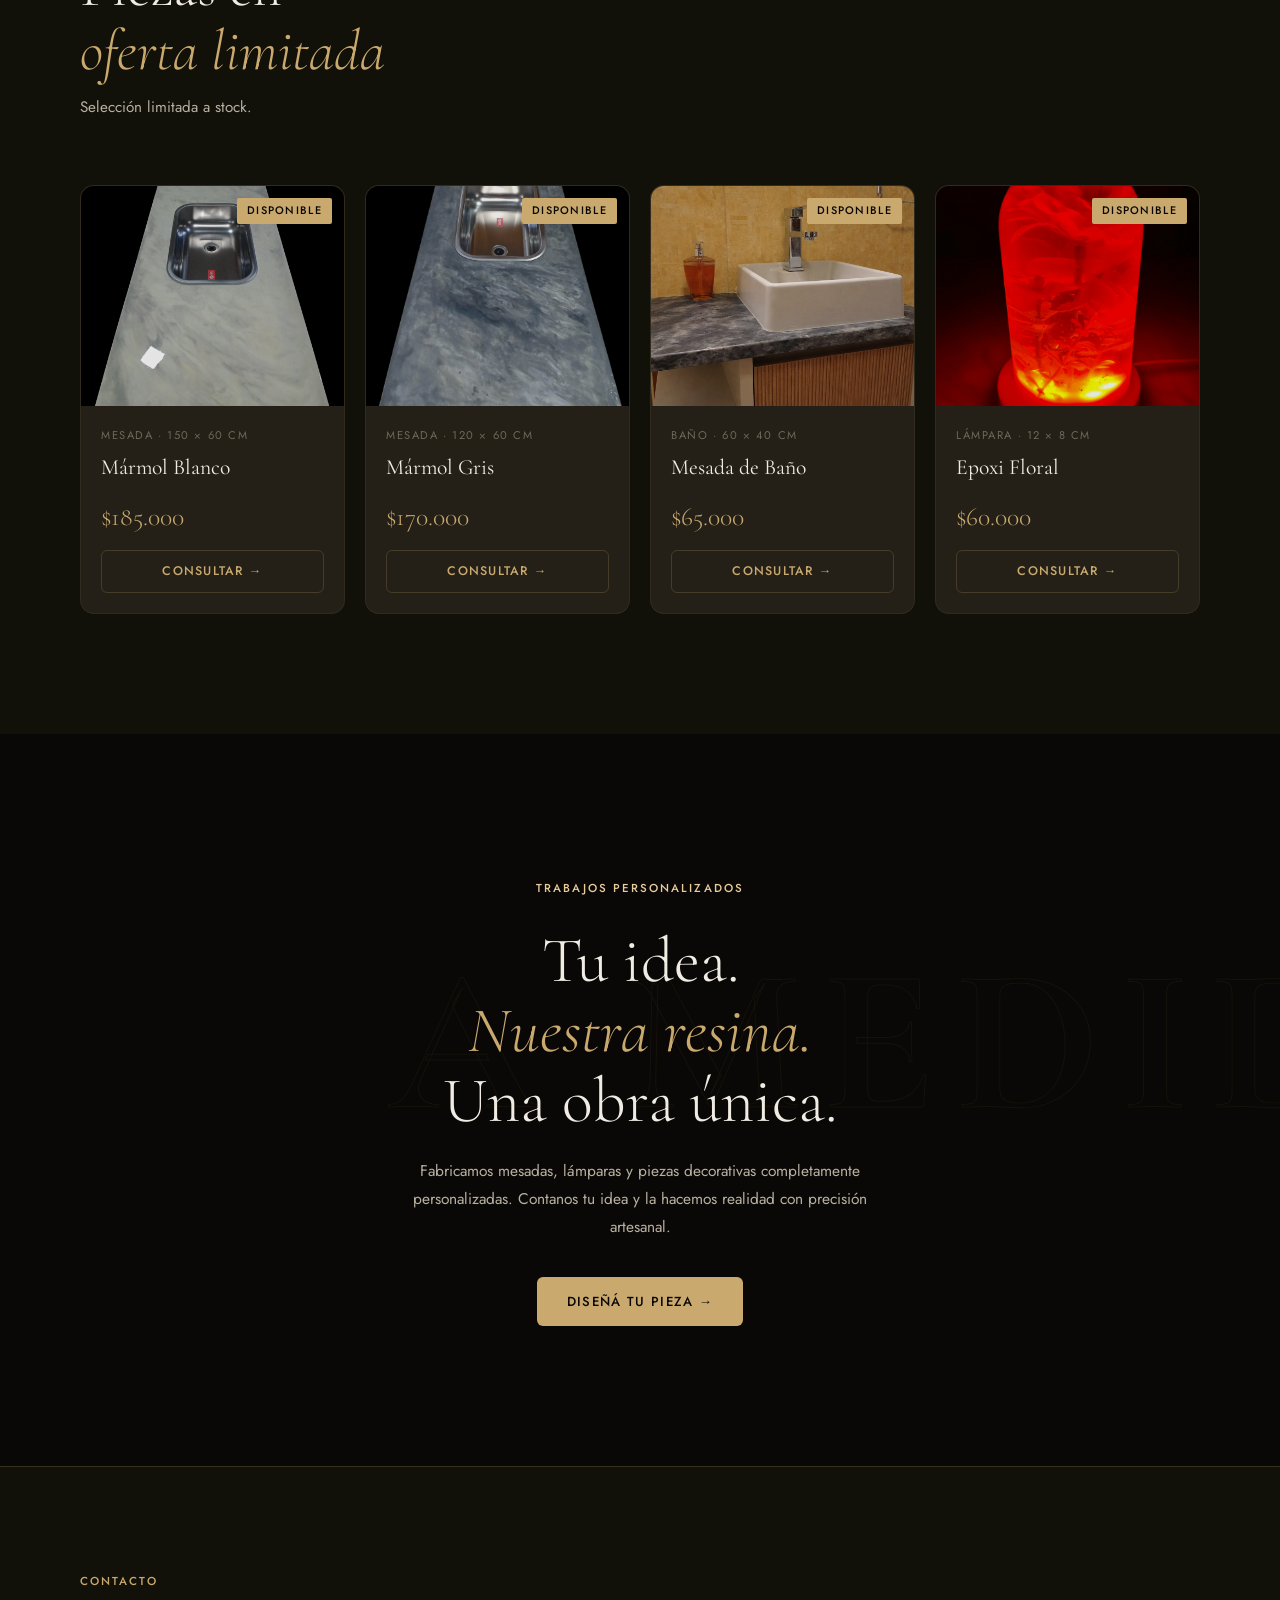
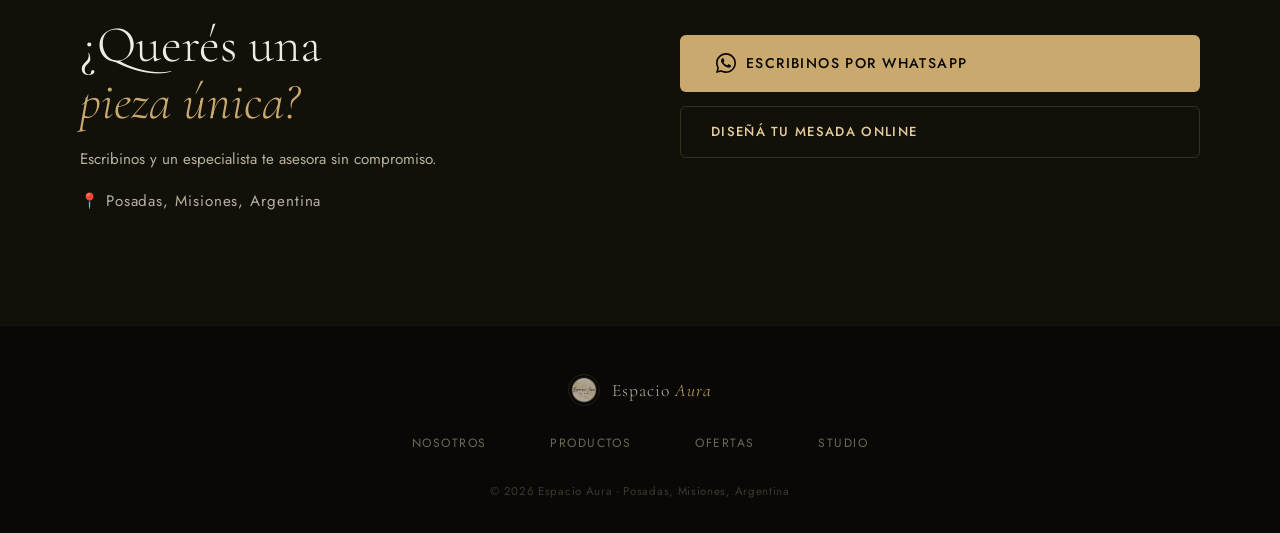
==== commit 66e5a0c7: "Update index.html" ====
--- a/index.html
+++ b/index.html
@@ -11,8 +11,8 @@
   <meta property="og:title" content="Espacio Aura | Diseño en Resina Epoxi">
   <meta property="og:description" content="Mesadas, lámparas y decoración en resina epoxi. Diseños únicos y personalizados.">
   <meta property="og:type" content="website">
-  <meta property="og:url" content="https://grupomisiones.com.ar/resina">
-  <meta property="og:image" content="https://grupomisiones.com.ar/resina/img/logo.png">
+  <meta property="og:url" content="https://grupomisiones.com/resina">
+  <meta property="og:image" content="https://grupomisiones.com/resina/img/logo.png">
 
   <link rel="icon" href="img/logo.png" type="image/png">
   <link rel="stylesheet" href="styles.css">
@@ -39,7 +39,7 @@
         <a href="#historia">Nosotros</a>
         <a href="#productos">Productos</a>
         <a href="#ofertas">Ofertas</a>
-        <a href="https://grupomisiones.com.ar/resina/studio.html" class="nav-cta">Diseñá tu mesada</a>
+        <a href="https://grupomisiones.com/resina/studio.html" class="nav-cta">Diseñá tu mesada</a>
       </nav>
       <button class="hamburger" id="hamburger" aria-label="Menú">
         <span></span><span></span><span></span>
@@ -49,7 +49,7 @@
       <a href="#historia">Nosotros</a>
       <a href="#productos">Productos</a>
       <a href="#ofertas">Ofertas</a>
-      <a href="https://grupomisiones.com.ar/resina/studio.html">Diseñá tu mesada</a>
+      <a href="https://grupomisiones.com/resina/studio.html">Diseñá tu mesada</a>
     </div>
   </header>
 
@@ -242,7 +242,7 @@
         <span class="section-tag light">Trabajos personalizados</span>
         <h2>Tu idea.<br><em>Nuestra resina.</em><br>Una obra única.</h2>
         <p>Fabricamos mesadas, lámparas y piezas decorativas completamente personalizadas. Contanos tu idea y la hacemos realidad con precisión artesanal.</p>
-        <a href="https://grupomisiones.com.ar/resina/studio.html" class="btn btn-primary">Diseñá tu pieza →</a>
+        <a href="https://grupomisiones.com/resina/studio.html" class="btn btn-primary">Diseñá tu pieza →</a>
       </div>
     </section>
 
@@ -261,7 +261,7 @@
               <svg width="20" height="20" viewBox="0 0 24 24" fill="currentColor"><path d="M17.472 14.382c-.297-.149-1.758-.867-2.03-.967-.273-.099-.471-.148-.67.15-.197.297-.767.966-.94 1.164-.173.199-.347.223-.644.075-.297-.15-1.255-.463-2.39-1.475-.883-.788-1.48-1.761-1.653-2.059-.173-.297-.018-.458.13-.606.134-.133.298-.347.446-.52.149-.174.198-.298.298-.497.099-.198.05-.371-.025-.52-.075-.149-.669-1.612-.916-2.207-.242-.579-.487-.5-.669-.51-.173-.008-.371-.01-.57-.01-.198 0-.52.074-.792.372-.272.297-1.04 1.016-1.04 2.479 0 1.462 1.065 2.875 1.213 3.074.149.198 2.096 3.2 5.077 4.487.709.306 1.262.489 1.694.625.712.227 1.36.195 1.871.118.571-.085 1.758-.719 2.006-1.413.248-.694.248-1.289.173-1.413-.074-.124-.272-.198-.57-.347z"/><path d="M12 0C5.373 0 0 5.373 0 12c0 2.137.565 4.147 1.549 5.88L0 24l6.31-1.524A11.951 11.951 0 0012 24c6.627 0 12-5.373 12-12S18.627 0 12 0zm0 22c-1.9 0-3.697-.504-5.253-1.385l-.374-.22-3.748.905.942-3.664-.243-.382A9.961 9.961 0 012 12C2 6.477 6.477 2 12 2s10 4.477 10 10-4.477 10-10 10z"/></svg>
               Escribinos por WhatsApp
             </a>
-            <a href="https://grupomisiones.com.ar/resina/studio.html" class="btn btn-ghost">Diseñá tu mesada online</a>
+            <a href="https://grupomisiones.com/resina/studio.html" class="btn btn-ghost">Diseñá tu mesada online</a>
           </div>
         </div>
       </div>
@@ -280,7 +280,7 @@
         <a href="#historia">Nosotros</a>
         <a href="#productos">Productos</a>
         <a href="#ofertas">Ofertas</a>
-        <a href="https://grupomisiones.com.ar/resina/studio.html">Studio</a>
+        <a href="https://grupomisiones.com/resina/studio.html">Studio</a>
       </nav>
       <p class="footer-copy">© 2026 Espacio Aura · Posadas, Misiones, Argentina</p>
     </div>
